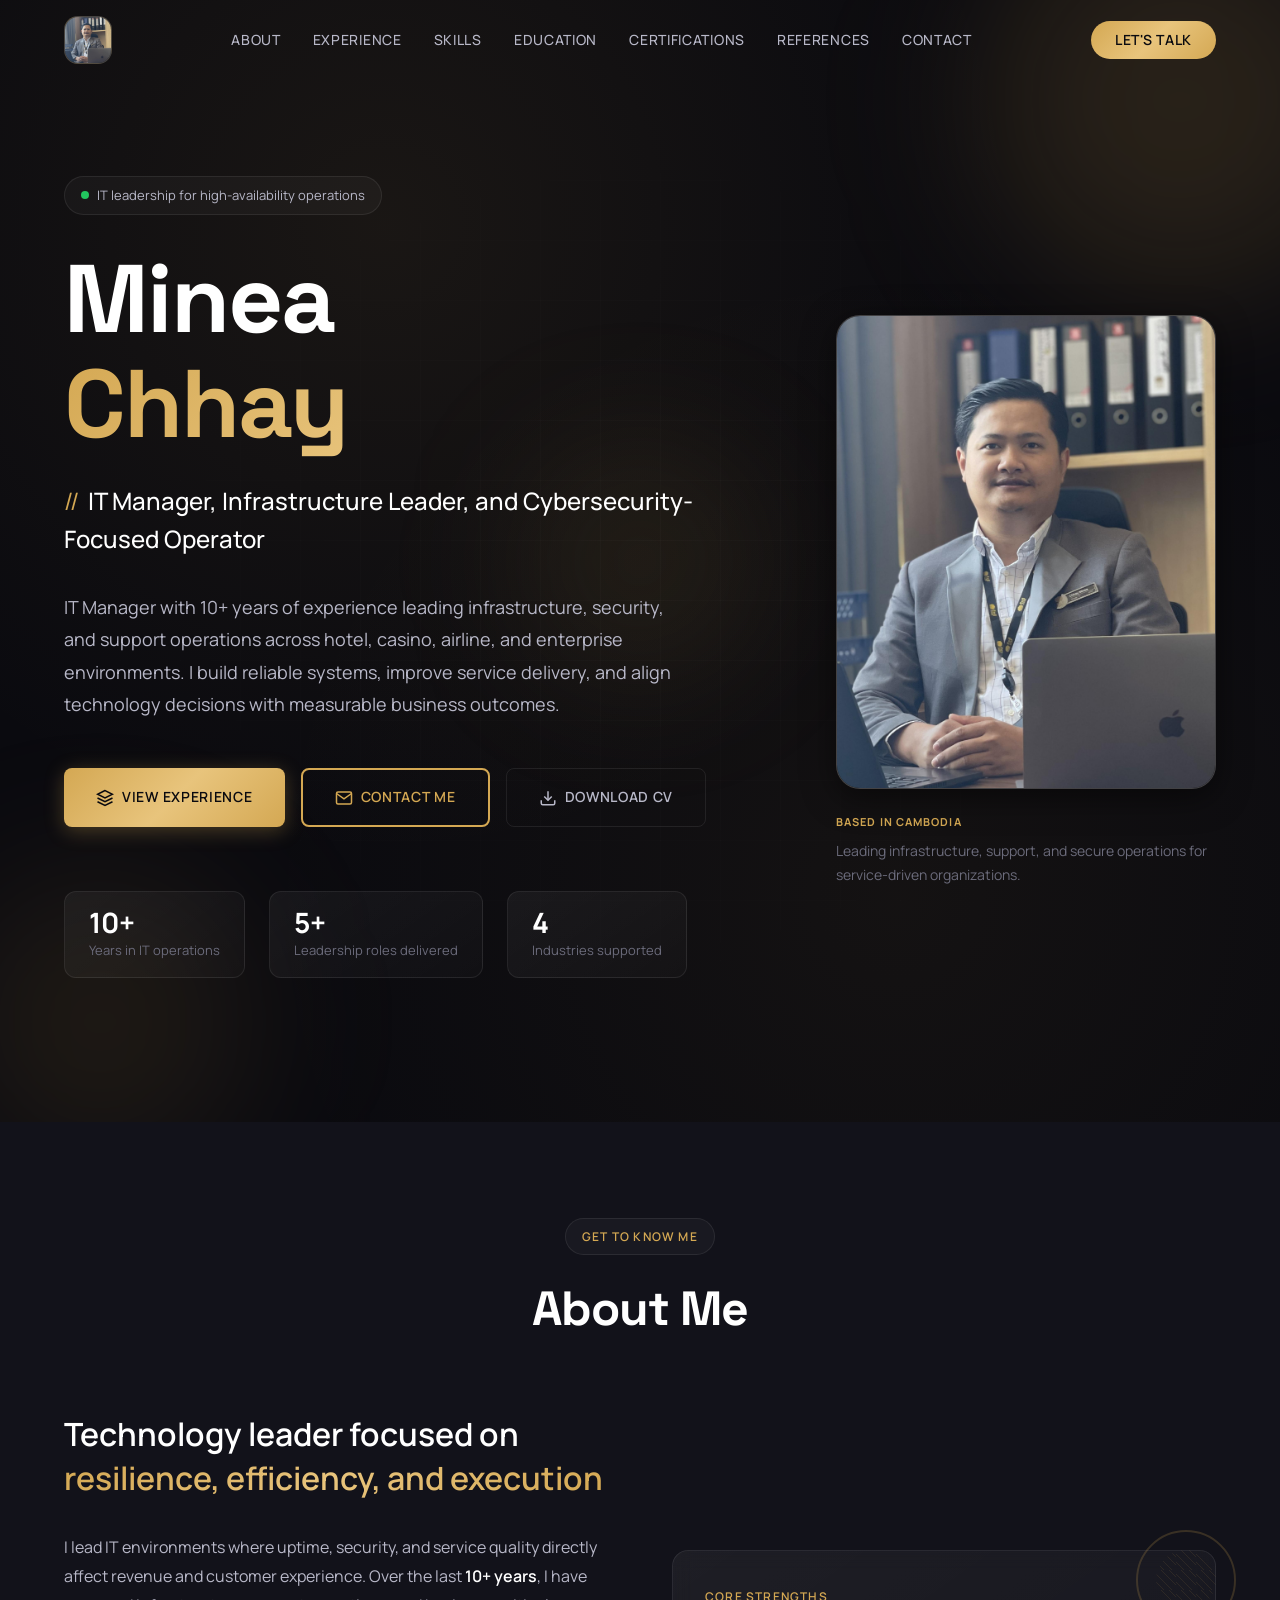
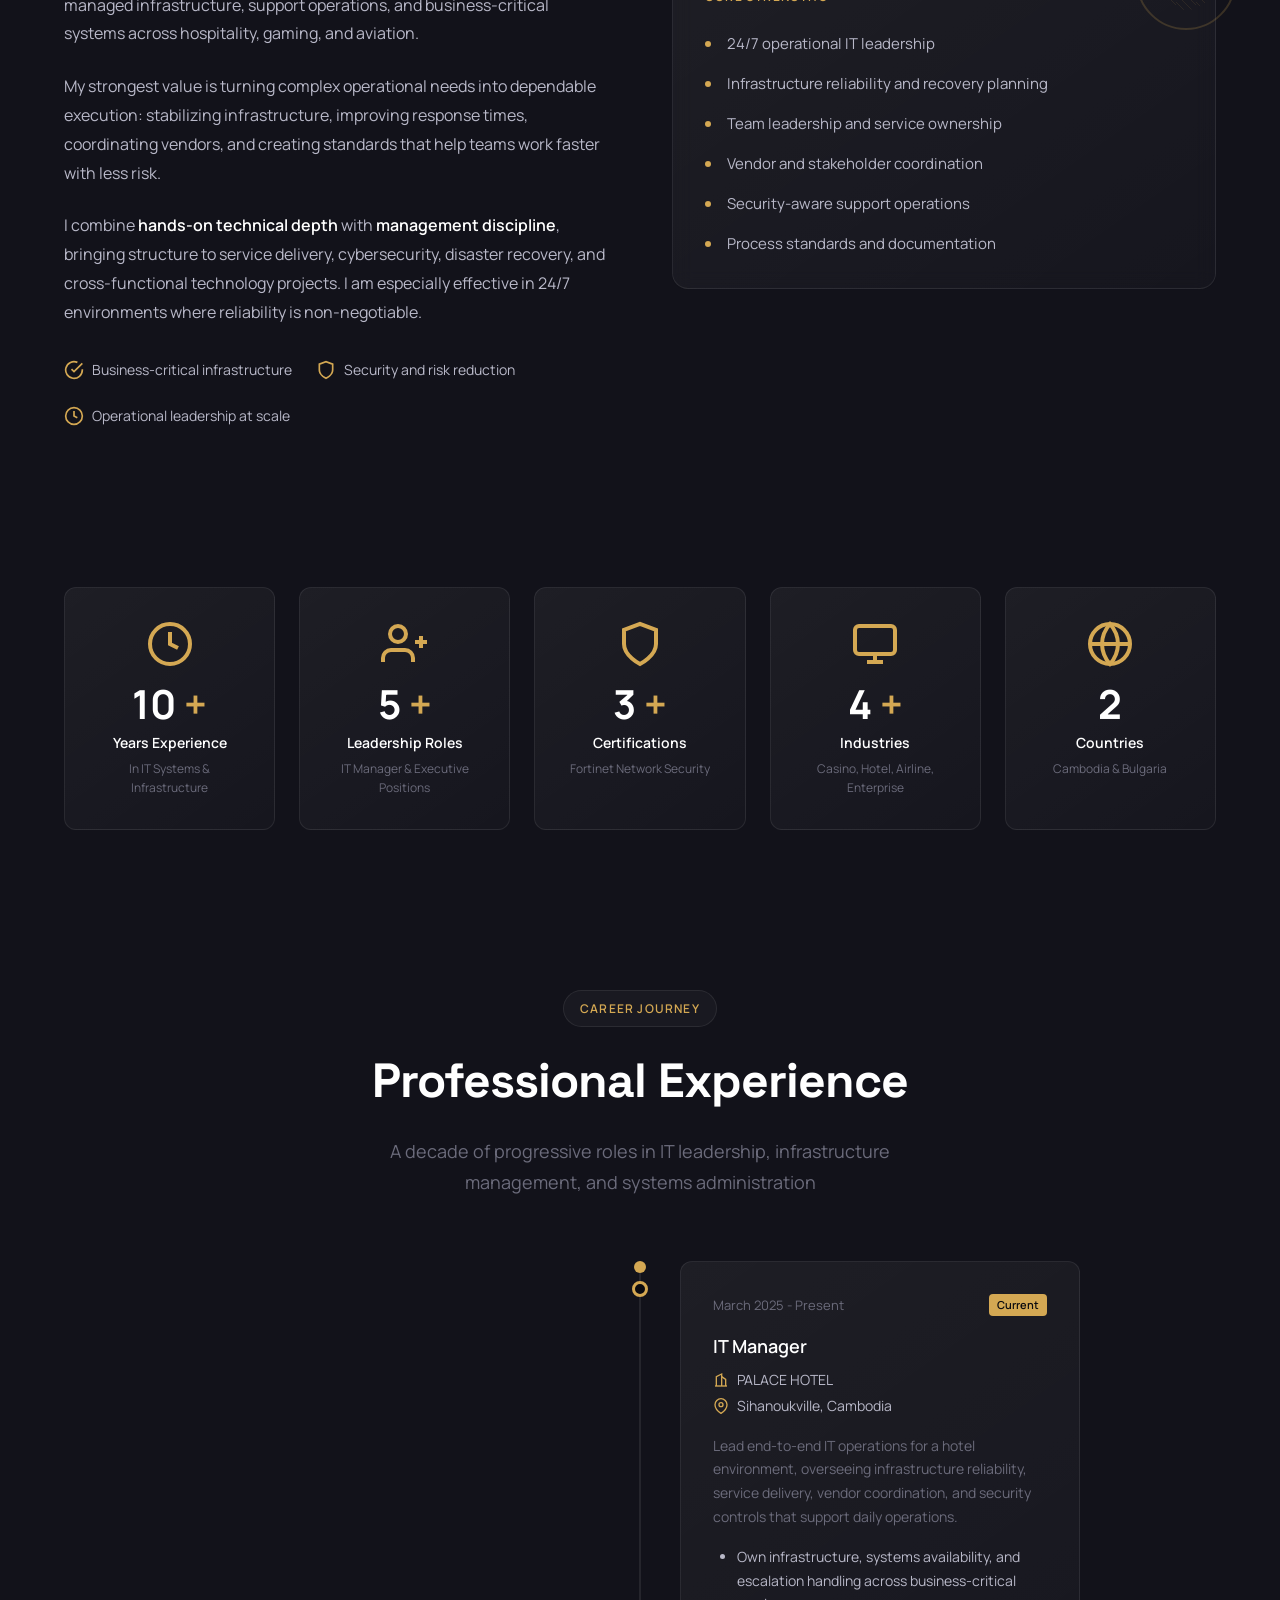
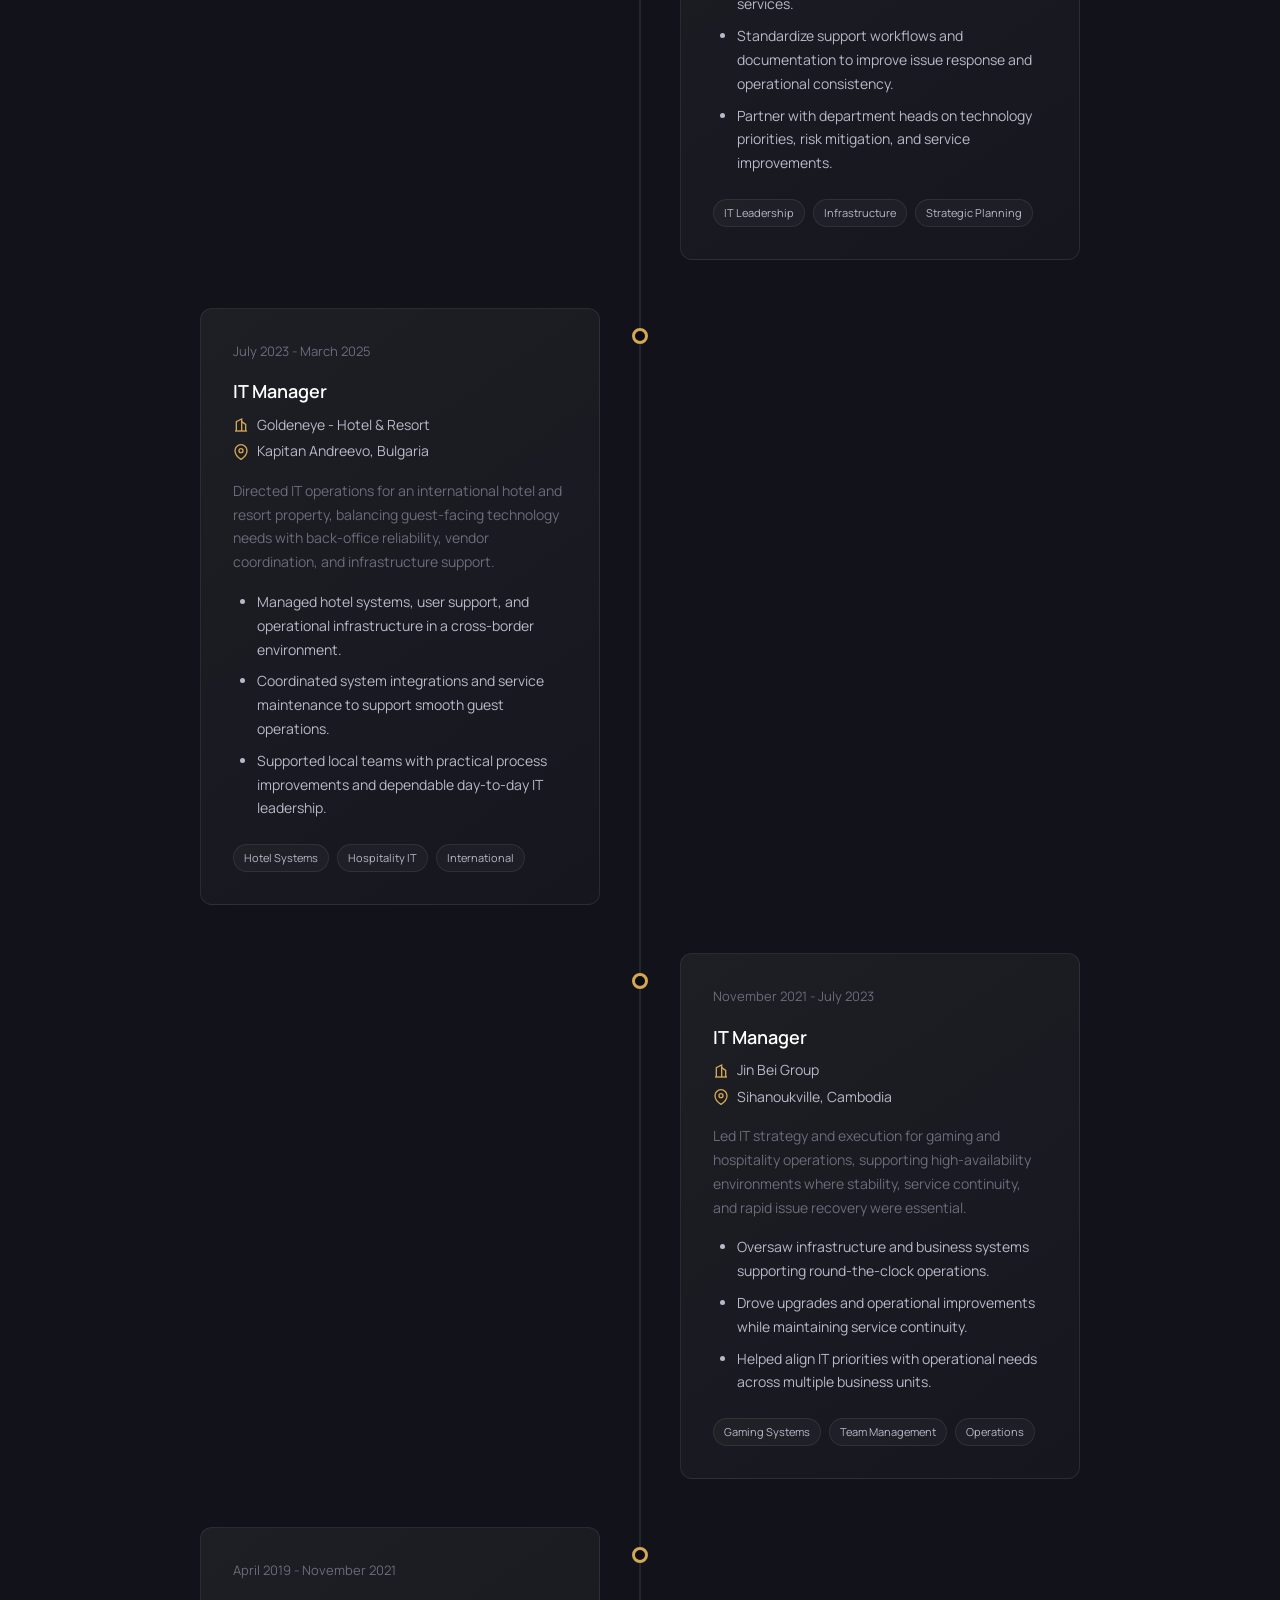
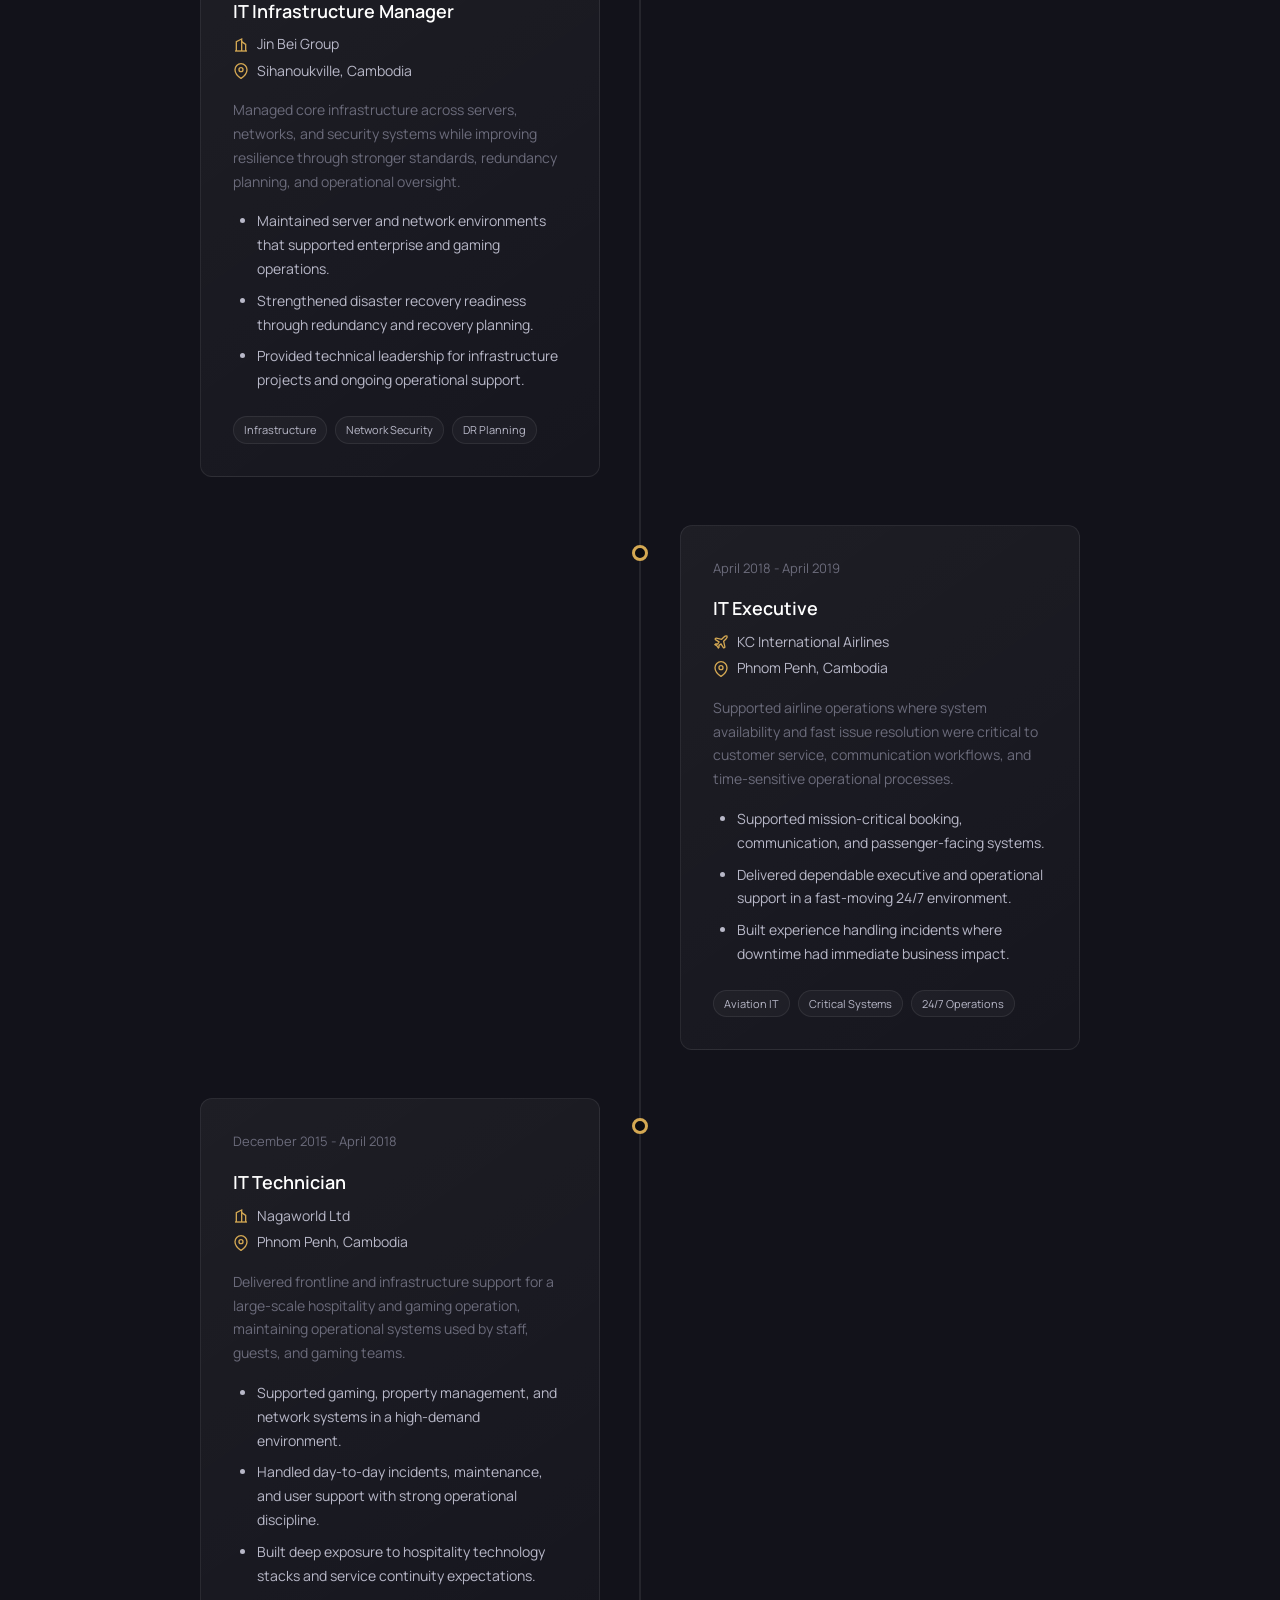
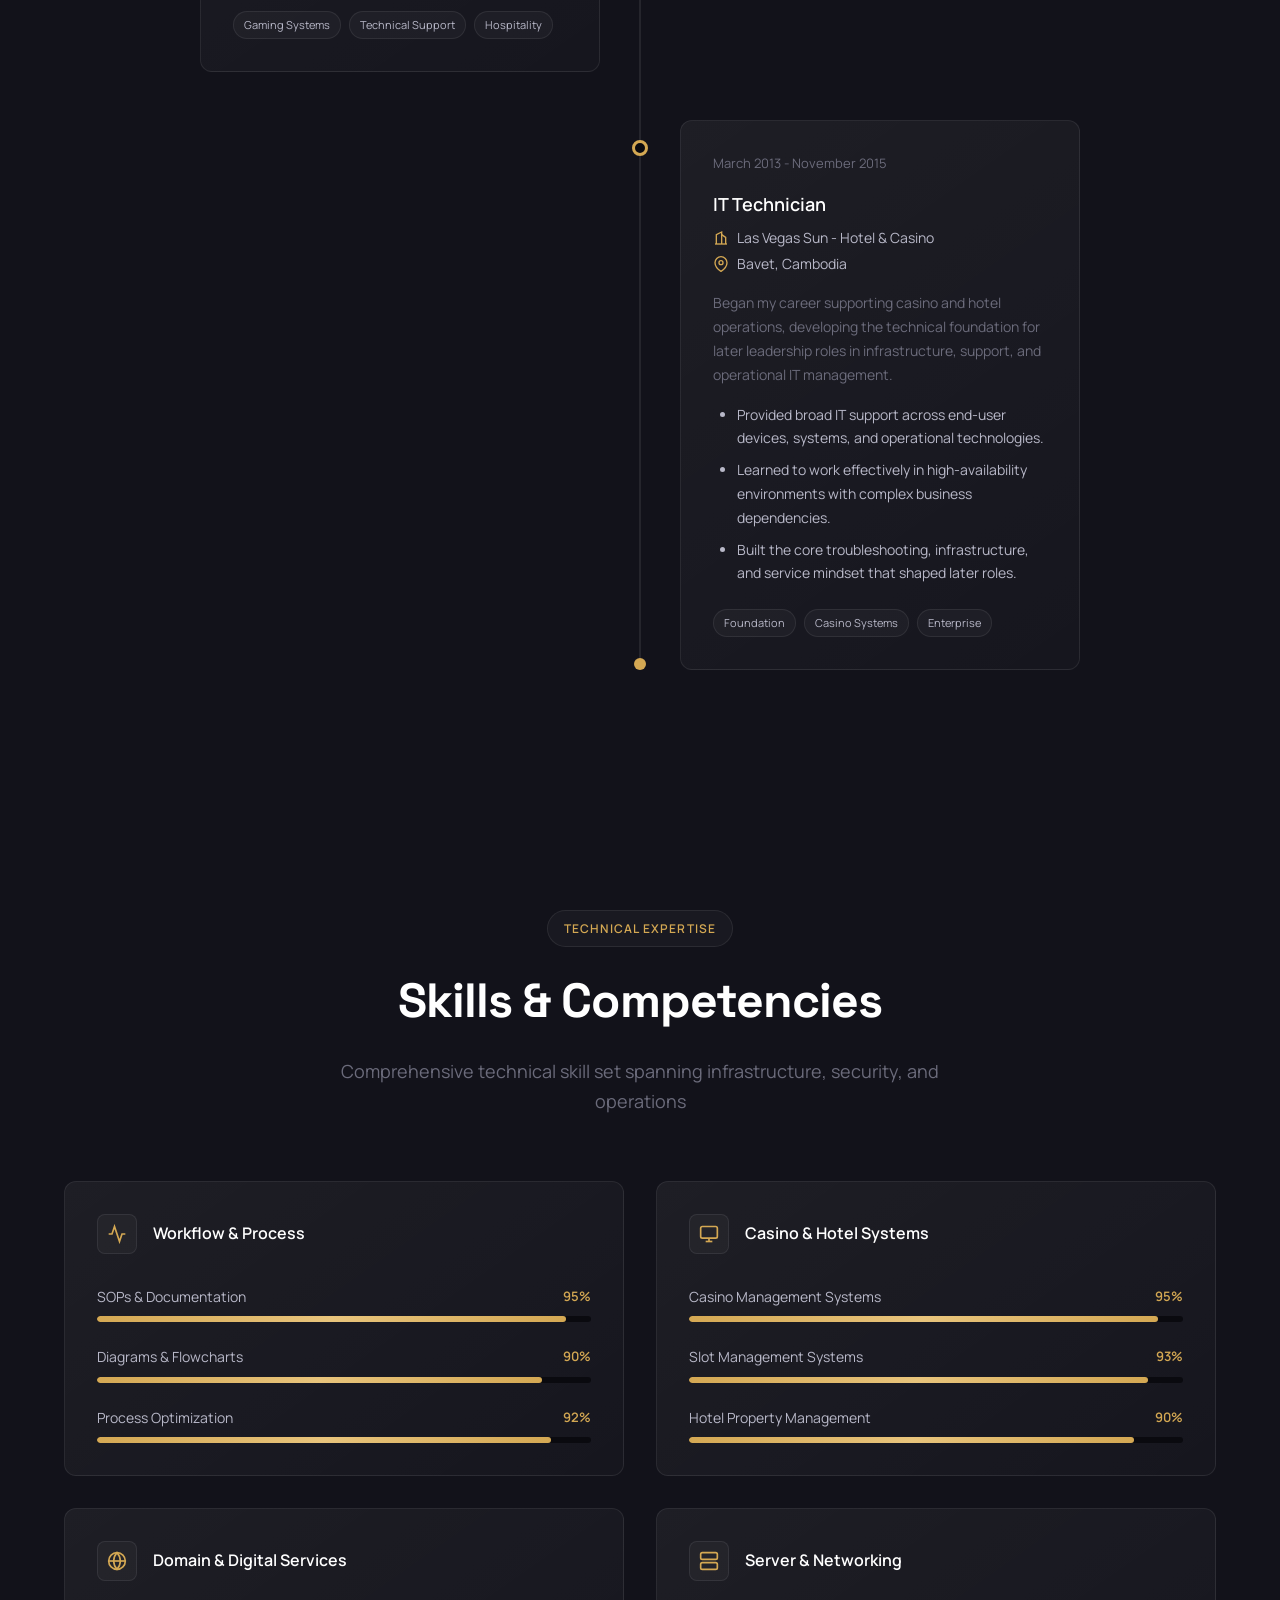
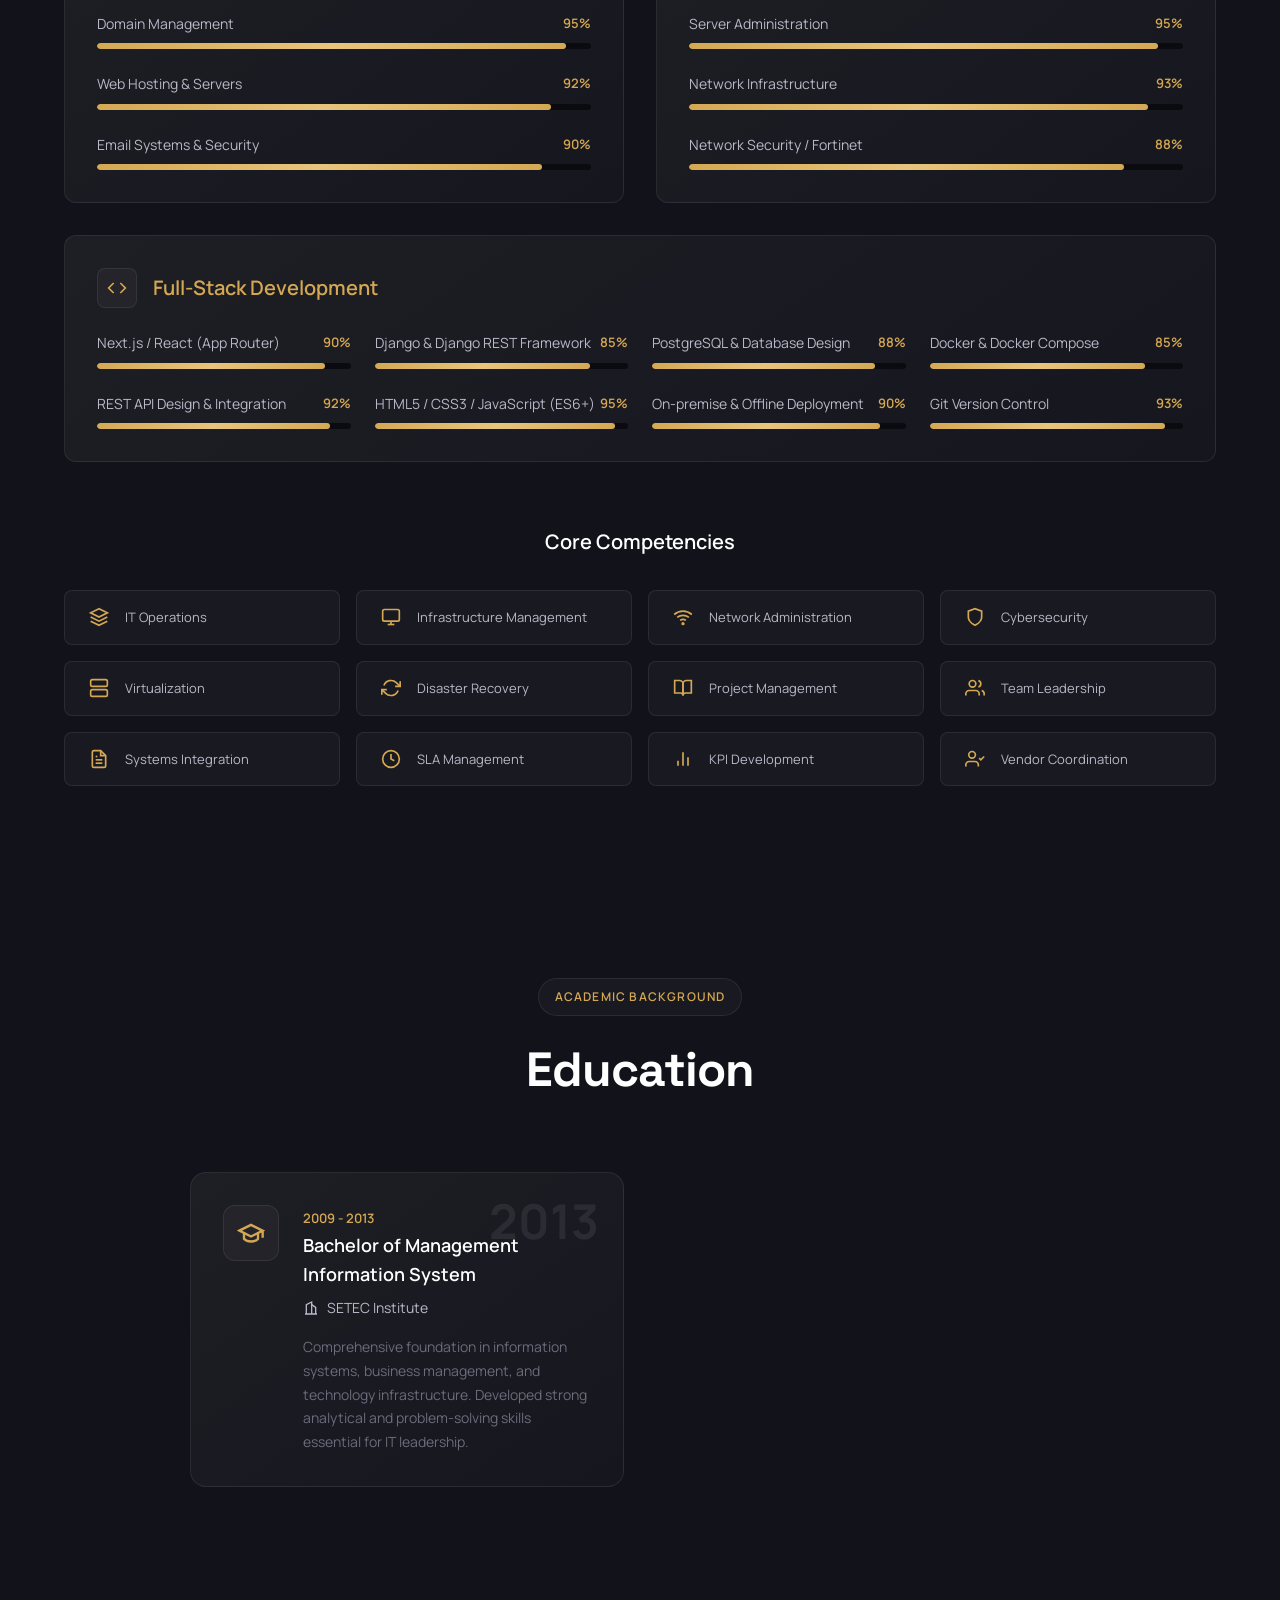
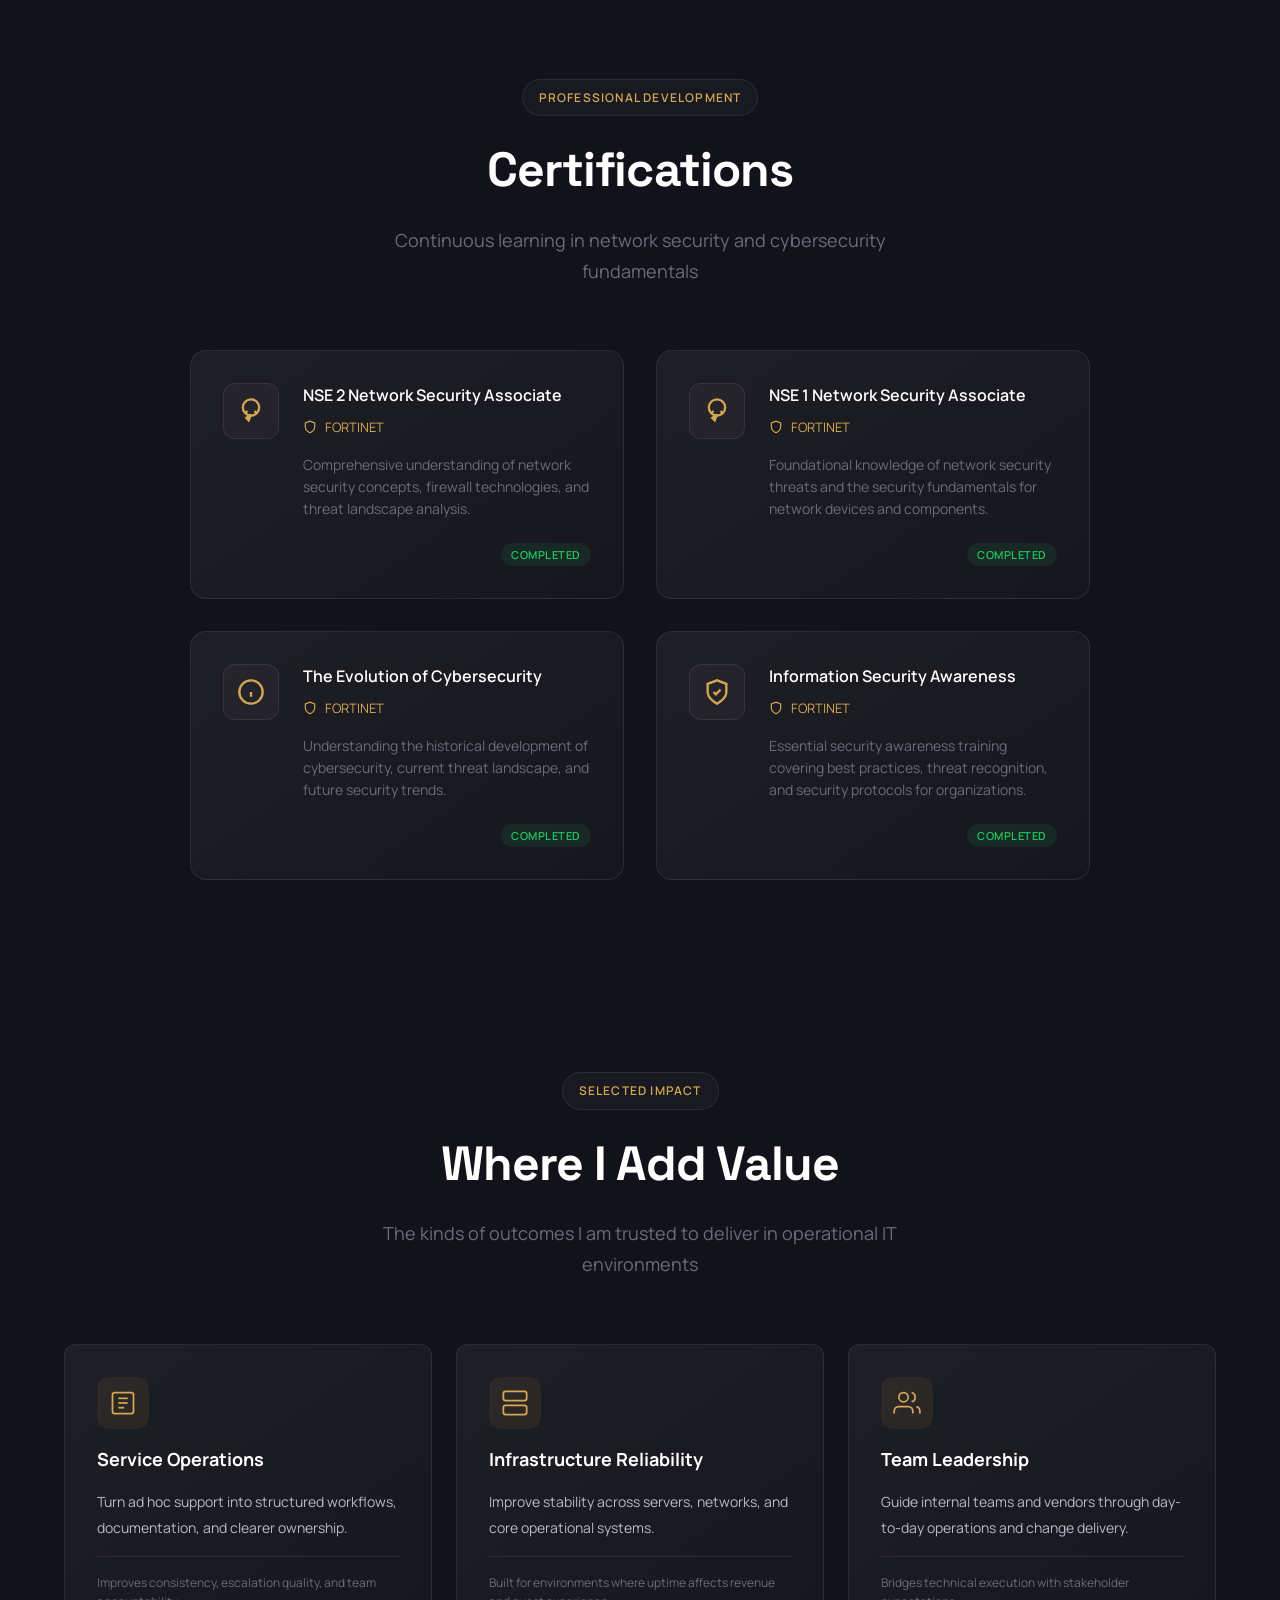
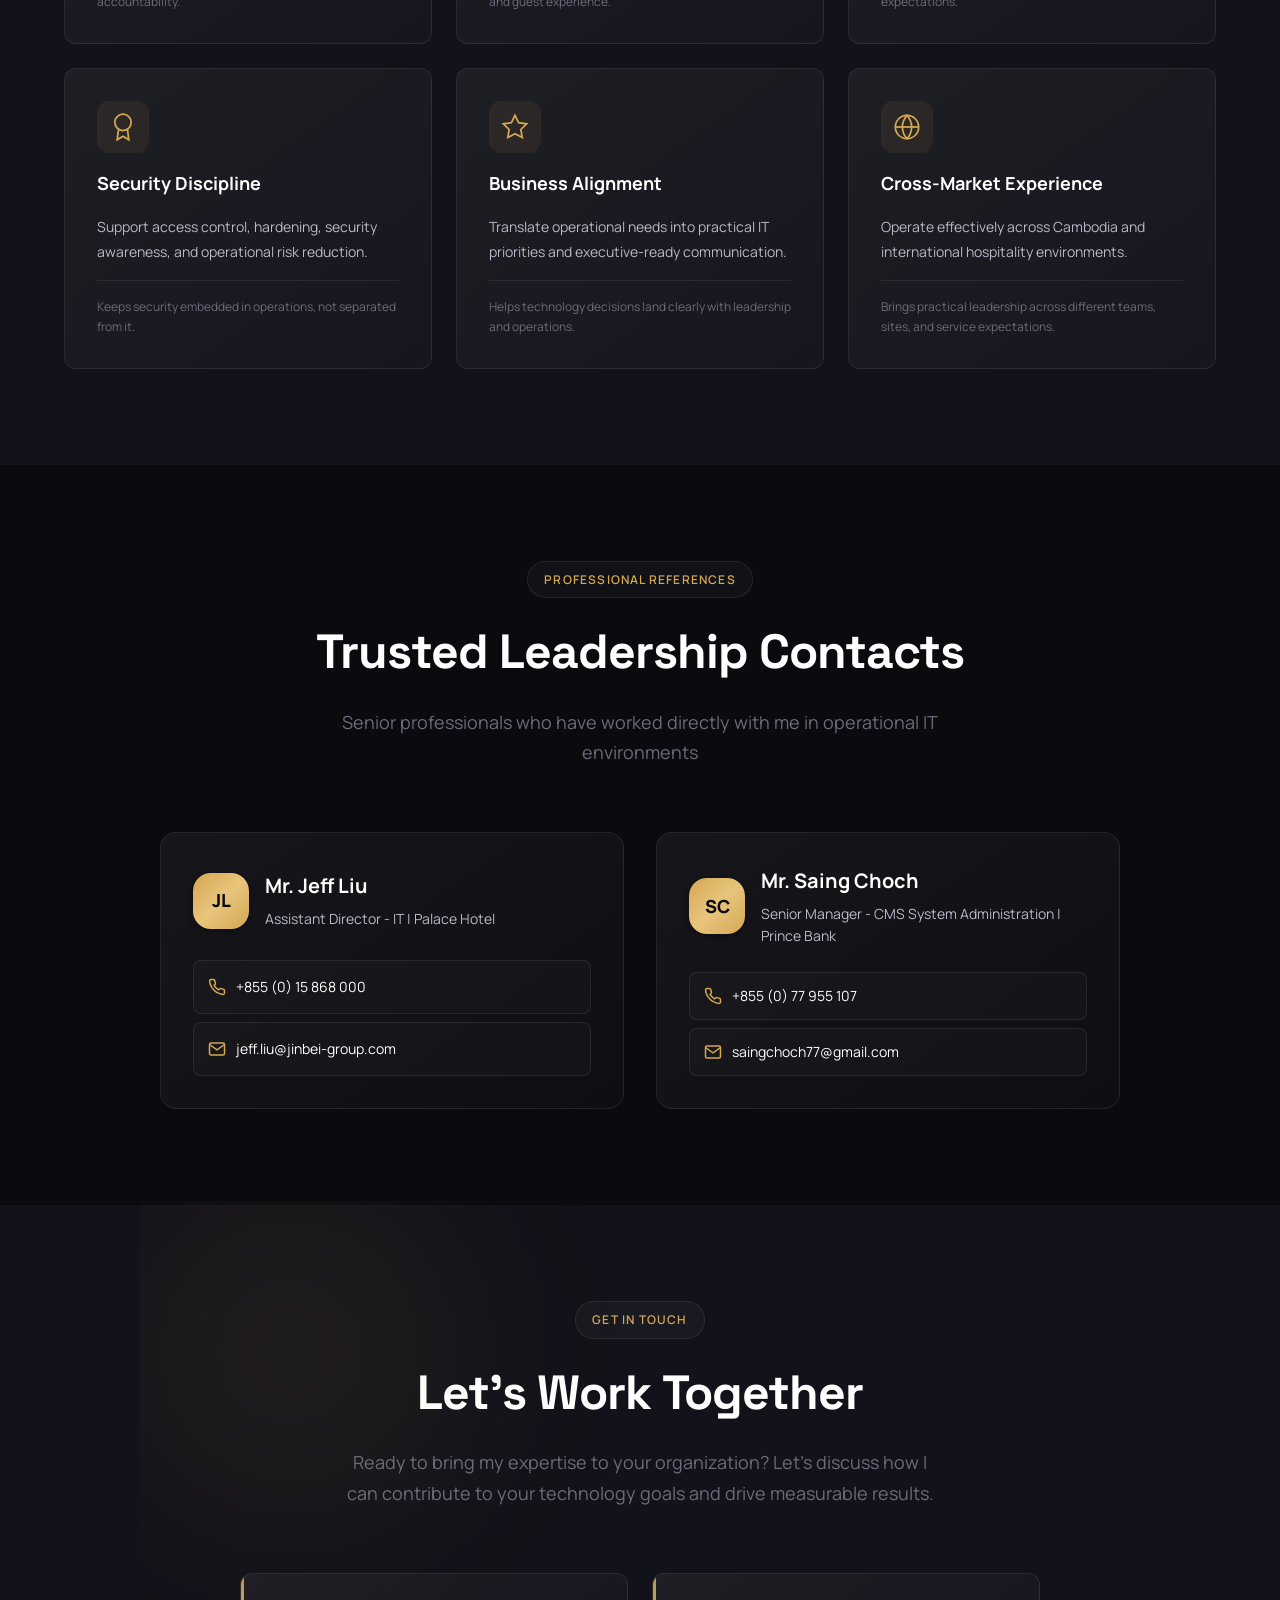
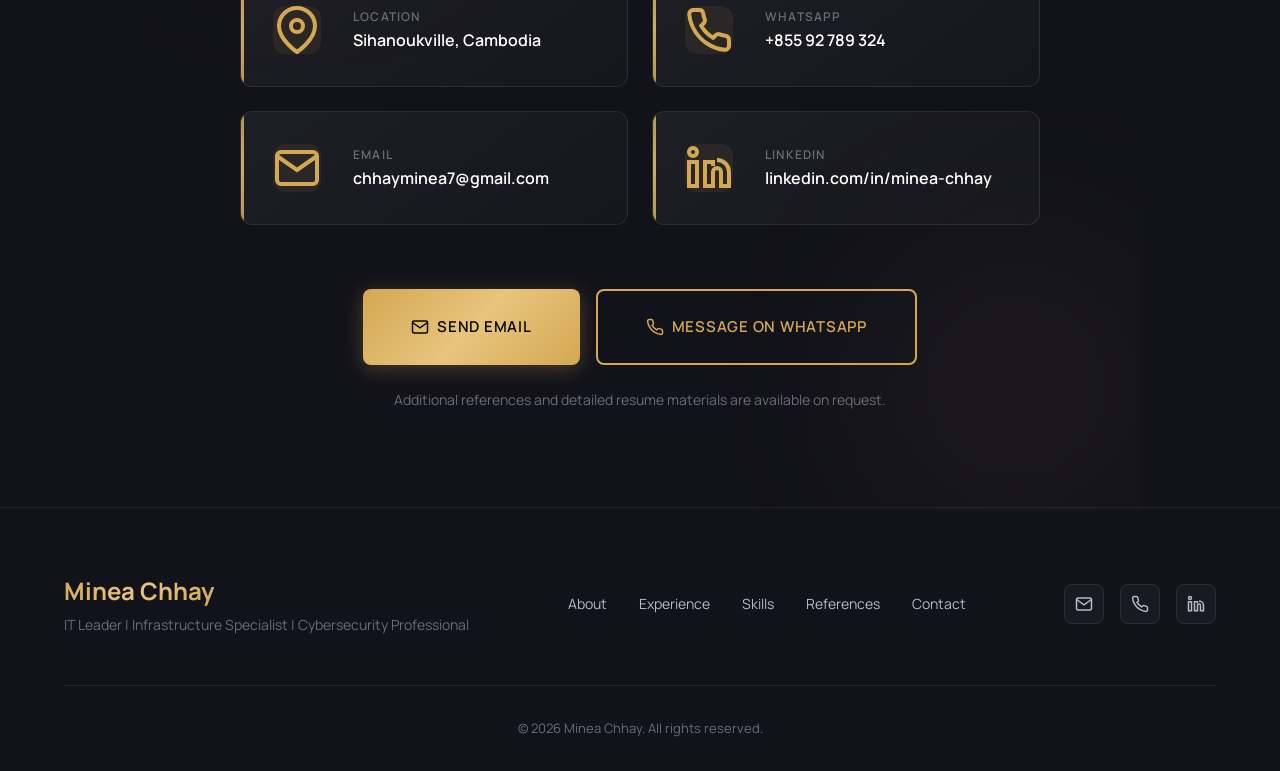
==== index.html @ a535db75 "Initial resume website" ====
<!DOCTYPE html>
<html lang="en">
<head>
    <meta charset="UTF-8">
    <meta name="viewport" content="width=device-width, initial-scale=1.0">
    <meta name="description" content="Minea Chhay is an IT Manager and infrastructure leader with 10+ years of experience improving uptime, strengthening security, and scaling IT operations across hospitality, gaming, and aviation environments.">
    <meta name="theme-color" content="#0a0a0f">
    <link rel="canonical" href="https://mineachhay.github.io/resume-website/">
    <meta property="og:title" content="Minea Chhay | IT Manager & Infrastructure Leader">
    <meta property="og:description" content="IT leader focused on resilient infrastructure, operational efficiency, cybersecurity, and measurable business impact.">
    <meta property="og:type" content="website">
    <meta property="og:url" content="https://mineachhay.github.io/resume-website/">
    <meta property="og:image" content="https://mineachhay.github.io/resume-website/profile.jpg">
    <meta name="twitter:card" content="summary_large_image">
    <meta name="twitter:title" content="Minea Chhay | IT Manager & Infrastructure Leader">
    <meta name="twitter:description" content="IT leader focused on resilient infrastructure, operational efficiency, cybersecurity, and measurable business impact.">
    <meta name="twitter:image" content="https://mineachhay.github.io/resume-website/profile.jpg">
    <title>Minea Chhay | IT Manager & Infrastructure Leader</title>
    <link rel="icon" href="./profile.jpg" type="image/jpeg">
    <link rel="apple-touch-icon" href="./profile.jpg">
    <link rel="stylesheet" href="style.css">
    <!-- Preload critical resources -->
    <link rel="preconnect" href="https://fonts.googleapis.com">
    <link rel="preconnect" href="https://fonts.gstatic.com" crossorigin>
    <link href="https://fonts.googleapis.com/css2?family=Manrope:wght@400;500;600;700;800&family=Space+Grotesk:wght@500;700&display=swap" rel="stylesheet">
</head>
<body>
    <!-- Navigation -->
    <nav class="navbar" id="navbar">
        <div class="nav-container">
            <a href="#hero" class="nav-logo">
                <img src="./profile.jpg" alt="Minea Chhay" class="nav-logo-img">
            </a>
            <button class="nav-toggle" id="navToggle" aria-label="Toggle navigation">
                <span class="hamburger"></span>
            </button>
            <ul class="nav-menu" id="navMenu">
                <li><a href="#about" class="nav-link">About</a></li>
                <li><a href="#experience" class="nav-link">Experience</a></li>
                <li><a href="#skills" class="nav-link">Skills</a></li>
                <li><a href="#education" class="nav-link">Education</a></li>
                <li><a href="#certifications" class="nav-link">Certifications</a></li>
                <li><a href="#references" class="nav-link">References</a></li>
                <li><a href="#contact" class="nav-link">Contact</a></li>
            </ul>
            <a href="#contact" class="nav-cta">Let's Talk</a>
        </div>
    </nav>

    <main>
    <!-- Hero Section -->
    <section class="hero" id="hero">
        <div class="hero-bg">
            <div class="hero-gradient"></div>
            <div class="hero-grid"></div>
            <div class="hero-orb hero-orb-1"></div>
            <div class="hero-orb hero-orb-2"></div>
            <div class="hero-orb hero-orb-3"></div>
        </div>
        <div class="container hero-shell">
            <div class="hero-copy">
                <div class="hero-badge reveal">
                    <span class="badge-dot"></span>
                    <span>IT leadership for high-availability operations</span>
                </div>
                <h1 class="hero-title reveal">
                    <span class="title-line">Minea</span>
                    <span class="title-line accent">Chhay</span>
                </h1>
                <div class="hero-subtitle-container reveal">
                    <span class="hero-subtitle-prefix">// </span>
                    <span class="hero-subtitle">IT Manager, Infrastructure Leader, and Cybersecurity-Focused Operator</span>
                </div>
                <p class="hero-description reveal">
                    IT Manager with 10+ years of experience leading infrastructure, security, and support operations
                    across hotel, casino, airline, and enterprise environments. I build reliable systems, improve service
                    delivery, and align technology decisions with measurable business outcomes.
                </p>
                <div class="hero-cta reveal">
                    <a href="#experience" class="btn btn-primary">
                        <svg class="btn-icon" viewBox="0 0 24 24" fill="none" stroke="currentColor" stroke-width="2">
                            <path d="M12 2L2 7l10 5 10-5-10-5zM2 17l10 5 10-5M2 12l10 5 10-5"/>
                        </svg>
                        View Experience
                    </a>
                    <a href="#contact" class="btn btn-secondary">
                        <svg class="btn-icon" viewBox="0 0 24 24" fill="none" stroke="currentColor" stroke-width="2">
                            <path d="M4 4h16c1.1 0 2 .9 2 2v12c0 1.1-.9 2-2 2H4c-1.1 0-2-.9-2-2V6c0-1.1.9-2 2-2z"/>
                            <polyline points="22,6 12,13 2,6"/>
                        </svg>
                        Contact Me
                    </a>
                    <a href="./cv-minea-chhay.pdf" class="btn btn-outline" download>
                        <svg class="btn-icon" viewBox="0 0 24 24" fill="none" stroke="currentColor" stroke-width="2">
                            <path d="M21 15v4a2 2 0 0 1-2 2H5a2 2 0 0 1-2-2v-4"/>
                            <polyline points="7 10 12 15 17 10"/>
                            <line x1="12" y1="15" x2="12" y2="3"/>
                        </svg>
                        Download CV
                    </a>
                </div>
                <div class="hero-highlights reveal" aria-label="Key achievements">
                    <div class="highlight-item">
                        <span class="highlight-value">10+</span>
                        <span class="highlight-label">Years in IT operations</span>
                    </div>
                    <div class="highlight-item">
                        <span class="highlight-value">5+</span>
                        <span class="highlight-label">Leadership roles delivered</span>
                    </div>
                    <div class="highlight-item">
                        <span class="highlight-value">4</span>
                        <span class="highlight-label">Industries supported</span>
                    </div>
                </div>
            </div>
            <div class="hero-profile reveal">
                <div class="hero-profile-card">
                    <img src="./profile.jpg" alt="Portrait of Minea Chhay" class="profile-img">
                    <div class="profile-ring"></div>
                </div>
                <div class="hero-profile-meta">
                    <span class="profile-tag">Based in Cambodia</span>
                    <span class="profile-note">Leading infrastructure, support, and secure operations for service-driven organizations.</span>
                </div>
            </div>
        </div>
    </section>

    <!-- About Section -->
    <section class="section about" id="about">
        <div class="container">
            <div class="section-header reveal">
                <span class="section-tag">Get to know me</span>
                <h2 class="section-title">About Me</h2>
            </div>
            <div class="about-grid">
                <div class="about-content reveal">
                    <h3 class="about-heading">
                        Technology leader focused on
                        <span class="text-gradient">resilience, efficiency, and execution</span>
                    </h3>
                    <p class="about-text">
                        I lead IT environments where uptime, security, and service quality directly affect revenue and
                        customer experience. Over the last <strong>10+ years</strong>, I have managed infrastructure,
                        support operations, and business-critical systems across hospitality, gaming, and aviation.
                    </p>
                    <p class="about-text">
                        My strongest value is turning complex operational needs into dependable execution:
                        stabilizing infrastructure, improving response times, coordinating vendors, and creating
                        standards that help teams work faster with less risk.
                    </p>
                    <p class="about-text">
                        I combine <strong>hands-on technical depth</strong> with <strong>management discipline</strong>,
                        bringing structure to service delivery, cybersecurity, disaster recovery, and cross-functional
                        technology projects. I am especially effective in 24/7 environments where reliability is non-negotiable.
                    </p>
                    <div class="about-highlights">
                        <div class="highlight-item reveal">
                            <svg class="highlight-icon" viewBox="0 0 24 24" fill="none" stroke="currentColor" stroke-width="2">
                                <path d="M22 11.08V12a10 10 0 1 1-5.93-9.14"/>
                                <polyline points="22 4 12 14.01 9 11.01"/>
                            </svg>
                            <span>Business-critical infrastructure</span>
                        </div>
                        <div class="highlight-item reveal">
                            <svg class="highlight-icon" viewBox="0 0 24 24" fill="none" stroke="currentColor" stroke-width="2">
                                <path d="M12 22s8-4 8-10V5l-8-3-8 3v7c0 6 8 10 8 10z"/>
                            </svg>
                            <span>Security and risk reduction</span>
                        </div>
                        <div class="highlight-item reveal">
                            <svg class="highlight-icon" viewBox="0 0 24 24" fill="none" stroke="currentColor" stroke-width="2">
                                <circle cx="12" cy="12" r="10"/>
                                <path d="M12 6v6l4 2"/>
                            </svg>
                            <span>Operational leadership at scale</span>
                        </div>
                    </div>
                </div>
                <div class="about-visual reveal">
                    <div class="about-card">
                        <div class="about-card-header">
                            <span class="card-label">Core Strengths</span>
                        </div>
                        <ul class="about-list">
                            <li>
                                <span class="list-dot"></span>
                                24/7 operational IT leadership
                            </li>
                            <li>
                                <span class="list-dot"></span>
                                Infrastructure reliability and recovery planning
                            </li>
                            <li>
                                <span class="list-dot"></span>
                                Team leadership and service ownership
                            </li>
                            <li>
                                <span class="list-dot"></span>
                                Vendor and stakeholder coordination
                            </li>
                            <li>
                                <span class="list-dot"></span>
                                Security-aware support operations
                            </li>
                            <li>
                                <span class="list-dot"></span>
                                Process standards and documentation
                            </li>
                        </ul>
                    </div>
                    <div class="about-decoration">
                        <div class="decoration-ring"></div>
                        <div class="decoration-dots"></div>
                    </div>
                </div>
            </div>
        </div>
    </section>

    <!-- Stats Section -->
    <section class="section stats" id="stats">
        <div class="container">
            <div class="stats-grid">
                <div class="stat-card reveal">
                    <div class="stat-icon">
                        <svg viewBox="0 0 24 24" fill="none" stroke="currentColor" stroke-width="2">
                            <circle cx="12" cy="12" r="10"/>
                            <polyline points="12 6 12 12 16 14"/>
                        </svg>
                    </div>
                    <div class="stat-number">
                        <span class="counter" data-target="10">0</span>
                        <span class="stat-suffix">+</span>
                    </div>
                    <div class="stat-label">Years Experience</div>
                    <div class="stat-description">In IT Systems & Infrastructure</div>
                </div>
                <div class="stat-card reveal">
                    <div class="stat-icon">
                        <svg viewBox="0 0 24 24" fill="none" stroke="currentColor" stroke-width="2">
                            <path d="M16 21v-2a4 4 0 0 0-4-4H5a4 4 0 0 0-4 4v2"/>
                            <circle cx="8.5" cy="7" r="4"/>
                            <line x1="20" y1="8" x2="20" y2="14"/>
                            <line x1="23" y1="11" x2="17" y2="11"/>
                        </svg>
                    </div>
                    <div class="stat-number">
                        <span class="counter" data-target="5">0</span>
                        <span class="stat-suffix">+</span>
                    </div>
                    <div class="stat-label">Leadership Roles</div>
                    <div class="stat-description">IT Manager & Executive Positions</div>
                </div>
                <div class="stat-card reveal">
                    <div class="stat-icon">
                        <svg viewBox="0 0 24 24" fill="none" stroke="currentColor" stroke-width="2">
                            <path d="M12 22s8-4 8-10V5l-8-3-8 3v7c0 6 8 10 8 10z"/>
                        </svg>
                    </div>
                    <div class="stat-number">
                        <span class="counter" data-target="3">0</span>
                        <span class="stat-suffix">+</span>
                    </div>
                    <div class="stat-label">Certifications</div>
                    <div class="stat-description">Fortinet Network Security</div>
                </div>
                <div class="stat-card reveal">
                    <div class="stat-icon">
                        <svg viewBox="0 0 24 24" fill="none" stroke="currentColor" stroke-width="2">
                            <rect x="2" y="3" width="20" height="14" rx="2" ry="2"/>
                            <line x1="8" y1="21" x2="16" y2="21"/>
                            <line x1="12" y1="17" x2="12" y2="21"/>
                        </svg>
                    </div>
                    <div class="stat-number">
                        <span class="counter" data-target="4">0</span>
                        <span class="stat-suffix">+</span>
                    </div>
                    <div class="stat-label">Industries</div>
                    <div class="stat-description">Casino, Hotel, Airline, Enterprise</div>
                </div>
                <div class="stat-card reveal">
                    <div class="stat-icon">
                        <svg viewBox="0 0 24 24" fill="none" stroke="currentColor" stroke-width="2">
                            <circle cx="12" cy="12" r="10"/>
                            <line x1="2" y1="12" x2="22" y2="12"/>
                            <path d="M12 2a15.3 15.3 0 0 1 4 10 15.3 15.3 0 0 1-4 10 15.3 15.3 0 0 1-4-10 15.3 15.3 0 0 1 4-10z"/>
                        </svg>
                    </div>
                    <div class="stat-number">
                        <span class="counter" data-target="2">0</span>
                        <span class="stat-suffix"></span>
                    </div>
                    <div class="stat-label">Countries</div>
                    <div class="stat-description">Cambodia & Bulgaria</div>
                </div>
            </div>
        </div>
    </section>

    <!-- Experience Section -->
    <section class="section experience" id="experience">
        <div class="container">
            <div class="section-header reveal">
                <span class="section-tag">Career journey</span>
                <h2 class="section-title">Professional Experience</h2>
                <p class="section-subtitle">
                    A decade of progressive roles in IT leadership, infrastructure management, and systems administration
                </p>
            </div>
            <div class="timeline">
                <div class="timeline-line"></div>

                <!-- Experience Item 1 -->
                <div class="timeline-item reveal">
                    <div class="timeline-marker">
                        <div class="marker-dot"></div>
                    </div>
                    <div class="timeline-card">
                        <div class="timeline-card-header">
                            <span class="timeline-date">March 2025 - Present</span>
                            <span class="timeline-badge">Current</span>
                        </div>
                        <h3 class="timeline-title">IT Manager</h3>
                        <div class="timeline-company">
                            <svg viewBox="0 0 24 24" fill="none" stroke="currentColor" stroke-width="2">
                                <path d="M3 21h18"/>
                                <path d="M5 21V7l8-4v18"/>
                                <path d="M19 21V11l-6-4"/>
                                <path d="M9 9h.01"/>
                                <path d="M9 12h.01"/>
                                <path d="M9 15h.01"/>
                                <path d="M9 18h.01"/>
                            </svg>
                            <span>PALACE HOTEL</span>
                        </div>
                        <div class="timeline-location">
                            <svg viewBox="0 0 24 24" fill="none" stroke="currentColor" stroke-width="2">
                                <path d="M21 10c0 7-9 13-9 13s-9-6-9-13a9 9 0 0 1 18 0z"/>
                                <circle cx="12" cy="10" r="3"/>
                            </svg>
                            <span>Sihanoukville, Cambodia</span>
                        </div>
                        <p class="timeline-description">
                            Lead end-to-end IT operations for a hotel environment, overseeing infrastructure reliability,
                            service delivery, vendor coordination, and security controls that support daily operations.
                        </p>
                        <ul class="timeline-achievements">
                            <li>Own infrastructure, systems availability, and escalation handling across business-critical services.</li>
                            <li>Standardize support workflows and documentation to improve issue response and operational consistency.</li>
                            <li>Partner with department heads on technology priorities, risk mitigation, and service improvements.</li>
                        </ul>
                        <div class="timeline-tags">
                            <span>IT Leadership</span>
                            <span>Infrastructure</span>
                            <span>Strategic Planning</span>
                        </div>
                    </div>
                </div>

                <!-- Experience Item 2 -->
                <div class="timeline-item reveal">
                    <div class="timeline-marker">
                        <div class="marker-dot"></div>
                    </div>
                    <div class="timeline-card">
                        <div class="timeline-card-header">
                            <span class="timeline-date">July 2023 - March 2025</span>
                        </div>
                        <h3 class="timeline-title">IT Manager</h3>
                        <div class="timeline-company">
                            <svg viewBox="0 0 24 24" fill="none" stroke="currentColor" stroke-width="2">
                                <path d="M3 21h18"/>
                                <path d="M5 21V7l8-4v18"/>
                                <path d="M19 21V11l-6-4"/>
                            </svg>
                            <span>Goldeneye - Hotel & Resort</span>
                        </div>
                        <div class="timeline-location">
                            <svg viewBox="0 0 24 24" fill="none" stroke="currentColor" stroke-width="2">
                                <path d="M21 10c0 7-9 13-9 13s-9-6-9-13a9 9 0 0 1 18 0z"/>
                                <circle cx="12" cy="10" r="3"/>
                            </svg>
                            <span>Kapitan Andreevo, Bulgaria</span>
                        </div>
                        <p class="timeline-description">
                            Directed IT operations for an international hotel and resort property, balancing guest-facing
                            technology needs with back-office reliability, vendor coordination, and infrastructure support.
                        </p>
                        <ul class="timeline-achievements">
                            <li>Managed hotel systems, user support, and operational infrastructure in a cross-border environment.</li>
                            <li>Coordinated system integrations and service maintenance to support smooth guest operations.</li>
                            <li>Supported local teams with practical process improvements and dependable day-to-day IT leadership.</li>
                        </ul>
                        <div class="timeline-tags">
                            <span>Hotel Systems</span>
                            <span>Hospitality IT</span>
                            <span>International</span>
                        </div>
                    </div>
                </div>

                <!-- Experience Item 3 -->
                <div class="timeline-item reveal">
                    <div class="timeline-marker">
                        <div class="marker-dot"></div>
                    </div>
                    <div class="timeline-card">
                        <div class="timeline-card-header">
                            <span class="timeline-date">November 2021 - July 2023</span>
                        </div>
                        <h3 class="timeline-title">IT Manager</h3>
                        <div class="timeline-company">
                            <svg viewBox="0 0 24 24" fill="none" stroke="currentColor" stroke-width="2">
                                <path d="M3 21h18"/>
                                <path d="M5 21V7l8-4v18"/>
                                <path d="M19 21V11l-6-4"/>
                            </svg>
                            <span>Jin Bei Group</span>
                        </div>
                        <div class="timeline-location">
                            <svg viewBox="0 0 24 24" fill="none" stroke="currentColor" stroke-width="2">
                                <path d="M21 10c0 7-9 13-9 13s-9-6-9-13a9 9 0 0 1 18 0z"/>
                                <circle cx="12" cy="10" r="3"/>
                            </svg>
                            <span>Sihanoukville, Cambodia</span>
                        </div>
                        <p class="timeline-description">
                            Led IT strategy and execution for gaming and hospitality operations, supporting high-availability
                            environments where stability, service continuity, and rapid issue recovery were essential.
                        </p>
                        <ul class="timeline-achievements">
                            <li>Oversaw infrastructure and business systems supporting round-the-clock operations.</li>
                            <li>Drove upgrades and operational improvements while maintaining service continuity.</li>
                            <li>Helped align IT priorities with operational needs across multiple business units.</li>
                        </ul>
                        <div class="timeline-tags">
                            <span>Gaming Systems</span>
                            <span>Team Management</span>
                            <span>Operations</span>
                        </div>
                    </div>
                </div>

                <!-- Experience Item 4 -->
                <div class="timeline-item reveal">
                    <div class="timeline-marker">
                        <div class="marker-dot"></div>
                    </div>
                    <div class="timeline-card">
                        <div class="timeline-card-header">
                            <span class="timeline-date">April 2019 - November 2021</span>
                        </div>
                        <h3 class="timeline-title">IT Infrastructure Manager</h3>
                        <div class="timeline-company">
                            <svg viewBox="0 0 24 24" fill="none" stroke="currentColor" stroke-width="2">
                                <path d="M3 21h18"/>
                                <path d="M5 21V7l8-4v18"/>
                                <path d="M19 21V11l-6-4"/>
                            </svg>
                            <span>Jin Bei Group</span>
                        </div>
                        <div class="timeline-location">
                            <svg viewBox="0 0 24 24" fill="none" stroke="currentColor" stroke-width="2">
                                <path d="M21 10c0 7-9 13-9 13s-9-6-9-13a9 9 0 0 1 18 0z"/>
                                <circle cx="12" cy="10" r="3"/>
                            </svg>
                            <span>Sihanoukville, Cambodia</span>
                        </div>
                        <p class="timeline-description">
                            Managed core infrastructure across servers, networks, and security systems while improving
                            resilience through stronger standards, redundancy planning, and operational oversight.
                        </p>
                        <ul class="timeline-achievements">
                            <li>Maintained server and network environments that supported enterprise and gaming operations.</li>
                            <li>Strengthened disaster recovery readiness through redundancy and recovery planning.</li>
                            <li>Provided technical leadership for infrastructure projects and ongoing operational support.</li>
                        </ul>
                        <div class="timeline-tags">
                            <span>Infrastructure</span>
                            <span>Network Security</span>
                            <span>DR Planning</span>
                        </div>
                    </div>
                </div>

                <!-- Experience Item 5 -->
                <div class="timeline-item reveal">
                    <div class="timeline-marker">
                        <div class="marker-dot"></div>
                    </div>
                    <div class="timeline-card">
                        <div class="timeline-card-header">
                            <span class="timeline-date">April 2018 - April 2019</span>
                        </div>
                        <h3 class="timeline-title">IT Executive</h3>
                        <div class="timeline-company">
                            <svg viewBox="0 0 24 24" fill="none" stroke="currentColor" stroke-width="2">
                                <path d="M17.8 19.2L16 11l3.5-3.5C21 6 21.5 4 21 3c-1-.5-3 0-4.5 1.5L13 8 4.8 6.2c-.5-.1-.9.1-1.1.5l-.3.5c-.2.5-.1 1 .3 1.3L9 12l-2 3H4l-1 1 3 2 2 3 1-1v-3l3-2 3.5 5.3c.3.4.8.5 1.3.3l.5-.2c.4-.3.6-.7.5-1.2z"/>
                            </svg>
                            <span>KC International Airlines</span>
                        </div>
                        <div class="timeline-location">
                            <svg viewBox="0 0 24 24" fill="none" stroke="currentColor" stroke-width="2">
                                <path d="M21 10c0 7-9 13-9 13s-9-6-9-13a9 9 0 0 1 18 0z"/>
                                <circle cx="12" cy="10" r="3"/>
                            </svg>
                            <span>Phnom Penh, Cambodia</span>
                        </div>
                        <p class="timeline-description">
                            Supported airline operations where system availability and fast issue resolution were critical to
                            customer service, communication workflows, and time-sensitive operational processes.
                        </p>
                        <ul class="timeline-achievements">
                            <li>Supported mission-critical booking, communication, and passenger-facing systems.</li>
                            <li>Delivered dependable executive and operational support in a fast-moving 24/7 environment.</li>
                            <li>Built experience handling incidents where downtime had immediate business impact.</li>
                        </ul>
                        <div class="timeline-tags">
                            <span>Aviation IT</span>
                            <span>Critical Systems</span>
                            <span>24/7 Operations</span>
                        </div>
                    </div>
                </div>

                <!-- Experience Item 6 -->
                <div class="timeline-item reveal">
                    <div class="timeline-marker">
                        <div class="marker-dot"></div>
                    </div>
                    <div class="timeline-card">
                        <div class="timeline-card-header">
                            <span class="timeline-date">December 2015 - April 2018</span>
                        </div>
                        <h3 class="timeline-title">IT Technician</h3>
                        <div class="timeline-company">
                            <svg viewBox="0 0 24 24" fill="none" stroke="currentColor" stroke-width="2">
                                <path d="M3 21h18"/>
                                <path d="M5 21V7l8-4v18"/>
                                <path d="M19 21V11l-6-4"/>
                            </svg>
                            <span>Nagaworld Ltd</span>
                        </div>
                        <div class="timeline-location">
                            <svg viewBox="0 0 24 24" fill="none" stroke="currentColor" stroke-width="2">
                                <path d="M21 10c0 7-9 13-9 13s-9-6-9-13a9 9 0 0 1 18 0z"/>
                                <circle cx="12" cy="10" r="3"/>
                            </svg>
                            <span>Phnom Penh, Cambodia</span>
                        </div>
                        <p class="timeline-description">
                            Delivered frontline and infrastructure support for a large-scale hospitality and gaming operation,
                            maintaining operational systems used by staff, guests, and gaming teams.
                        </p>
                        <ul class="timeline-achievements">
                            <li>Supported gaming, property management, and network systems in a high-demand environment.</li>
                            <li>Handled day-to-day incidents, maintenance, and user support with strong operational discipline.</li>
                            <li>Built deep exposure to hospitality technology stacks and service continuity expectations.</li>
                        </ul>
                        <div class="timeline-tags">
                            <span>Gaming Systems</span>
                            <span>Technical Support</span>
                            <span>Hospitality</span>
                        </div>
                    </div>
                </div>

                <!-- Experience Item 7 -->
                <div class="timeline-item reveal">
                    <div class="timeline-marker">
                        <div class="marker-dot"></div>
                    </div>
                    <div class="timeline-card">
                        <div class="timeline-card-header">
                            <span class="timeline-date">March 2013 - November 2015</span>
                        </div>
                        <h3 class="timeline-title">IT Technician</h3>
                        <div class="timeline-company">
                            <svg viewBox="0 0 24 24" fill="none" stroke="currentColor" stroke-width="2">
                                <path d="M3 21h18"/>
                                <path d="M5 21V7l8-4v18"/>
                                <path d="M19 21V11l-6-4"/>
                            </svg>
                            <span>Las Vegas Sun - Hotel & Casino</span>
                        </div>
                        <div class="timeline-location">
                            <svg viewBox="0 0 24 24" fill="none" stroke="currentColor" stroke-width="2">
                                <path d="M21 10c0 7-9 13-9 13s-9-6-9-13a9 9 0 0 1 18 0z"/>
                                <circle cx="12" cy="10" r="3"/>
                            </svg>
                            <span>Bavet, Cambodia</span>
                        </div>
                        <p class="timeline-description">
                            Began my career supporting casino and hotel operations, developing the technical foundation for
                            later leadership roles in infrastructure, support, and operational IT management.
                        </p>
                        <ul class="timeline-achievements">
                            <li>Provided broad IT support across end-user devices, systems, and operational technologies.</li>
                            <li>Learned to work effectively in high-availability environments with complex business dependencies.</li>
                            <li>Built the core troubleshooting, infrastructure, and service mindset that shaped later roles.</li>
                        </ul>
                        <div class="timeline-tags">
                            <span>Foundation</span>
                            <span>Casino Systems</span>
                            <span>Enterprise</span>
                        </div>
                    </div>
                </div>
            </div>
        </div>
    </section>

    <!-- Skills Section -->
    <section class="section skills" id="skills">
        <div class="container">
            <div class="section-header reveal">
                <span class="section-tag">Technical expertise</span>
                <h2 class="section-title">Skills & Competencies</h2>
                <p class="section-subtitle">
                    Comprehensive technical skill set spanning infrastructure, security, and operations
                </p>
            </div>

            <!-- Skill Categories -->
            <div class="skills-grid">
                <!-- Workflow -->
                <div class="skill-category reveal">
                    <div class="skill-category-header">
                        <div class="skill-category-icon">
                            <svg viewBox="0 0 24 24" fill="none" stroke="currentColor" stroke-width="2">
                                <polyline points="22 12 18 12 15 21 9 3 6 12 2 12"/>
                            </svg>
                        </div>
                        <h3 class="skill-category-title">Workflow & Process</h3>
                    </div>
                    <div class="skill-list">
                        <div class="skill-item">
                            <div class="skill-info">
                                <span class="skill-name">SOPs & Documentation</span>
                                <span class="skill-value">95%</span>
                            </div>
                            <div class="skill-bar">
                                <div class="skill-fill" data-width="95"></div>
                            </div>
                        </div>
                        <div class="skill-item">
                            <div class="skill-info">
                                <span class="skill-name">Diagrams & Flowcharts</span>
                                <span class="skill-value">90%</span>
                            </div>
                            <div class="skill-bar">
                                <div class="skill-fill" data-width="90"></div>
                            </div>
                        </div>
                        <div class="skill-item">
                            <div class="skill-info">
                                <span class="skill-name">Process Optimization</span>
                                <span class="skill-value">92%</span>
                            </div>
                            <div class="skill-bar">
                                <div class="skill-fill" data-width="92"></div>
                            </div>
                        </div>
                    </div>
                </div>

                <!-- Casino & Hotel Systems -->
                <div class="skill-category reveal">
                    <div class="skill-category-header">
                        <div class="skill-category-icon">
                            <svg viewBox="0 0 24 24" fill="none" stroke="currentColor" stroke-width="2">
                                <rect x="2" y="3" width="20" height="14" rx="2" ry="2"/>
                                <line x1="8" y1="21" x2="16" y2="21"/>
                                <line x1="12" y1="17" x2="12" y2="21"/>
                            </svg>
                        </div>
                        <h3 class="skill-category-title">Casino & Hotel Systems</h3>
                    </div>
                    <div class="skill-list">
                        <div class="skill-item">
                            <div class="skill-info">
                                <span class="skill-name">Casino Management Systems</span>
                                <span class="skill-value">95%</span>
                            </div>
                            <div class="skill-bar">
                                <div class="skill-fill" data-width="95"></div>
                            </div>
                        </div>
                        <div class="skill-item">
                            <div class="skill-info">
                                <span class="skill-name">Slot Management Systems</span>
                                <span class="skill-value">93%</span>
                            </div>
                            <div class="skill-bar">
                                <div class="skill-fill" data-width="93"></div>
                            </div>
                        </div>
                        <div class="skill-item">
                            <div class="skill-info">
                                <span class="skill-name">Hotel Property Management</span>
                                <span class="skill-value">90%</span>
                            </div>
                            <div class="skill-bar">
                                <div class="skill-fill" data-width="90"></div>
                            </div>
                        </div>
                    </div>
                </div>

                <!-- Domain & Hosting -->
                <div class="skill-category reveal">
                    <div class="skill-category-header">
                        <div class="skill-category-icon">
                            <svg viewBox="0 0 24 24" fill="none" stroke="currentColor" stroke-width="2">
                                <circle cx="12" cy="12" r="10"/>
                                <line x1="2" y1="12" x2="22" y2="12"/>
                                <path d="M12 2a15.3 15.3 0 0 1 4 10 15.3 15.3 0 0 1-4 10 15.3 15.3 0 0 1-4-10 15.3 15.3 0 0 1 4-10z"/>
                            </svg>
                        </div>
                        <h3 class="skill-category-title">Domain & Digital Services</h3>
                    </div>
                    <div class="skill-list">
                        <div class="skill-item">
                            <div class="skill-info">
                                <span class="skill-name">Domain Management</span>
                                <span class="skill-value">95%</span>
                            </div>
                            <div class="skill-bar">
                                <div class="skill-fill" data-width="95"></div>
                            </div>
                        </div>
                        <div class="skill-item">
                            <div class="skill-info">
                                <span class="skill-name">Web Hosting & Servers</span>
                                <span class="skill-value">92%</span>
                            </div>
                            <div class="skill-bar">
                                <div class="skill-fill" data-width="92"></div>
                            </div>
                        </div>
                        <div class="skill-item">
                            <div class="skill-info">
                                <span class="skill-name">Email Systems & Security</span>
                                <span class="skill-value">90%</span>
                            </div>
                            <div class="skill-bar">
                                <div class="skill-fill" data-width="90"></div>
                            </div>
                        </div>
                    </div>
                </div>

                <!-- Core Infrastructure -->
                <div class="skill-category reveal">
                    <div class="skill-category-header">
                        <div class="skill-category-icon">
                            <svg viewBox="0 0 24 24" fill="none" stroke="currentColor" stroke-width="2">
                                <rect x="2" y="2" width="20" height="8" rx="2" ry="2"/>
                                <rect x="2" y="14" width="20" height="8" rx="2" ry="2"/>
                                <line x1="6" y1="6" x2="6.01" y2="6"/>
                                <line x1="6" y1="18" x2="6.01" y2="18"/>
                            </svg>
                        </div>
                        <h3 class="skill-category-title">Server & Networking</h3>
                    </div>
                    <div class="skill-list">
                        <div class="skill-item">
                            <div class="skill-info">
                                <span class="skill-name">Server Administration</span>
                                <span class="skill-value">95%</span>
                            </div>
                            <div class="skill-bar">
                                <div class="skill-fill" data-width="95"></div>
                            </div>
                        </div>
                        <div class="skill-item">
                            <div class="skill-info">
                                <span class="skill-name">Network Infrastructure</span>
                                <span class="skill-value">93%</span>
                            </div>
                            <div class="skill-bar">
                                <div class="skill-fill" data-width="93"></div>
                            </div>
                        </div>
                        <div class="skill-item">
                            <div class="skill-info">
                                <span class="skill-name">Network Security / Fortinet</span>
                                <span class="skill-value">88%</span>
                            </div>
                            <div class="skill-bar">
                                <div class="skill-fill" data-width="88"></div>
                            </div>
                        </div>
                    </div>
                </div>

                <!-- Full-Stack Development -->
                <div class="skill-category skill-category-featured reveal">
                    <div class="skill-category-header">
                        <div class="skill-category-icon">
                            <svg viewBox="0 0 24 24" fill="none" stroke="currentColor" stroke-width="2">
                                <polyline points="16 18 22 12 16 6"/>
                                <polyline points="8 6 2 12 8 18"/>
                            </svg>
                        </div>
                        <h3 class="skill-category-title">Full-Stack Development</h3>
                    </div>
                    <div class="skill-list">
                        <div class="skill-item">
                            <div class="skill-info">
                                <span class="skill-name">Next.js / React (App Router)</span>
                                <span class="skill-value">90%</span>
                            </div>
                            <div class="skill-bar">
                                <div class="skill-fill" data-width="90"></div>
                            </div>
                        </div>
                        <div class="skill-item">
                            <div class="skill-info">
                                <span class="skill-name">Django & Django REST Framework</span>
                                <span class="skill-value">85%</span>
                            </div>
                            <div class="skill-bar">
                                <div class="skill-fill" data-width="85"></div>
                            </div>
                        </div>
                        <div class="skill-item">
                            <div class="skill-info">
                                <span class="skill-name">PostgreSQL & Database Design</span>
                                <span class="skill-value">88%</span>
                            </div>
                            <div class="skill-bar">
                                <div class="skill-fill" data-width="88"></div>
                            </div>
                        </div>
                        <div class="skill-item">
                            <div class="skill-info">
                                <span class="skill-name">Docker & Docker Compose</span>
                                <span class="skill-value">85%</span>
                            </div>
                            <div class="skill-bar">
                                <div class="skill-fill" data-width="85"></div>
                            </div>
                        </div>
                        <div class="skill-item">
                            <div class="skill-info">
                                <span class="skill-name">REST API Design & Integration</span>
                                <span class="skill-value">92%</span>
                            </div>
                            <div class="skill-bar">
                                <div class="skill-fill" data-width="92"></div>
                            </div>
                        </div>
                        <div class="skill-item">
                            <div class="skill-info">
                                <span class="skill-name">HTML5 / CSS3 / JavaScript (ES6+)</span>
                                <span class="skill-value">95%</span>
                            </div>
                            <div class="skill-bar">
                                <div class="skill-fill" data-width="95"></div>
                            </div>
                        </div>
                        <div class="skill-item">
                            <div class="skill-info">
                                <span class="skill-name">On-premise & Offline Deployment</span>
                                <span class="skill-value">90%</span>
                            </div>
                            <div class="skill-bar">
                                <div class="skill-fill" data-width="90"></div>
                            </div>
                        </div>
                        <div class="skill-item">
                            <div class="skill-info">
                                <span class="skill-name">Git Version Control</span>
                                <span class="skill-value">93%</span>
                            </div>
                            <div class="skill-bar">
                                <div class="skill-fill" data-width="93"></div>
                            </div>
                        </div>
                    </div>
                </div>
            </div>

            <!-- Core Competencies -->
            <div class="competencies reveal">
                <h3 class="competencies-title">Core Competencies</h3>
                <div class="competencies-grid">
                    <div class="competency-item">
                        <svg viewBox="0 0 24 24" fill="none" stroke="currentColor" stroke-width="2">
                            <path d="M12 2L2 7l10 5 10-5-10-5z"/>
                            <path d="M2 17l10 5 10-5"/>
                            <path d="M2 12l10 5 10-5"/>
                        </svg>
                        <span>IT Operations</span>
                    </div>
                    <div class="competency-item">
                        <svg viewBox="0 0 24 24" fill="none" stroke="currentColor" stroke-width="2">
                            <rect x="2" y="3" width="20" height="14" rx="2" ry="2"/>
                            <line x1="8" y1="21" x2="16" y2="21"/>
                            <line x1="12" y1="17" x2="12" y2="21"/>
                        </svg>
                        <span>Infrastructure Management</span>
                    </div>
                    <div class="competency-item">
                        <svg viewBox="0 0 24 24" fill="none" stroke="currentColor" stroke-width="2">
                            <path d="M5 12.55a11 11 0 0 1 14.08 0"/>
                            <path d="M1.42 9a16 16 0 0 1 21.16 0"/>
                            <path d="M8.53 16.11a6 6 0 0 1 6.95 0"/>
                            <circle cx="12" cy="20" r="1"/>
                        </svg>
                        <span>Network Administration</span>
                    </div>
                    <div class="competency-item">
                        <svg viewBox="0 0 24 24" fill="none" stroke="currentColor" stroke-width="2">
                            <path d="M12 22s8-4 8-10V5l-8-3-8 3v7c0 6 8 10 8 10z"/>
                        </svg>
                        <span>Cybersecurity</span>
                    </div>
                    <div class="competency-item">
                        <svg viewBox="0 0 24 24" fill="none" stroke="currentColor" stroke-width="2">
                            <rect x="2" y="2" width="20" height="8" rx="2" ry="2"/>
                            <rect x="2" y="14" width="20" height="8" rx="2" ry="2"/>
                            <line x1="6" y1="6" x2="6.01" y2="6"/>
                            <line x1="6" y1="18" x2="6.01" y2="18"/>
                        </svg>
                        <span>Virtualization</span>
                    </div>
                    <div class="competency-item">
                        <svg viewBox="0 0 24 24" fill="none" stroke="currentColor" stroke-width="2">
                            <polyline points="23 4 23 10 17 10"/>
                            <polyline points="1 20 1 14 7 14"/>
                            <path d="M3.51 9a9 9 0 0 1 14.85-3.36L23 10M1 14l4.64 4.36A9 9 0 0 0 20.49 15"/>
                        </svg>
                        <span>Disaster Recovery</span>
                    </div>
                    <div class="competency-item">
                        <svg viewBox="0 0 24 24" fill="none" stroke="currentColor" stroke-width="2">
                            <path d="M2 3h6a4 4 0 0 1 4 4v14a3 3 0 0 0-3-3H2z"/>
                            <path d="M22 3h-6a4 4 0 0 0-4 4v14a3 3 0 0 1 3-3h7z"/>
                        </svg>
                        <span>Project Management</span>
                    </div>
                    <div class="competency-item">
                        <svg viewBox="0 0 24 24" fill="none" stroke="currentColor" stroke-width="2">
                            <path d="M17 21v-2a4 4 0 0 0-4-4H5a4 4 0 0 0-4 4v2"/>
                            <circle cx="9" cy="7" r="4"/>
                            <path d="M23 21v-2a4 4 0 0 0-3-3.87"/>
                            <path d="M16 3.13a4 4 0 0 1 0 7.75"/>
                        </svg>
                        <span>Team Leadership</span>
                    </div>
                    <div class="competency-item">
                        <svg viewBox="0 0 24 24" fill="none" stroke="currentColor" stroke-width="2">
                            <path d="M14 2H6a2 2 0 0 0-2 2v16a2 2 0 0 0 2 2h12a2 2 0 0 0 2-2V8z"/>
                            <polyline points="14 2 14 8 20 8"/>
                            <line x1="16" y1="13" x2="8" y2="13"/>
                            <line x1="16" y1="17" x2="8" y2="17"/>
                            <polyline points="10 9 9 9 8 9"/>
                        </svg>
                        <span>Systems Integration</span>
                    </div>
                    <div class="competency-item">
                        <svg viewBox="0 0 24 24" fill="none" stroke="currentColor" stroke-width="2">
                            <circle cx="12" cy="12" r="10"/>
                            <polyline points="12 6 12 12 16 14"/>
                        </svg>
                        <span>SLA Management</span>
                    </div>
                    <div class="competency-item">
                        <svg viewBox="0 0 24 24" fill="none" stroke="currentColor" stroke-width="2">
                            <line x1="18" y1="20" x2="18" y2="10"/>
                            <line x1="12" y1="20" x2="12" y2="4"/>
                            <line x1="6" y1="20" x2="6" y2="14"/>
                        </svg>
                        <span>KPI Development</span>
                    </div>
                    <div class="competency-item">
                        <svg viewBox="0 0 24 24" fill="none" stroke="currentColor" stroke-width="2">
                            <path d="M16 21v-2a4 4 0 0 0-4-4H5a4 4 0 0 0-4 4v2"/>
                            <circle cx="8.5" cy="7" r="4"/>
                            <polyline points="17 11 19 13 23 9"/>
                        </svg>
                        <span>Vendor Coordination</span>
                    </div>
                </div>
            </div>
        </div>
    </section>

    <!-- Education Section -->
    <section class="section education" id="education">
        <div class="container">
            <div class="section-header reveal">
                <span class="section-tag">Academic background</span>
                <h2 class="section-title">Education</h2>
            </div>
            <div class="education-grid">
                <div class="education-card reveal">
                    <div class="education-card-icon">
                        <svg viewBox="0 0 24 24" fill="none" stroke="currentColor" stroke-width="2">
                            <path d="M22 10v6M2 10l10-5 10 5-10 5z"/>
                            <path d="M6 12v5c3 3 9 3 12 0v-5"/>
                        </svg>
                    </div>
                    <div class="education-card-content">
                        <span class="education-date">2009 - 2013</span>
                        <h3 class="education-title">Bachelor of Management Information System</h3>
                        <div class="education-school">
                            <svg viewBox="0 0 24 24" fill="none" stroke="currentColor" stroke-width="2">
                                <path d="M3 21h18"/>
                                <path d="M5 21V7l8-4v18"/>
                                <path d="M19 21V11l-6-4"/>
                            </svg>
                            <span>SETEC Institute</span>
                        </div>
                        <p class="education-description">
                            Comprehensive foundation in information systems, business management,
                            and technology infrastructure. Developed strong analytical and
                            problem-solving skills essential for IT leadership.
                        </p>
                    </div>
                    <div class="education-card-decoration">
                        <span class="decoration-year">2013</span>
                    </div>
                </div>
            </div>
        </div>
    </section>

    <!-- Certifications Section -->
    <section class="section certifications" id="certifications">
        <div class="container">
            <div class="section-header reveal">
                <span class="section-tag">Professional development</span>
                <h2 class="section-title">Certifications</h2>
                <p class="section-subtitle">
                    Continuous learning in network security and cybersecurity fundamentals
                </p>
            </div>
            <div class="certifications-grid">
                <div class="certification-card reveal">
                    <div class="certification-badge">
                        <svg viewBox="0 0 24 24" fill="none" stroke="currentColor" stroke-width="2">
                            <path d="M12 15l-2 5-2-2 4-3"/>
                            <circle cx="12" cy="9" r="7"/>
                            <path d="M9 12l-2 2"/>
                            <path d="M15 12l2 2"/>
                        </svg>
                    </div>
                    <div class="certification-content">
                        <h3 class="certification-title">NSE 2 Network Security Associate</h3>
                        <div class="certification-issuer">
                            <svg viewBox="0 0 24 24" fill="none" stroke="currentColor" stroke-width="2">
                                <path d="M12 22s8-4 8-10V5l-8-3-8 3v7c0 6 8 10 8 10z"/>
                            </svg>
                            <span>FORTINET</span>
                        </div>
                        <p class="certification-description">
                            Comprehensive understanding of network security concepts,
                            firewall technologies, and threat landscape analysis.
                        </p>
                    </div>
                    <div class="certification-footer">
                        <span class="certification-status">Completed</span>
                    </div>
                </div>
                <div class="certification-card reveal">
                    <div class="certification-badge">
                        <svg viewBox="0 0 24 24" fill="none" stroke="currentColor" stroke-width="2">
                            <path d="M12 15l-2 5-2-2 4-3"/>
                            <circle cx="12" cy="9" r="7"/>
                            <path d="M9 12l-2 2"/>
                            <path d="M15 12l2 2"/>
                        </svg>
                    </div>
                    <div class="certification-content">
                        <h3 class="certification-title">NSE 1 Network Security Associate</h3>
                        <div class="certification-issuer">
                            <svg viewBox="0 0 24 24" fill="none" stroke="currentColor" stroke-width="2">
                                <path d="M12 22s8-4 8-10V5l-8-3-8 3v7c0 6 8 10 8 10z"/>
                            </svg>
                            <span>FORTINET</span>
                        </div>
                        <p class="certification-description">
                            Foundational knowledge of network security threats and
                            the security fundamentals for network devices and components.
                        </p>
                    </div>
                    <div class="certification-footer">
                        <span class="certification-status">Completed</span>
                    </div>
                </div>
                <div class="certification-card reveal">
                    <div class="certification-badge">
                        <svg viewBox="0 0 24 24" fill="none" stroke="currentColor" stroke-width="2">
                            <circle cx="12" cy="12" r="10"/>
                            <path d="M12 16v-4"/>
                            <path d="M12 8h.01"/>
                        </svg>
                    </div>
                    <div class="certification-content">
                        <h3 class="certification-title">The Evolution of Cybersecurity</h3>
                        <div class="certification-issuer">
                            <svg viewBox="0 0 24 24" fill="none" stroke="currentColor" stroke-width="2">
                                <path d="M12 22s8-4 8-10V5l-8-3-8 3v7c0 6 8 10 8 10z"/>
                            </svg>
                            <span>FORTINET</span>
                        </div>
                        <p class="certification-description">
                            Understanding the historical development of cybersecurity,
                            current threat landscape, and future security trends.
                        </p>
                    </div>
                    <div class="certification-footer">
                        <span class="certification-status">Completed</span>
                    </div>
                </div>
                <div class="certification-card reveal">
                    <div class="certification-badge">
                        <svg viewBox="0 0 24 24" fill="none" stroke="currentColor" stroke-width="2">
                            <path d="M12 22s8-4 8-10V5l-8-3-8 3v7c0 6 8 10 8 10z"/>
                            <path d="M9 12l2 2 4-4"/>
                        </svg>
                    </div>
                    <div class="certification-content">
                        <h3 class="certification-title">Information Security Awareness</h3>
                        <div class="certification-issuer">
                            <svg viewBox="0 0 24 24" fill="none" stroke="currentColor" stroke-width="2">
                                <path d="M12 22s8-4 8-10V5l-8-3-8 3v7c0 6 8 10 8 10z"/>
                            </svg>
                            <span>FORTINET</span>
                        </div>
                        <p class="certification-description">
                            Essential security awareness training covering best practices,
                            threat recognition, and security protocols for organizations.
                        </p>
                    </div>
                    <div class="certification-footer">
                        <span class="certification-status">Completed</span>
                    </div>
                </div>
            </div>
        </div>
    </section>

    <!-- Selected Impact Section -->
    <section class="section impact" id="impact">
        <div class="container">
            <div class="section-header reveal">
                <span class="section-tag">Selected impact</span>
                <h2 class="section-title">Where I Add Value</h2>
                <p class="section-subtitle">
                    The kinds of outcomes I am trusted to deliver in operational IT environments
                </p>
            </div>
            <div class="impact-grid">
                <article class="impact-card reveal">
                    <div class="impact-icon">
                        <svg viewBox="0 0 24 24" fill="none" stroke="currentColor" stroke-width="1.5">
                            <rect x="3" y="3" width="18" height="18" rx="2" ry="2"/>
                            <path d="M8 8h8"/>
                            <path d="M8 12h8"/>
                            <path d="M8 16h5"/>
                        </svg>
                    </div>
                    <h3 class="impact-title">Service Operations</h3>
                    <p class="impact-desc">Turn ad hoc support into structured workflows, documentation, and clearer ownership.</p>
                    <span class="impact-proof">Improves consistency, escalation quality, and team accountability.</span>
                </article>
                <article class="impact-card reveal">
                    <div class="impact-icon">
                        <svg viewBox="0 0 24 24" fill="none" stroke="currentColor" stroke-width="1.5">
                            <rect x="2" y="2" width="20" height="8" rx="2" ry="2"/>
                            <rect x="2" y="14" width="20" height="8" rx="2" ry="2"/>
                            <line x1="6" y1="6" x2="6.01" y2="6"/>
                            <line x1="6" y1="18" x2="6.01" y2="18"/>
                        </svg>
                    </div>
                    <h3 class="impact-title">Infrastructure Reliability</h3>
                    <p class="impact-desc">Improve stability across servers, networks, and core operational systems.</p>
                    <span class="impact-proof">Built for environments where uptime affects revenue and guest experience.</span>
                </article>
                <article class="impact-card reveal">
                    <div class="impact-icon">
                        <svg viewBox="0 0 24 24" fill="none" stroke="currentColor" stroke-width="1.5">
                            <path d="M17 21v-2a4 4 0 0 0-4-4H5a4 4 0 0 0-4 4v2"/>
                            <circle cx="9" cy="7" r="4"/>
                            <path d="M23 21v-2a4 4 0 0 0-3-3.87"/>
                            <path d="M16 3.13a4 4 0 0 1 0 7.75"/>
                        </svg>
                    </div>
                    <h3 class="impact-title">Team Leadership</h3>
                    <p class="impact-desc">Guide internal teams and vendors through day-to-day operations and change delivery.</p>
                    <span class="impact-proof">Bridges technical execution with stakeholder expectations.</span>
                </article>
                <article class="impact-card reveal">
                    <div class="impact-icon">
                        <svg viewBox="0 0 24 24" fill="none" stroke="currentColor" stroke-width="1.5">
                            <circle cx="12" cy="8" r="7"/>
                            <polyline points="8.21 13.89 7 23 12 20 17 23 15.79 13.88"/>
                        </svg>
                    </div>
                    <h3 class="impact-title">Security Discipline</h3>
                    <p class="impact-desc">Support access control, hardening, security awareness, and operational risk reduction.</p>
                    <span class="impact-proof">Keeps security embedded in operations, not separated from it.</span>
                </article>
                <article class="impact-card reveal">
                    <div class="impact-icon">
                        <svg viewBox="0 0 24 24" fill="none" stroke="currentColor" stroke-width="1.5">
                            <polygon points="12 2 15.09 8.26 22 9.27 17 14.14 18.18 21.02 12 17.77 5.82 21.02 7 14.14 2 9.27 8.91 8.26 12 2"/>
                        </svg>
                    </div>
                    <h3 class="impact-title">Business Alignment</h3>
                    <p class="impact-desc">Translate operational needs into practical IT priorities and executive-ready communication.</p>
                    <span class="impact-proof">Helps technology decisions land clearly with leadership and operations.</span>
                </article>
                <article class="impact-card reveal">
                    <div class="impact-icon">
                        <svg viewBox="0 0 24 24" fill="none" stroke="currentColor" stroke-width="1.5">
                            <circle cx="12" cy="12" r="10"/>
                            <line x1="2" y1="12" x2="22" y2="12"/>
                            <path d="M12 2a15.3 15.3 0 0 1 4 10 15.3 15.3 0 0 1-4 10 15.3 15.3 0 0 1-4-10 15.3 15.3 0 0 1 4-10z"/>
                        </svg>
                    </div>
                    <h3 class="impact-title">Cross-Market Experience</h3>
                    <p class="impact-desc">Operate effectively across Cambodia and international hospitality environments.</p>
                    <span class="impact-proof">Brings practical leadership across different teams, sites, and service expectations.</span>
                </article>
            </div>
        </div>
    </section>

    <!-- References Section -->
    <section class="section references" id="references">
        <div class="container">
            <div class="section-header reveal">
                <span class="section-tag">Professional references</span>
                <h2 class="section-title">Trusted Leadership Contacts</h2>
                <p class="section-subtitle">
                    Senior professionals who have worked directly with me in operational IT environments
                </p>
            </div>
            <div class="references-grid">
                <article class="reference-card reveal">
                    <div class="reference-card-header">
                        <div class="reference-avatar">JL</div>
                        <div class="reference-meta">
                            <h3 class="reference-name">Mr. Jeff Liu</h3>
                            <p class="reference-role">Assistant Director - IT | Palace Hotel</p>
                        </div>
                    </div>
                    <div class="reference-links">
                        <a href="tel:+85515868000" class="reference-link">
                            <svg viewBox="0 0 24 24" fill="none" stroke="currentColor" stroke-width="2">
                                <path d="M22 16.92v3a2 2 0 0 1-2.18 2 19.79 19.79 0 0 1-8.63-3.07 19.5 19.5 0 0 1-6-6 19.79 19.79 0 0 1-3.07-8.67A2 2 0 0 1 4.11 2h3a2 2 0 0 1 2 1.72 12.84 12.84 0 0 0 .7 2.81 2 2 0 0 1-.45 2.11L8.09 9.91a16 16 0 0 0 6 6l1.27-1.27a2 2 0 0 1 2.11-.45 12.84 12.84 0 0 0 2.81.7A2 2 0 0 1 22 16.92z"/>
                            </svg>
                            <span>+855 (0) 15 868 000</span>
                        </a>
                        <a href="mailto:jeff.liu@jinbei-group.com" class="reference-link">
                            <svg viewBox="0 0 24 24" fill="none" stroke="currentColor" stroke-width="2">
                                <path d="M4 4h16c1.1 0 2 .9 2 2v12c0 1.1-.9 2-2 2H4c-1.1 0-2-.9-2-2V6c0-1.1.9-2 2-2z"/>
                                <polyline points="22,6 12,13 2,6"/>
                            </svg>
                            <span>jeff.liu@jinbei-group.com</span>
                        </a>
                    </div>
                </article>
                <article class="reference-card reveal">
                    <div class="reference-card-header">
                        <div class="reference-avatar">SC</div>
                        <div class="reference-meta">
                            <h3 class="reference-name">Mr. Saing Choch</h3>
                            <p class="reference-role">Senior Manager - CMS System Administration | Prince Bank</p>
                        </div>
                    </div>
                    <div class="reference-links">
                        <a href="tel:+85577955107" class="reference-link">
                            <svg viewBox="0 0 24 24" fill="none" stroke="currentColor" stroke-width="2">
                                <path d="M22 16.92v3a2 2 0 0 1-2.18 2 19.79 19.79 0 0 1-8.63-3.07 19.5 19.5 0 0 1-6-6 19.79 19.79 0 0 1-3.07-8.67A2 2 0 0 1 4.11 2h3a2 2 0 0 1 2 1.72 12.84 12.84 0 0 0 .7 2.81 2 2 0 0 1-.45 2.11L8.09 9.91a16 16 0 0 0 6 6l1.27-1.27a2 2 0 0 1 2.11-.45 12.84 12.84 0 0 0 2.81.7A2 2 0 0 1 22 16.92z"/>
                            </svg>
                            <span>+855 (0) 77 955 107</span>
                        </a>
                        <a href="mailto:saingchoch77@gmail.com" class="reference-link">
                            <svg viewBox="0 0 24 24" fill="none" stroke="currentColor" stroke-width="2">
                                <path d="M4 4h16c1.1 0 2 .9 2 2v12c0 1.1-.9 2-2 2H4c-1.1 0-2-.9-2-2V6c0-1.1.9-2 2-2z"/>
                                <polyline points="22,6 12,13 2,6"/>
                            </svg>
                            <span>saingchoch77@gmail.com</span>
                        </a>
                    </div>
                </article>
            </div>
        </div>
    </section>

    <!-- Contact Section -->
    <section class="section contact" id="contact">
        <div class="container">
            <div class="contact-wrapper reveal">
                <div class="contact-bg">
                    <div class="contact-orb contact-orb-1"></div>
                    <div class="contact-orb contact-orb-2"></div>
                </div>
                <div class="section-header">
                    <span class="section-tag">Get in touch</span>
                    <h2 class="section-title">Let's Work Together</h2>
                    <p class="section-subtitle">
                        Ready to bring my expertise to your organization? Let's discuss how I can
                        contribute to your technology goals and drive measurable results.
                    </p>
                </div>
                <div class="contact-cards">
                    <div class="contact-card">
                        <div class="contact-icon">
                            <svg viewBox="0 0 24 24" fill="none" stroke="currentColor" stroke-width="2">
                                <path d="M21 10c0 7-9 13-9 13s-9-6-9-13a9 9 0 0 1 18 0z"/>
                                <circle cx="12" cy="10" r="3"/>
                            </svg>
                        </div>
                        <div class="contact-content">
                            <div class="contact-label">Location</div>
                            <div class="contact-value">Sihanoukville, Cambodia</div>
                        </div>
                    </div>
                    <div class="contact-card">
                        <div class="contact-icon">
                            <svg viewBox="0 0 24 24" fill="none" stroke="currentColor" stroke-width="2">
                                <path d="M22 16.92v3a2 2 0 0 1-2.18 2 19.79 19.79 0 0 1-8.63-3.07 19.5 19.5 0 0 1-6-6 19.79 19.79 0 0 1-3.07-8.67A2 2 0 0 1 4.11 2h3a2 2 0 0 1 2 1.72 12.84 12.84 0 0 0 .7 2.81 2 2 0 0 1-.45 2.11L8.09 9.91a16 16 0 0 0 6 6l1.27-1.27a2 2 0 0 1 2.11-.45 12.84 12.84 0 0 0 2.81.7A2 2 0 0 1 22 16.92z"/>
                            </svg>
                        </div>
                        <div class="contact-content">
                            <div class="contact-label">WhatsApp</div>
                            <div class="contact-value">
                                <a href="https://wa.me/85592789324" target="_blank" rel="noopener noreferrer">+855 92 789 324</a>
                            </div>
                        </div>
                    </div>
                    <div class="contact-card">
                        <div class="contact-icon">
                            <svg viewBox="0 0 24 24" fill="none" stroke="currentColor" stroke-width="2">
                                <path d="M4 4h16c1.1 0 2 .9 2 2v12c0 1.1-.9 2-2 2H4c-1.1 0-2-.9-2-2V6c0-1.1.9-2 2-2z"/>
                                <polyline points="22,6 12,13 2,6"/>
                            </svg>
                        </div>
                        <div class="contact-content">
                            <div class="contact-label">Email</div>
                            <div class="contact-value">
                                <a href="mailto:chhayminea7@gmail.com">chhayminea7@gmail.com</a>
                            </div>
                        </div>
                    </div>
                    <div class="contact-card">
                        <div class="contact-icon">
                            <svg viewBox="0 0 24 24" fill="none" stroke="currentColor" stroke-width="2">
                                <path d="M16 8a6 6 0 0 1 6 6v7h-4v-7a2 2 0 0 0-4 0v7h-4v-12h4v2"/>
                                <rect x="2" y="9" width="4" height="12"/>
                                <circle cx="4" cy="4" r="2"/>
                            </svg>
                        </div>
                        <div class="contact-content">
                            <div class="contact-label">LinkedIn</div>
                            <div class="contact-value">
                                <a href="https://www.linkedin.com/in/minea-chhay/" target="_blank" rel="noopener noreferrer">linkedin.com/in/minea-chhay</a>
                            </div>
                        </div>
                    </div>
                </div>
                <div class="contact-cta">
                    <a href="mailto:chhayminea7@gmail.com" class="btn btn-primary btn-large">
                        <svg class="btn-icon" viewBox="0 0 24 24" fill="none" stroke="currentColor" stroke-width="2">
                            <path d="M4 4h16c1.1 0 2 .9 2 2v12c0 1.1-.9 2-2 2H4c-1.1 0-2-.9-2-2V6c0-1.1.9-2 2-2z"/>
                            <polyline points="22,6 12,13 2,6"/>
                        </svg>
                        Send Email
                    </a>
                    <a href="https://wa.me/85592789324" class="btn btn-secondary btn-large" target="_blank" rel="noopener noreferrer">
                        <svg class="btn-icon" viewBox="0 0 24 24" fill="none" stroke="currentColor" stroke-width="2">
                            <path d="M22 16.92v3a2 2 0 0 1-2.18 2 19.79 19.79 0 0 1-8.63-3.07 19.5 19.5 0 0 1-6-6 19.79 19.79 0 0 1-3.07-8.67A2 2 0 0 1 4.11 2h3a2 2 0 0 1 2 1.72 12.84 12.84 0 0 0 .7 2.81 2 2 0 0 1-.45 2.11L8.09 9.91a16 16 0 0 0 6 6l1.27-1.27a2 2 0 0 1 2.11-.45 12.84 12.84 0 0 0 2.81.7A2 2 0 0 1 22 16.92z"/>
                        </svg>
                        Message on WhatsApp
                    </a>
                </div>
                <p class="contact-note reveal">Additional references and detailed resume materials are available on request.</p>
            </div>
        </div>
    </section>

    </main>

    <!-- Footer -->
    <footer class="footer">
        <div class="container">
            <div class="footer-content">
                <div class="footer-brand">
                    <span class="footer-logo">Minea Chhay</span>
                    <p class="footer-tagline">IT Leader | Infrastructure Specialist | Cybersecurity Professional</p>
                </div>
                <div class="footer-links">
                    <a href="#about">About</a>
                    <a href="#experience">Experience</a>
                    <a href="#skills">Skills</a>
                    <a href="#references">References</a>
                    <a href="#contact">Contact</a>
                </div>
                <div class="footer-social">
                    <a href="mailto:chhayminea7@gmail.com" aria-label="Email">
                        <svg viewBox="0 0 24 24" fill="none" stroke="currentColor" stroke-width="2">
                            <path d="M4 4h16c1.1 0 2 .9 2 2v12c0 1.1-.9 2-2 2H4c-1.1 0-2-.9-2-2V6c0-1.1.9-2 2-2z"/>
                            <polyline points="22,6 12,13 2,6"/>
                        </svg>
                    </a>
                    <a href="https://wa.me/85592789324" target="_blank" rel="noopener noreferrer" aria-label="WhatsApp">
                        <svg viewBox="0 0 24 24" fill="none" stroke="currentColor" stroke-width="2">
                            <path d="M22 16.92v3a2 2 0 0 1-2.18 2 19.79 19.79 0 0 1-8.63-3.07 19.5 19.5 0 0 1-6-6 19.79 19.79 0 0 1-3.07-8.67A2 2 0 0 1 4.11 2h3a2 2 0 0 1 2 1.72 12.84 12.84 0 0 0 .7 2.81 2 2 0 0 1-.45 2.11L8.09 9.91a16 16 0 0 0 6 6l1.27-1.27a2 2 0 0 1 2.11-.45 12.84 12.84 0 0 0 2.81.7A2 2 0 0 1 22 16.92z"/>
                        </svg>
                    </a>
                    <a href="https://www.linkedin.com/in/minea-chhay/" target="_blank" rel="noopener noreferrer" aria-label="LinkedIn">
                        <svg viewBox="0 0 24 24" fill="none" stroke="currentColor" stroke-width="2">
                            <path d="M16 8a6 6 0 0 1 6 6v7h-4v-7a2 2 0 0 0-4 0v7h-4v-12h4v2"/>
                            <rect x="2" y="9" width="4" height="12"/>
                            <circle cx="4" cy="4" r="2"/>
                        </svg>
                    </a>
                </div>
            </div>
            <div class="footer-bottom">
                <p>&copy; 2026 Minea Chhay. All rights reserved.</p>
            </div>
        </div>
    </footer>

    <!-- Scroll to top button -->
    <button class="scroll-top" id="scrollTop" aria-label="Scroll to top">
        <svg viewBox="0 0 24 24" fill="none" stroke="currentColor" stroke-width="2">
            <polyline points="18 15 12 9 6 15"/>
        </svg>
    </button>

    <script src="script.js"></script>

</body>
</html>
---- style.css ----
/* =====================================
   MINEA CHHAY - PROFESSIONAL RESUME
   Premium Executive Dark Theme
   ===================================== */

/* =====================================
   CSS CUSTOM PROPERTIES (Design Tokens)
   ===================================== */
:root {
    /* Colors - Dark Executive Theme */
    --bg-primary: #0a0a0f;
    --bg-secondary: #12121a;
    --bg-tertiary: #1a1a24;
    --bg-card: rgba(26, 26, 36, 0.8);

    --accent-primary: #d4a853;
    --accent-secondary: #e8c47c;
    --accent-tertiary: #8b6914;
    --accent-glow: rgba(212, 168, 83, 0.3);
    --accent-glow-strong: rgba(212, 168, 83, 0.5);

    --text-primary: #ffffff;
    --text-secondary: #b8b8c8;
    --text-tertiary: #6b6b7b;
    --text-muted: #4a4a5a;

    --glass-bg: rgba(255, 255, 255, 0.03);
    --glass-border: rgba(255, 255, 255, 0.08);
    --glass-border-hover: rgba(255, 255, 255, 0.15);

    /* Gradients */
    --gradient-gold: linear-gradient(135deg, #d4a853 0%, #e8c47c 50%, #d4a853 100%);
    --gradient-dark: linear-gradient(180deg, #0a0a0f 0%, #12121a 100%);
    --gradient-card: linear-gradient(145deg, rgba(255,255,255,0.05) 0%, rgba(255,255,255,0.02) 100%);

    /* Typography */
    --font-family: 'Manrope', system-ui, -apple-system, BlinkMacSystemFont, sans-serif;
    --font-display: 'Space Grotesk', 'Manrope', system-ui, sans-serif;
    --font-mono: 'SF Mono', 'Monaco', 'Consolas', monospace;

    /* Spacing */
    --space-xs: 4px;
    --space-sm: 8px;
    --space-md: 16px;
    --space-lg: 24px;
    --space-xl: 32px;
    --space-2xl: 48px;
    --space-3xl: 64px;
    --space-4xl: 96px;
    --space-5xl: 128px;

    /* Border Radius */
    --radius-sm: 4px;
    --radius-md: 8px;
    --radius-lg: 12px;
    --radius-xl: 16px;
    --radius-2xl: 24px;
    --radius-full: 9999px;

    /* Shadows */
    --shadow-sm: 0 2px 8px rgba(0, 0, 0, 0.3);
    --shadow-md: 0 4px 16px rgba(0, 0, 0, 0.4);
    --shadow-lg: 0 8px 32px rgba(0, 0, 0, 0.5);
    --shadow-glow: 0 0 40px var(--accent-glow);
    --shadow-glow-strong: 0 0 60px var(--accent-glow-strong);

    /* Transitions */
    --transition-fast: 150ms ease-out;
    --transition-base: 300ms ease-out;
    --transition-slow: 500ms ease-out;
    --transition-slower: 800ms ease-out;

    /* Layout */
    --container-max: 1200px;
    --nav-height: 80px;
}

/* =====================================
   CSS RESET & BASE STYLES
   ===================================== */
*,
*::before,
*::after {
    margin: 0;
    padding: 0;
    box-sizing: border-box;
}

html {
    scroll-behavior: smooth;
    scroll-padding-top: var(--nav-height);
}

body {
    font-family: var(--font-family);
    font-size: 16px;
    line-height: 1.6;
    color: var(--text-secondary);
    background-color: var(--bg-primary);
    overflow-x: hidden;
    -webkit-font-smoothing: antialiased;
    -moz-osx-font-smoothing: grayscale;
}

a {
    color: inherit;
    text-decoration: none;
    transition: color var(--transition-base);
}

button {
    font-family: inherit;
    cursor: pointer;
    border: none;
    background: none;
}

ul, ol {
    list-style: none;
}

img {
    max-width: 100%;
    height: auto;
    display: block;
}

strong {
    color: var(--text-primary);
    font-weight: 600;
}

/* =====================================
   CONTAINER & LAYOUT UTILITIES
   ===================================== */
.container {
    width: 100%;
    max-width: var(--container-max);
    margin: 0 auto;
    padding: 0 var(--space-lg);
}

.section {
    padding: var(--space-4xl) 0;
    position: relative;
}

.section:nth-child(even) {
    background: var(--bg-secondary);
}

/* =====================================
   NAVIGATION
   ===================================== */
.navbar {
    position: fixed;
    top: 0;
    left: 0;
    right: 0;
    height: var(--nav-height);
    z-index: 1000;
    transition: all var(--transition-base);
}

.navbar::before {
    content: '';
    position: absolute;
    inset: 0;
    background: transparent;
    backdrop-filter: blur(0);
    -webkit-backdrop-filter: blur(0);
    transition: all var(--transition-base);
    z-index: -1;
}

.navbar.scrolled::before {
    background: rgba(10, 10, 15, 0.85);
    backdrop-filter: blur(20px);
    -webkit-backdrop-filter: blur(20px);
    border-bottom: 1px solid var(--glass-border);
}

.nav-container {
    max-width: var(--container-max);
    margin: 0 auto;
    padding: 0 var(--space-lg);
    height: 100%;
    display: flex;
    align-items: center;
    justify-content: space-between;
    gap: var(--space-xl);
}

.nav-logo {
    display: flex;
    align-items: center;
    justify-content: center;
    width: 48px;
    height: 48px;
    background: linear-gradient(135deg, rgba(212, 168, 83, 0.22), rgba(255, 255, 255, 0.08));
    border: 1px solid rgba(255, 255, 255, 0.14);
    border-radius: 14px;
    overflow: hidden;
    transition: transform var(--transition-base), box-shadow var(--transition-base);
}

.nav-logo:hover {
    transform: scale(1.05);
    box-shadow: var(--shadow-glow);
}

.nav-logo-img {
    width: 100%;
    height: 100%;
    object-fit: cover;
    object-position: center 16%;
}

.nav-menu {
    display: flex;
    align-items: center;
    gap: var(--space-xl);
}

.nav-link {
    position: relative;
    font-size: 14px;
    font-weight: 500;
    color: var(--text-secondary);
    text-transform: uppercase;
    letter-spacing: 0.05em;
    padding: var(--space-sm) 0;
    transition: color var(--transition-base);
}

.nav-link::after {
    content: '';
    position: absolute;
    bottom: 0;
    left: 0;
    width: 0;
    height: 2px;
    background: var(--accent-primary);
    transition: width var(--transition-base);
}

.nav-link:hover,
.nav-link.active {
    color: var(--text-primary);
}

.nav-link:hover::after,
.nav-link.active::after {
    width: 100%;
}

.nav-cta {
    padding: var(--space-sm) var(--space-lg);
    background: var(--gradient-gold);
    color: var(--bg-primary);
    font-size: 14px;
    font-weight: 600;
    border-radius: var(--radius-full);
    text-transform: uppercase;
    letter-spacing: 0.05em;
    transition: transform var(--transition-base), box-shadow var(--transition-base);
}

.nav-cta:hover {
    transform: translateY(-2px);
    box-shadow: var(--shadow-glow);
}

/* Mobile Navigation */
.nav-toggle {
    display: none;
    width: 32px;
    height: 32px;
    position: relative;
    z-index: 1001;
}

.hamburger {
    display: block;
    width: 24px;
    height: 2px;
    background: var(--text-primary);
    position: relative;
    transition: background var(--transition-base);
}

.hamburger::before,
.hamburger::after {
    content: '';
    position: absolute;
    left: 0;
    width: 100%;
    height: 2px;
    background: var(--text-primary);
    transition: transform var(--transition-base);
}

.hamburger::before {
    top: -8px;
}

.hamburger::after {
    bottom: -8px;
}

.nav-toggle.active .hamburger {
    background: transparent;
}

.nav-toggle.active .hamburger::before {
    transform: translateY(8px) rotate(45deg);
}

.nav-toggle.active .hamburger::after {
    transform: translateY(-8px) rotate(-45deg);
}

/* =====================================
   HERO SECTION
   ===================================== */
.hero {
    min-height: 100vh;
    position: relative;
    overflow: hidden;
    padding: var(--space-4xl) 0;
    padding-top: calc(var(--nav-height) + var(--space-4xl));
}

.hero-bg {
    position: absolute;
    inset: 0;
    z-index: -1;
}

.hero-gradient {
    position: absolute;
    inset: 0;
    background: radial-gradient(ellipse at 30% 20%, rgba(212, 168, 83, 0.08) 0%, transparent 50%),
                radial-gradient(ellipse at 70% 80%, rgba(212, 168, 83, 0.05) 0%, transparent 50%),
                var(--bg-primary);
}

.hero-grid {
    position: absolute;
    inset: 0;
    background-image:
        linear-gradient(rgba(255,255,255,0.02) 1px, transparent 1px),
        linear-gradient(90deg, rgba(255,255,255,0.02) 1px, transparent 1px);
    background-size: 60px 60px;
    mask-image: radial-gradient(ellipse at center, black 0%, transparent 70%);
    -webkit-mask-image: radial-gradient(ellipse at center, black 0%, transparent 70%);
}

.hero-orb {
    position: absolute;
    border-radius: 50%;
    filter: blur(80px);
}

.hero-orb-1 {
    width: 400px;
    height: 400px;
    background: rgba(212, 168, 83, 0.15);
    top: -100px;
    right: -100px;
    animation-delay: 0s;
}

.hero-orb-2 {
    width: 300px;
    height: 300px;
    background: rgba(212, 168, 83, 0.1);
    bottom: -50px;
    left: -50px;
    animation-delay: -5s;
}

.hero-orb-3 {
    width: 200px;
    height: 200px;
    background: rgba(212, 168, 83, 0.12);
    top: 50%;
    left: 50%;
    transform: translate(-50%, -50%);
    animation-delay: -10s;
}

.hero-shell {
    position: relative;
    z-index: 1;
    display: grid;
    grid-template-columns: minmax(0, 1.2fr) minmax(280px, 380px);
    gap: var(--space-3xl);
    align-items: center;
}

.hero-copy {
    max-width: 720px;
}

.hero-badge {
    display: inline-flex;
    align-items: center;
    gap: var(--space-sm);
    padding: var(--space-sm) var(--space-md);
    background: var(--glass-bg);
    border: 1px solid var(--glass-border);
    border-radius: var(--radius-full);
    font-size: 13px;
    color: var(--text-secondary);
    margin-bottom: var(--space-xl);
}

.badge-dot {
    width: 8px;
    height: 8px;
    background: #22c55e;
    border-radius: 50%;
}

.hero-title {
    font-size: clamp(48px, 10vw, 96px);
    font-weight: 700;
    line-height: 1.1;
    letter-spacing: -0.02em;
    margin-bottom: var(--space-lg);
    font-family: var(--font-display);
}

.title-line {
    display: block;
    color: var(--text-primary);
}

.title-line.accent {
    background: var(--gradient-gold);
    -webkit-background-clip: text;
    -webkit-text-fill-color: transparent;
    background-clip: text;
}

.hero-subtitle-container {
    font-size: clamp(18px, 3vw, 24px);
    color: var(--text-secondary);
    margin-bottom: var(--space-xl);
    max-width: 680px;
}

.hero-subtitle-prefix {
    color: var(--accent-primary);
    margin-right: var(--space-xs);
}

.hero-subtitle {
    color: var(--text-primary);
    font-weight: 500;
}

.hero-description {
    font-size: 18px;
    line-height: 1.8;
    color: var(--text-secondary);
    max-width: 620px;
    margin: 0 0 var(--space-2xl);
}

.hero-cta {
    display: flex;
    flex-wrap: wrap;
    gap: var(--space-md);
    justify-content: flex-start;
    margin-bottom: var(--space-3xl);
}

.hero-highlights {
    display: flex;
    justify-content: flex-start;
    flex-wrap: wrap;
    gap: var(--space-lg);
    margin: 0 0 var(--space-2xl);
}

.hero-highlights .highlight-item {
    min-width: 180px;
    padding: var(--space-md) var(--space-lg);
    border: 1px solid var(--glass-border);
    border-radius: var(--radius-lg);
    background: var(--gradient-card);
    display: flex;
    flex-direction: column;
    align-items: flex-start;
    gap: var(--space-xs);
    text-align: left;
}

.highlight-value {
    font-size: 28px;
    font-weight: 700;
    color: var(--text-primary);
    line-height: 1;
}

.highlight-label {
    font-size: 13px;
    color: var(--text-tertiary);
}

.hero-profile {
    display: grid;
    gap: var(--space-lg);
    align-self: center;
}

.hero-profile-card {
    position: relative;
    border-radius: var(--radius-2xl);
    overflow: hidden;
    border: 1px solid rgba(255, 255, 255, 0.18);
    background: rgba(255, 255, 255, 0.04);
    box-shadow: var(--shadow-lg);
}

.profile-img {
    width: 100%;
    aspect-ratio: 4 / 5;
    object-fit: cover;
    object-position: center 10%;
}

.profile-ring {
    position: absolute;
    inset: -10px;
    border: 2px solid var(--accent-primary);
    border-radius: calc(var(--radius-2xl) + 8px);
    opacity: 0.4;
    pointer-events: none;
}

.hero-profile-meta {
    display: grid;
    gap: var(--space-sm);
    padding-left: 0;
}

.profile-tag {
    font-size: 11px;
    font-weight: 700;
    letter-spacing: 0.1em;
    text-transform: uppercase;
    color: var(--accent-primary);
}

.profile-note {
    font-size: 14px;
    line-height: 1.7;
    color: var(--text-tertiary);
}

/* =====================================
   BUTTONS
   ===================================== */
.btn {
    display: inline-flex;
    align-items: center;
    justify-content: center;
    gap: var(--space-sm);
    padding: var(--space-md) var(--space-xl);
    font-size: 14px;
    font-weight: 600;
    text-transform: uppercase;
    letter-spacing: 0.05em;
    border-radius: var(--radius-md);
    transition: all var(--transition-base);
    cursor: pointer;
}

.btn-icon {
    width: 18px;
    height: 18px;
    flex-shrink: 0;
}

.btn-primary {
    background: var(--gradient-gold);
    color: var(--bg-primary);
    box-shadow: 0 4px 20px rgba(212, 168, 83, 0.3);
}

.btn-primary:hover {
    transform: translateY(-2px);
    box-shadow: 0 8px 30px rgba(212, 168, 83, 0.4);
}

.btn-secondary {
    background: transparent;
    color: var(--accent-primary);
    border: 2px solid var(--accent-primary);
}

.btn-secondary:hover {
    background: var(--accent-primary);
    color: var(--bg-primary);
    transform: translateY(-2px);
}

.btn-outline {
    background: transparent;
    color: var(--text-secondary);
    border: 1px solid var(--glass-border);
}

.btn-outline:hover {
    border-color: var(--accent-primary);
    color: var(--accent-primary);
    transform: translateY(-2px);
}

.btn-large {
    padding: var(--space-lg) var(--space-2xl);
    font-size: 15px;
}

a:focus-visible,
button:focus-visible {
    outline: 2px solid var(--accent-primary);
    outline-offset: 3px;
}

/* =====================================
   SECTION HEADER
   ===================================== */
.section-header {
    text-align: center;
    margin-bottom: var(--space-3xl);
}

.section-tag {
    display: inline-block;
    padding: var(--space-sm) var(--space-md);
    background: var(--glass-bg);
    border: 1px solid var(--glass-border);
    border-radius: var(--radius-full);
    font-size: 12px;
    font-weight: 600;
    text-transform: uppercase;
    letter-spacing: 0.1em;
    color: var(--accent-primary);
    margin-bottom: var(--space-md);
}

.section-title {
    font-size: clamp(32px, 5vw, 48px);
    font-weight: 700;
    color: var(--text-primary);
    letter-spacing: -0.02em;
    margin-bottom: var(--space-md);
    font-family: var(--font-display);
}

.section-subtitle {
    font-size: 18px;
    color: var(--text-tertiary);
    max-width: 600px;
    margin: 0 auto;
    line-height: 1.7;
}

/* =====================================
   ABOUT SECTION
   ===================================== */
.about-grid {
    display: grid;
    grid-template-columns: 1fr 1fr;
    gap: var(--space-3xl);
    align-items: center;
}

.about-heading {
    font-size: clamp(24px, 3vw, 32px);
    font-weight: 600;
    color: var(--text-primary);
    line-height: 1.4;
    margin-bottom: var(--space-xl);
}

.text-gradient {
    background: var(--gradient-gold);
    -webkit-background-clip: text;
    -webkit-text-fill-color: transparent;
    background-clip: text;
}

.about-text {
    font-size: 16px;
    line-height: 1.8;
    color: var(--text-secondary);
    margin-bottom: var(--space-lg);
}

.about-highlights {
    display: flex;
    flex-wrap: wrap;
    gap: var(--space-lg);
    margin-top: var(--space-xl);
}

.highlight-item {
    display: flex;
    align-items: center;
    gap: var(--space-sm);
    font-size: 14px;
    color: var(--text-secondary);
}

.highlight-icon {
    width: 20px;
    height: 20px;
    color: var(--accent-primary);
}

.about-visual {
    position: relative;
}

.about-card {
    background: var(--gradient-card);
    border: 1px solid var(--glass-border);
    border-radius: var(--radius-xl);
    padding: var(--space-xl);
    backdrop-filter: blur(10px);
    -webkit-backdrop-filter: blur(10px);
}

.about-card-header {
    margin-bottom: var(--space-lg);
}

.card-label {
    font-size: 12px;
    font-weight: 600;
    text-transform: uppercase;
    letter-spacing: 0.1em;
    color: var(--accent-primary);
}

.about-list {
    display: flex;
    flex-direction: column;
    gap: var(--space-md);
}

.about-list li {
    display: flex;
    align-items: center;
    gap: var(--space-md);
    font-size: 15px;
    color: var(--text-secondary);
}

.list-dot {
    width: 6px;
    height: 6px;
    background: var(--accent-primary);
    border-radius: 50%;
    flex-shrink: 0;
}

.about-decoration {
    position: absolute;
    top: -20px;
    right: -20px;
    width: 100px;
    height: 100px;
    pointer-events: none;
}

.decoration-ring {
    width: 100%;
    height: 100%;
    border: 2px solid var(--accent-primary);
    border-radius: 50%;
    opacity: 0.2;
}

.decoration-dots {
    position: absolute;
    inset: 20px;
    background: repeating-linear-gradient(
        45deg,
        transparent,
        transparent 5px,
        var(--accent-primary) 5px,
        var(--accent-primary) 6px
    );
    background-size: 20px 20px;
    opacity: 0.1;
    border-radius: 50%;
}

/* =====================================
   STATS SECTION
   ===================================== */
.stats {
    padding: var(--space-3xl) 0;
    background: var(--bg-secondary);
}

.stats-grid {
    display: grid;
    grid-template-columns: repeat(5, 1fr);
    gap: var(--space-lg);
}

.stat-card {
    background: var(--gradient-card);
    border: 1px solid var(--glass-border);
    border-radius: var(--radius-lg);
    padding: var(--space-xl);
    text-align: center;
    transition: all var(--transition-base);
}

.stat-card:hover {
    transform: translateY(-4px);
    border-color: var(--glass-border-hover);
    box-shadow: var(--shadow-glow);
}

.stat-icon {
    width: 48px;
    height: 48px;
    margin: 0 auto var(--space-md);
    color: var(--accent-primary);
}

.stat-icon svg {
    width: 100%;
    height: 100%;
}

.stat-number {
    font-size: 40px;
    font-weight: 700;
    color: var(--text-primary);
    line-height: 1;
    margin-bottom: var(--space-sm);
}

.stat-suffix {
    color: var(--accent-primary);
}

.stat-label {
    font-size: 14px;
    font-weight: 600;
    color: var(--text-primary);
    margin-bottom: var(--space-xs);
}

.stat-description {
    font-size: 12px;
    color: var(--text-tertiary);
}

/* =====================================
   EXPERIENCE TIMELINE
   ===================================== */
.experience {
    background: var(--bg-primary);
}

.timeline {
    position: relative;
    max-width: 900px;
    margin: 0 auto;
}

.timeline-line {
    position: absolute;
    left: 50%;
    top: 0;
    bottom: 0;
    width: 2px;
    background: var(--glass-border);
    transform: translateX(-50%);
}

.timeline-line::before,
.timeline-line::after {
    content: '';
    position: absolute;
    left: 50%;
    transform: translateX(-50%);
    width: 12px;
    height: 12px;
    background: var(--accent-primary);
    border-radius: 50%;
}

.timeline-line::before {
    top: 0;
}

.timeline-line::after {
    bottom: 0;
}

.timeline-item {
    position: relative;
    display: flex;
    justify-content: flex-end;
    padding-right: calc(50% + 40px);
    margin-bottom: var(--space-2xl);
}

.timeline-item:nth-child(even) {
    justify-content: flex-start;
    padding-right: 0;
    padding-left: calc(50% + 40px);
}

.timeline-marker {
    position: absolute;
    left: 50%;
    top: 20px;
    transform: translateX(-50%);
    z-index: 1;
}

.marker-dot {
    width: 16px;
    height: 16px;
    background: var(--bg-primary);
    border: 3px solid var(--accent-primary);
    border-radius: 50%;
    transition: all var(--transition-base);
}

.timeline-item:hover .marker-dot {
    background: var(--accent-primary);
    box-shadow: var(--shadow-glow);
}

.timeline-card {
    background: var(--gradient-card);
    border: 1px solid var(--glass-border);
    border-radius: var(--radius-lg);
    padding: var(--space-xl);
    max-width: 400px;
    transition: all var(--transition-base);
}

.timeline-card:hover {
    border-color: var(--glass-border-hover);
    box-shadow: var(--shadow-md);
    transform: translateX(-4px);
}

.timeline-item:nth-child(even) .timeline-card:hover {
    transform: translateX(4px);
}

.timeline-card-header {
    display: flex;
    align-items: center;
    justify-content: space-between;
    margin-bottom: var(--space-md);
}

.timeline-date {
    font-size: 13px;
    color: var(--text-tertiary);
}

.timeline-badge {
    padding: 2px 8px;
    background: var(--accent-primary);
    color: var(--bg-primary);
    font-size: 11px;
    font-weight: 600;
    border-radius: var(--radius-sm);
}

.timeline-title {
    font-size: 18px;
    font-weight: 600;
    color: var(--text-primary);
    margin-bottom: var(--space-sm);
}

.timeline-company,
.timeline-location {
    display: flex;
    align-items: center;
    gap: var(--space-sm);
    font-size: 14px;
    color: var(--text-secondary);
    margin-bottom: var(--space-xs);
}

.timeline-company svg,
.timeline-location svg {
    width: 16px;
    height: 16px;
    color: var(--accent-primary);
}

.timeline-description {
    font-size: 14px;
    line-height: 1.7;
    color: var(--text-tertiary);
    margin: var(--space-md) 0;
}

.timeline-achievements {
    display: grid;
    gap: var(--space-sm);
    margin: 0 0 var(--space-lg);
    padding-left: var(--space-lg);
    list-style: disc;
}

.timeline-achievements li {
    color: var(--text-secondary);
    font-size: 14px;
    line-height: 1.7;
}

.timeline-tags {
    display: flex;
    flex-wrap: wrap;
    gap: var(--space-sm);
}

.timeline-tags span {
    padding: 4px 10px;
    background: var(--glass-bg);
    border: 1px solid var(--glass-border);
    border-radius: var(--radius-full);
    font-size: 11px;
    color: var(--text-secondary);
}

/* =====================================
   SKILLS SECTION
   ===================================== */
.skills {
    background: var(--bg-secondary);
}

.skills-grid {
    display: grid;
    grid-template-columns: repeat(2, 1fr);
    gap: var(--space-xl);
    margin-bottom: var(--space-3xl);
}

/* Featured skill category - spans full width */
.skill-category-featured {
    grid-column: 1 / -1;
    background: linear-gradient(145deg, rgba(212, 168, 83, 0.08) 0%, rgba(255, 255, 255, 0.03) 100%);
    border-color: rgba(212, 168, 83, 0.3);
}

.skill-category-featured:hover {
    border-color: var(--accent-primary);
    box-shadow: 0 0 30px rgba(212, 168, 83, 0.15);
}

.skill-category-featured .skill-category-header {
    margin-bottom: var(--space-lg);
}

.skill-category-featured .skill-category-title {
    font-size: 20px;
    color: var(--accent-primary);
}

.skill-category-featured .skill-list {
    display: grid;
    grid-template-columns: repeat(4, 1fr);
    gap: var(--space-lg);
}

.skill-category {
    background: var(--gradient-card);
    border: 1px solid var(--glass-border);
    border-radius: var(--radius-lg);
    padding: var(--space-xl);
    transition: all var(--transition-base);
}

.skill-category:hover {
    border-color: var(--glass-border-hover);
}

.skill-category-header {
    display: flex;
    align-items: center;
    gap: var(--space-md);
    margin-bottom: var(--space-xl);
}

.skill-category-icon {
    width: 40px;
    height: 40px;
    background: var(--glass-bg);
    border: 1px solid var(--glass-border);
    border-radius: var(--radius-md);
    display: flex;
    align-items: center;
    justify-content: center;
    color: var(--accent-primary);
}

.skill-category-icon svg {
    width: 20px;
    height: 20px;
}

.skill-category-title {
    font-size: 16px;
    font-weight: 600;
    color: var(--text-primary);
}

.skill-list {
    display: flex;
    flex-direction: column;
    gap: var(--space-lg);
}

.skill-item {
    position: relative;
}

.skill-info {
    display: flex;
    justify-content: space-between;
    margin-bottom: var(--space-sm);
}

.skill-name {
    font-size: 14px;
    color: var(--text-secondary);
}

.skill-value {
    font-size: 13px;
    font-weight: 600;
    color: var(--accent-primary);
}

.skill-bar {
    height: 6px;
    background: var(--bg-primary);
    border-radius: var(--radius-full);
    overflow: hidden;
}

.skill-fill {
    height: 100%;
    background: var(--gradient-gold);
    border-radius: var(--radius-full);
    width: 0;
    transition: width 1s ease-out;
}

/* Competencies */
.competencies {
    margin-top: var(--space-2xl);
}

.competencies-title {
    font-size: 20px;
    font-weight: 600;
    color: var(--text-primary);
    text-align: center;
    margin-bottom: var(--space-xl);
}

.competencies-grid {
    display: grid;
    grid-template-columns: repeat(4, 1fr);
    gap: var(--space-md);
}

.competency-item {
    display: flex;
    align-items: center;
    gap: var(--space-md);
    padding: var(--space-md) var(--space-lg);
    background: var(--glass-bg);
    border: 1px solid var(--glass-border);
    border-radius: var(--radius-md);
    transition: all var(--transition-base);
}

.competency-item:hover {
    background: var(--glass-border);
    border-color: var(--accent-primary);
    transform: translateY(-2px);
}

.competency-item svg {
    width: 20px;
    height: 20px;
    color: var(--accent-primary);
    flex-shrink: 0;
}

.competency-item span {
    font-size: 13px;
    color: var(--text-secondary);
    white-space: nowrap;
    overflow: hidden;
    text-overflow: ellipsis;
}

/* =====================================
   EDUCATION SECTION
   ===================================== */
.education {
    background: var(--bg-primary);
}

.education-grid {
    display: grid;
    grid-template-columns: repeat(2, 1fr);
    gap: var(--space-xl);
    max-width: 900px;
    margin: 0 auto;
}

.education-card {
    position: relative;
    background: var(--gradient-card);
    border: 1px solid var(--glass-border);
    border-radius: var(--radius-xl);
    padding: var(--space-xl);
    display: flex;
    gap: var(--space-lg);
    overflow: hidden;
    transition: all var(--transition-base);
}

.education-card:hover {
    border-color: var(--glass-border-hover);
    transform: translateY(-4px);
    box-shadow: var(--shadow-md);
}

.education-card-icon {
    width: 56px;
    height: 56px;
    background: var(--glass-bg);
    border: 1px solid var(--glass-border);
    border-radius: var(--radius-lg);
    display: flex;
    align-items: center;
    justify-content: center;
    color: var(--accent-primary);
    flex-shrink: 0;
}

.education-card-icon svg {
    width: 28px;
    height: 28px;
}

.education-card-content {
    flex: 1;
}

.education-date {
    font-size: 13px;
    color: var(--accent-primary);
    font-weight: 600;
    margin-bottom: var(--space-xs);
}

.education-title {
    font-size: 18px;
    font-weight: 600;
    color: var(--text-primary);
    margin-bottom: var(--space-sm);
}

.education-school {
    display: flex;
    align-items: center;
    gap: var(--space-sm);
    font-size: 14px;
    color: var(--text-secondary);
    margin-bottom: var(--space-md);
}

.education-school svg {
    width: 16px;
    height: 16px;
}

.education-description {
    font-size: 14px;
    line-height: 1.7;
    color: var(--text-tertiary);
}

.education-card-decoration {
    position: absolute;
    top: var(--space-lg);
    right: var(--space-lg);
}

.decoration-year {
    font-size: 48px;
    font-weight: 700;
    color: var(--glass-border);
    line-height: 1;
}

/* =====================================
   CERTIFICATIONS SECTION
   ===================================== */
.certifications {
    background: var(--bg-secondary);
}

.certifications-grid {
    display: grid;
    grid-template-columns: repeat(2, 1fr);
    gap: var(--space-xl);
    max-width: 900px;
    margin: 0 auto;
}

.certification-card {
    position: relative;
    background: var(--gradient-card);
    border: 1px solid var(--glass-border);
    border-radius: var(--radius-xl);
    padding: var(--space-xl);
    display: grid;
    grid-template-columns: 56px minmax(0, 1fr);
    grid-template-areas:
        "badge content"
        ". footer";
    column-gap: var(--space-lg);
    row-gap: var(--space-md);
    align-items: start;
    transition: all var(--transition-base);
    overflow: hidden;
}

.certification-card::before {
    content: '';
    position: absolute;
    top: 0;
    left: 0;
    right: 0;
    height: 3px;
    background: var(--gradient-gold);
    opacity: 0;
    transition: opacity var(--transition-base);
}

.certification-card:hover {
    border-color: var(--glass-border-hover);
    transform: translateY(-4px);
    box-shadow: var(--shadow-md);
}

.certification-card:hover::before {
    opacity: 1;
}

.certification-badge {
    grid-area: badge;
    width: 56px;
    height: 56px;
    background: var(--glass-bg);
    border: 1px solid var(--glass-border);
    border-radius: var(--radius-lg);
    display: flex;
    align-items: center;
    justify-content: center;
    color: var(--accent-primary);
    flex-shrink: 0;
}

.certification-badge svg {
    width: 28px;
    height: 28px;
}

.certification-content {
    grid-area: content;
    min-width: 0;
}

.certification-title {
    font-size: 16px;
    font-weight: 600;
    color: var(--text-primary);
    margin-bottom: var(--space-sm);
}

.certification-issuer {
    display: flex;
    align-items: center;
    gap: var(--space-sm);
    font-size: 13px;
    color: var(--accent-primary);
    margin-bottom: var(--space-md);
}

.certification-issuer svg {
    width: 14px;
    height: 14px;
}

.certification-description {
    font-size: 14px;
    line-height: 1.6;
    color: var(--text-tertiary);
}

.certification-footer {
    grid-area: footer;
    position: static;
    justify-self: end;
    margin-top: var(--space-xs);
}

.certification-status {
    font-size: 11px;
    font-weight: 600;
    text-transform: uppercase;
    letter-spacing: 0.05em;
    color: #22c55e;
    padding: 4px 10px;
    background: rgba(34, 197, 94, 0.1);
    border-radius: var(--radius-full);
}

/* =====================================
   IMPACT SECTION
   ===================================== */
.impact {
    background: var(--bg-secondary);
}

.impact-grid {
    display: grid;
    grid-template-columns: repeat(3, 1fr);
    gap: var(--space-lg);
}

.impact-card {
    min-height: 250px;
    background: var(--gradient-card);
    border: 1px solid var(--glass-border);
    border-radius: var(--radius-lg);
    padding: var(--space-xl);
    display: flex;
    flex-direction: column;
    gap: var(--space-md);
    transition: transform var(--transition-base), border-color var(--transition-base), box-shadow var(--transition-base);
}

.impact-card:hover {
    transform: translateY(-4px);
    border-color: var(--glass-border-hover);
    box-shadow: var(--shadow-md);
}

.impact-icon {
    width: 52px;
    height: 52px;
    display: flex;
    align-items: center;
    justify-content: center;
    color: var(--accent-primary);
    border-radius: var(--radius-lg);
    background: rgba(212, 168, 83, 0.08);
}

.impact-icon svg {
    width: 28px;
    height: 28px;
}

.impact-title {
    font-size: 18px;
    font-weight: 700;
    color: var(--text-primary);
}

.impact-desc {
    font-size: 14px;
    line-height: 1.8;
    color: var(--text-secondary);
    flex: 1;
}

.impact-proof {
    font-size: 12px;
    color: var(--text-tertiary);
    padding-top: var(--space-md);
    border-top: 1px solid var(--glass-border);
}

/* =====================================
   REFERENCES SECTION
   ===================================== */
.references {
    background: var(--bg-primary);
}

.references-grid {
    display: grid;
    grid-template-columns: repeat(2, minmax(0, 1fr));
    gap: var(--space-xl);
    max-width: 960px;
    margin: 0 auto;
}

.reference-card {
    background: var(--gradient-card);
    border: 1px solid var(--glass-border);
    border-radius: var(--radius-xl);
    padding: var(--space-xl);
    display: grid;
    gap: var(--space-lg);
    transition: transform var(--transition-base), border-color var(--transition-base), box-shadow var(--transition-base);
}

.reference-card:hover {
    transform: translateY(-4px);
    border-color: var(--glass-border-hover);
    box-shadow: var(--shadow-md);
}

.reference-card-header {
    display: flex;
    align-items: center;
    gap: var(--space-md);
}

.reference-avatar {
    width: 56px;
    height: 56px;
    border-radius: 18px;
    display: flex;
    align-items: center;
    justify-content: center;
    flex-shrink: 0;
    font-size: 18px;
    font-weight: 800;
    color: var(--bg-primary);
    background: var(--gradient-gold);
    box-shadow: var(--shadow-sm);
}

.reference-meta {
    min-width: 0;
}

.reference-name {
    font-size: 20px;
    font-weight: 700;
    color: var(--text-primary);
    margin-bottom: 6px;
}

.reference-role {
    font-size: 14px;
    line-height: 1.6;
    color: var(--text-secondary);
}

.reference-links {
    display: grid;
    gap: var(--space-sm);
}

.reference-link {
    display: grid;
    grid-template-columns: 20px minmax(0, 1fr);
    align-items: center;
    gap: var(--space-sm);
    padding: 12px 14px;
    border-radius: var(--radius-md);
    text-decoration: none;
    color: var(--text-primary);
    background: rgba(255, 255, 255, 0.02);
    border: 1px solid var(--glass-border);
    transition: background var(--transition-fast), border-color var(--transition-fast), transform var(--transition-fast);
}

.reference-link:hover {
    background: rgba(212, 168, 83, 0.08);
    border-color: var(--glass-border-hover);
    transform: translateX(2px);
}

.reference-link svg {
    width: 18px;
    height: 18px;
    color: var(--accent-primary);
}

.reference-link span {
    min-width: 0;
    font-size: 14px;
    line-height: 1.6;
    overflow-wrap: anywhere;
}

/* =====================================
   CONTACT SECTION
   ===================================== */
.contact {
    background: var(--bg-primary);
    padding: var(--space-4xl) 0;
}

.contact-wrapper {
    position: relative;
    text-align: center;
    max-width: 800px;
    margin: 0 auto;
}

.contact-bg {
    position: absolute;
    inset: -100px;
    pointer-events: none;
    overflow: hidden;
}

.contact-orb {
    position: absolute;
    border-radius: 50%;
    filter: blur(100px);
}

.contact-orb-1 {
    width: 300px;
    height: 300px;
    background: rgba(212, 168, 83, 0.1);
    top: 0;
    left: 0;
}

.contact-orb-2 {
    width: 250px;
    height: 250px;
    background: rgba(212, 168, 83, 0.08);
    bottom: 0;
    right: 0;
}

.contact-cards {
    display: grid;
    grid-template-columns: repeat(2, minmax(0, 1fr));
    gap: var(--space-lg);
    margin: var(--space-3xl) 0;
}

.contact-card {
    background: var(--gradient-card);
    border: 1px solid var(--glass-border);
    border-radius: var(--radius-lg);
    padding: var(--space-xl);
    transition: all var(--transition-base);
    display: grid;
    grid-template-columns: 56px minmax(0, 1fr);
    gap: var(--space-lg);
    align-items: center;
    text-align: left;
    position: relative;
    overflow: hidden;
}

.contact-card::before {
    content: '';
    position: absolute;
    inset: 0 auto 0 0;
    width: 3px;
    background: var(--gradient-gold);
    opacity: 0.85;
}

.contact-card:hover {
    border-color: var(--glass-border-hover);
    transform: translateY(-4px);
    box-shadow: var(--shadow-md);
}

.contact-content {
    min-width: 0;
    display: grid;
    gap: 4px;
    align-content: center;
}

.contact-icon {
    width: 48px;
    height: 48px;
    margin: 0;
    color: var(--accent-primary);
    display: flex;
    align-items: center;
    justify-content: center;
    border-radius: var(--radius-lg);
    background: rgba(212, 168, 83, 0.08);
}

.contact-icon svg {
    width: 100%;
    height: 100%;
}

.contact-label {
    font-size: 12px;
    font-weight: 600;
    text-transform: uppercase;
    letter-spacing: 0.1em;
    color: var(--text-tertiary);
}

.contact-value {
    font-size: 16px;
    font-weight: 600;
    color: var(--text-primary);
    line-height: 1.35;
    min-width: 0;
    white-space: nowrap;
    overflow: hidden;
    text-overflow: ellipsis;
    word-break: normal;
    overflow-wrap: normal;
}

.contact-value a {
    color: var(--text-primary);
    text-decoration: none;
    display: block;
    overflow: hidden;
    text-overflow: ellipsis;
    white-space: nowrap;
}

.contact-value a:hover {
    color: var(--accent-secondary);
}

.contact-cta {
    display: flex;
    justify-content: center;
    gap: var(--space-md);
    flex-wrap: wrap;
}

.contact-note {
    margin-top: var(--space-lg);
    font-size: 14px;
    color: var(--text-tertiary);
}

/* =====================================
   FOOTER
   ===================================== */
.footer {
    background: var(--bg-secondary);
    border-top: 1px solid var(--glass-border);
    padding: var(--space-3xl) 0 var(--space-xl);
}

.footer-content {
    display: flex;
    align-items: center;
    justify-content: space-between;
    flex-wrap: wrap;
    gap: var(--space-xl);
    margin-bottom: var(--space-2xl);
}

.footer-logo {
    font-size: 24px;
    font-weight: 700;
    background: var(--gradient-gold);
    -webkit-background-clip: text;
    -webkit-text-fill-color: transparent;
    background-clip: text;
}

.footer-tagline {
    font-size: 14px;
    color: var(--text-tertiary);
    margin-top: var(--space-xs);
}

.footer-links {
    display: flex;
    gap: var(--space-xl);
}

.footer-links a {
    font-size: 14px;
    color: var(--text-secondary);
    transition: color var(--transition-base);
}

.footer-links a:hover {
    color: var(--accent-primary);
}

.footer-social {
    display: flex;
    gap: var(--space-md);
}

.footer-social a {
    width: 40px;
    height: 40px;
    background: var(--glass-bg);
    border: 1px solid var(--glass-border);
    border-radius: var(--radius-md);
    display: flex;
    align-items: center;
    justify-content: center;
    color: var(--text-secondary);
    transition: all var(--transition-base);
}

.footer-social a:hover {
    background: var(--accent-primary);
    border-color: var(--accent-primary);
    color: var(--bg-primary);
}

.footer-social svg {
    width: 18px;
    height: 18px;
}

.footer-bottom {
    text-align: center;
    padding-top: var(--space-xl);
    border-top: 1px solid var(--glass-border);
}

.footer-bottom p {
    font-size: 13px;
    color: var(--text-tertiary);
}

/* =====================================
   SCROLL TO TOP BUTTON
   ===================================== */
.scroll-top {
    position: fixed;
    bottom: var(--space-xl);
    right: var(--space-xl);
    width: 48px;
    height: 48px;
    background: var(--gradient-gold);
    border-radius: var(--radius-md);
    display: flex;
    align-items: center;
    justify-content: center;
    color: var(--bg-primary);
    opacity: 0;
    visibility: hidden;
    transform: translateY(20px);
    transition: all var(--transition-base);
    z-index: 999;
    box-shadow: var(--shadow-md);
}

.scroll-top.visible {
    opacity: 1;
    visibility: visible;
    transform: translateY(0);
}

.scroll-top:hover {
    transform: translateY(-4px);
    box-shadow: var(--shadow-glow);
}

.scroll-top svg {
    width: 24px;
    height: 24px;
}

/* =====================================
   REVEAL ANIMATIONS
   ===================================== */
.reveal {
    opacity: 0;
    transform: translateY(40px);
    transition: opacity 0.6s ease-out, transform 0.6s ease-out;
}

.reveal.visible {
    opacity: 1;
    transform: translateY(0);
}

/* Staggered delays for reveal elements */
.reveal:nth-child(1) { transition-delay: 0ms; }
.reveal:nth-child(2) { transition-delay: 100ms; }
.reveal:nth-child(3) { transition-delay: 200ms; }
.reveal:nth-child(4) { transition-delay: 300ms; }
.reveal:nth-child(5) { transition-delay: 400ms; }
.reveal:nth-child(6) { transition-delay: 500ms; }
.reveal:nth-child(7) { transition-delay: 600ms; }
.reveal:nth-child(8) { transition-delay: 700ms; }

/* =====================================
   RESPONSIVE DESIGN
   ===================================== */

/* Tablet - 1024px and below */
@media (max-width: 1024px) {
    :root {
        --space-4xl: 80px;
        --space-3xl: 64px;
    }

    .stats-grid {
        grid-template-columns: repeat(3, 1fr);
    }

    .stats-grid .stat-card:nth-child(4),
    .stats-grid .stat-card:nth-child(5) {
        grid-column: span 1;
    }

    .skills-grid {
        grid-template-columns: 1fr;
    }

    .hero-shell {
        grid-template-columns: minmax(0, 1fr) 300px;
        gap: var(--space-2xl);
    }

    /* Featured skill card on tablet */
    .skill-category-featured .skill-list {
        grid-template-columns: repeat(2, 1fr);
    }

    .competencies-grid {
        grid-template-columns: repeat(3, 1fr);
    }

    .impact-grid {
        grid-template-columns: repeat(2, 1fr);
    }
}

/* Tablet - 768px and below */
@media (max-width: 768px) {
    :root {
        --nav-height: 70px;
        --space-4xl: 64px;
        --space-3xl: 48px;
    }

    /* Navigation */
    .nav-menu {
        position: fixed;
        top: 0;
        left: 0;
        right: 0;
        bottom: 0;
        background: rgba(10, 10, 15, 0.98);
        backdrop-filter: blur(20px);
        -webkit-backdrop-filter: blur(20px);
        flex-direction: column;
        justify-content: center;
        gap: var(--space-xl);
        opacity: 0;
        visibility: hidden;
        transition: all var(--transition-base);
    }

    .nav-menu.active {
        opacity: 1;
        visibility: visible;
    }

    .nav-link {
        font-size: 24px;
    }

    .nav-cta {
        display: none;
    }

    .nav-toggle {
        display: flex;
        align-items: center;
        justify-content: center;
    }

    /* Hero */
    .hero {
        padding-top: calc(var(--nav-height) + var(--space-2xl));
    }

    .hero-shell {
        grid-template-columns: 1fr;
    }

    .hero-copy {
        max-width: none;
        text-align: center;
    }

    .hero-profile {
        max-width: 320px;
        margin: 0 auto;
    }

    .hero-cta {
        flex-direction: column;
        align-items: center;
    }

    .hero-highlights {
        flex-direction: column;
        align-items: stretch;
    }

    .hero-badge,
    .hero-cta,
    .hero-highlights {
        justify-content: center;
    }

    .hero-description {
        margin-left: auto;
        margin-right: auto;
    }

    .btn {
        width: 100%;
        max-width: 280px;
    }

    /* About */
    .about-grid {
        grid-template-columns: 1fr;
        gap: var(--space-2xl);
    }

    .about-visual {
        order: -1;
    }

    /* Stats */
    .stats-grid {
        grid-template-columns: repeat(2, 1fr);
    }

    /* Timeline */
    .timeline-line {
        left: 20px;
    }

    .timeline-item,
    .timeline-item:nth-child(even) {
        padding-left: 60px;
        padding-right: 0;
        justify-content: flex-start;
    }

    .timeline-marker {
        left: 20px;
    }

    .timeline-card {
        max-width: 100%;
    }

    /* Education & Certifications */
    .education-grid,
    .certifications-grid,
    .references-grid {
        grid-template-columns: 1fr;
    }

    /* Contact */
    .contact-cards {
        grid-template-columns: 1fr;
    }

    .contact-card {
        grid-template-columns: 48px minmax(0, 1fr);
        gap: var(--space-md);
        padding: var(--space-lg);
    }

    .contact-value,
    .contact-value a {
        white-space: normal;
        overflow: visible;
        text-overflow: clip;
    }

    /* Footer */
    .footer-content {
        flex-direction: column;
        text-align: center;
    }

    .footer-links {
        flex-wrap: wrap;
        justify-content: center;
    }
}

/* Mobile - 480px and below */
@media (max-width: 480px) {
    :root {
        --space-4xl: 48px;
        --space-3xl: 40px;
        --space-2xl: 32px;
    }

    .container {
        padding: 0 var(--space-md);
    }

    .hero-title {
        font-size: 40px;
    }

    .hero-description {
        font-size: 16px;
    }

    .hero-highlights .highlight-item {
        min-width: 0;
        width: 100%;
    }

    .section-title {
        font-size: 28px;
    }

    .stats-grid {
        grid-template-columns: 1fr;
    }

    .stat-card {
        display: flex;
        flex-direction: column;
        align-items: center;
    }

    .competencies-grid {
        grid-template-columns: repeat(2, 1fr);
    }

    .competency-item {
        padding: var(--space-sm) var(--space-md);
    }

    .competency-item span {
        font-size: 11px;
    }

    .impact-grid {
        grid-template-columns: 1fr;
    }

    .reference-card-header {
        align-items: flex-start;
    }

    .education-card,
    .certification-card {
        text-align: center;
    }

    .certification-card {
        grid-template-columns: 1fr;
        grid-template-areas:
            "badge"
            "content"
            "footer";
        justify-items: center;
    }

    .certification-content {
        text-align: center;
    }

    .certification-footer {
        justify-self: center;
    }

    .education-card-icon,
    .certification-badge {
        margin: 0 auto;
    }

    .education-school,
    .certification-issuer {
        justify-content: center;
    }

    .contact-cta {
        flex-direction: column;
        align-items: center;
    }

    .impact-card {
        min-height: auto;
    }

    .scroll-top {
        bottom: var(--space-md);
        right: var(--space-md);
        width: 44px;
        height: 44px;
    }
}

/* High-resolution displays */
@media (-webkit-min-device-pixel-ratio: 2), (min-resolution: 192dpi) {
    .hero-grid {
        background-image:
            linear-gradient(rgba(255,255,255,0.015) 1px, transparent 1px),
            linear-gradient(90deg, rgba(255,255,255,0.015) 1px, transparent 1px);
        background-size: 40px 40px;
    }
}

/* Prefers reduced motion */
@media (prefers-reduced-motion: reduce) {
    *,
    *::before,
    *::after {
        animation-duration: 0.01ms !important;
        animation-iteration-count: 1 !important;
        transition-duration: 0.01ms !important;
    }

    html {
        scroll-behavior: auto;
    }
}

/* Print styles */
@media print {
    .navbar,
    .scroll-top,
    .hero-bg,
    .hero-profile {
        display: none !important;
    }

    .hero {
        min-height: auto;
        padding: var(--space-xl);
    }

    .section {
        padding: var(--space-xl) 0;
    }

    body {
        background: white;
        color: black;
    }

    .reveal {
        opacity: 1;
        transform: none;
    }
}
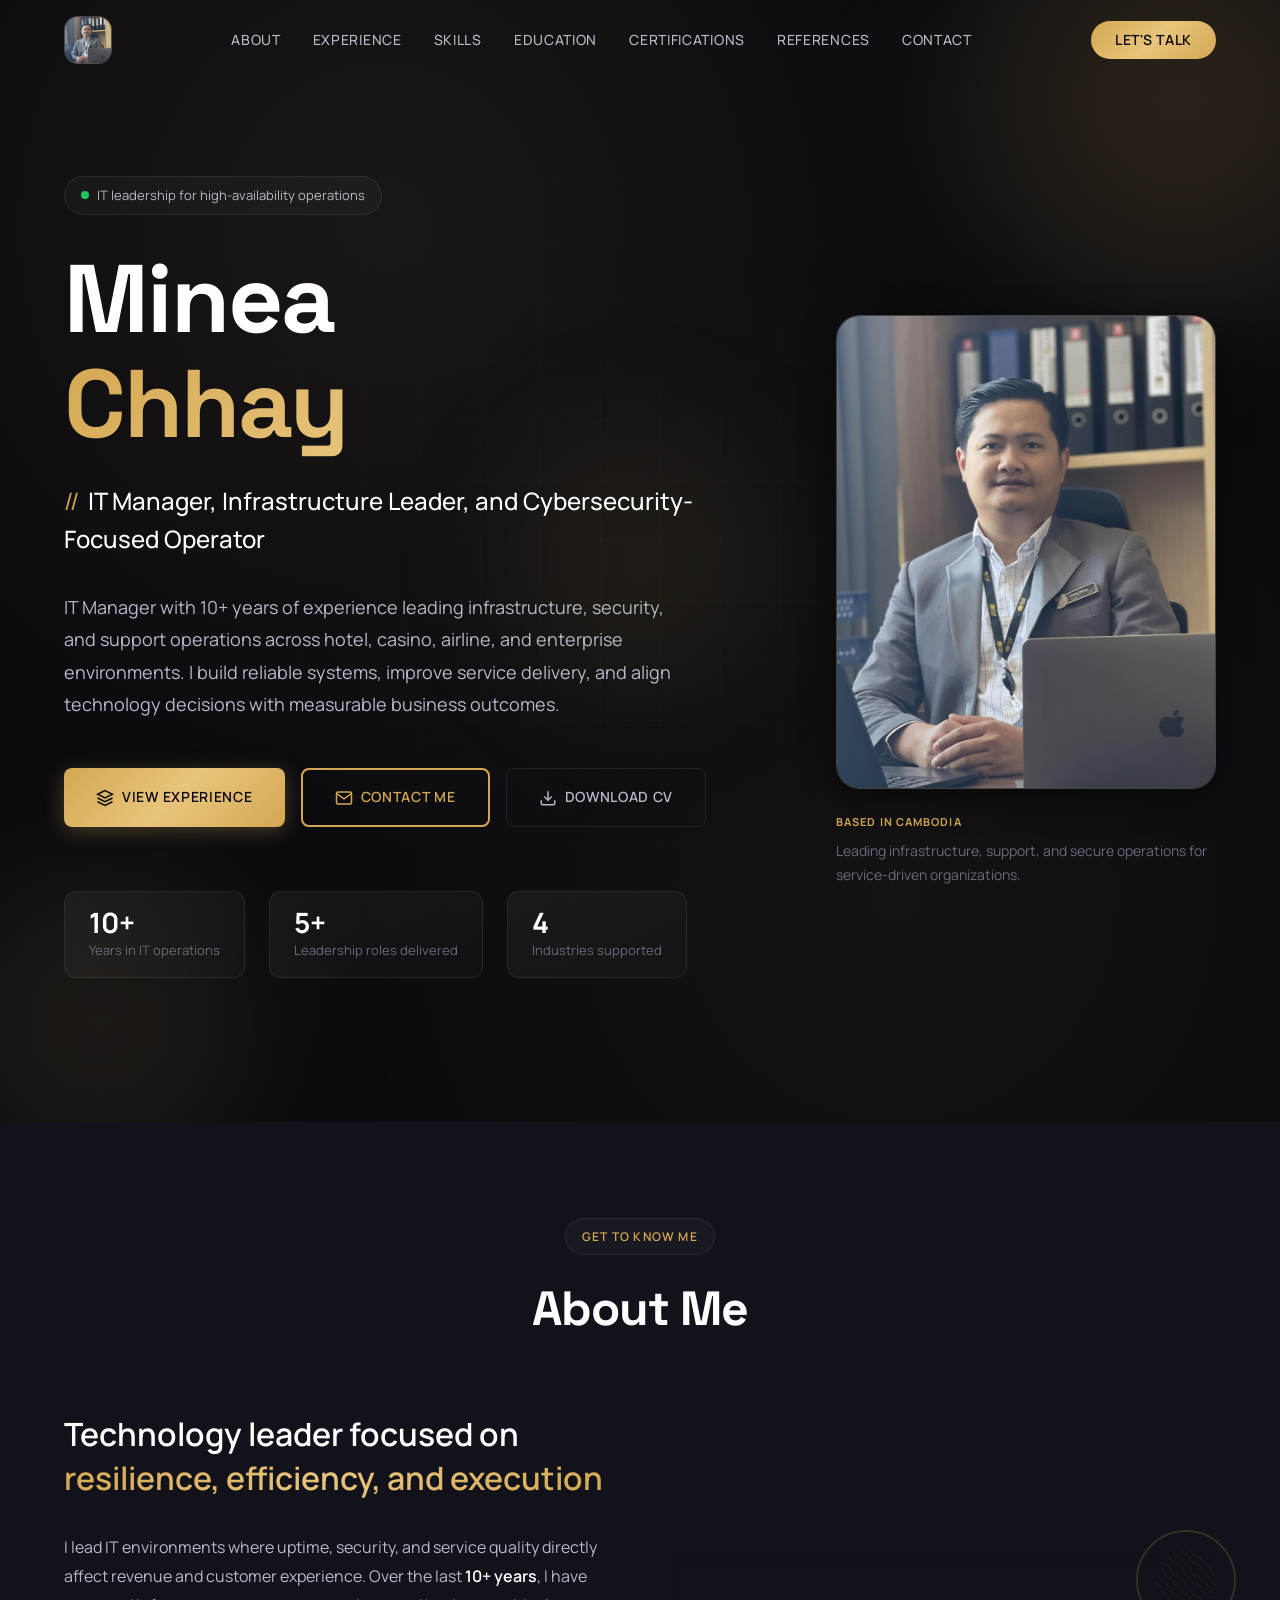
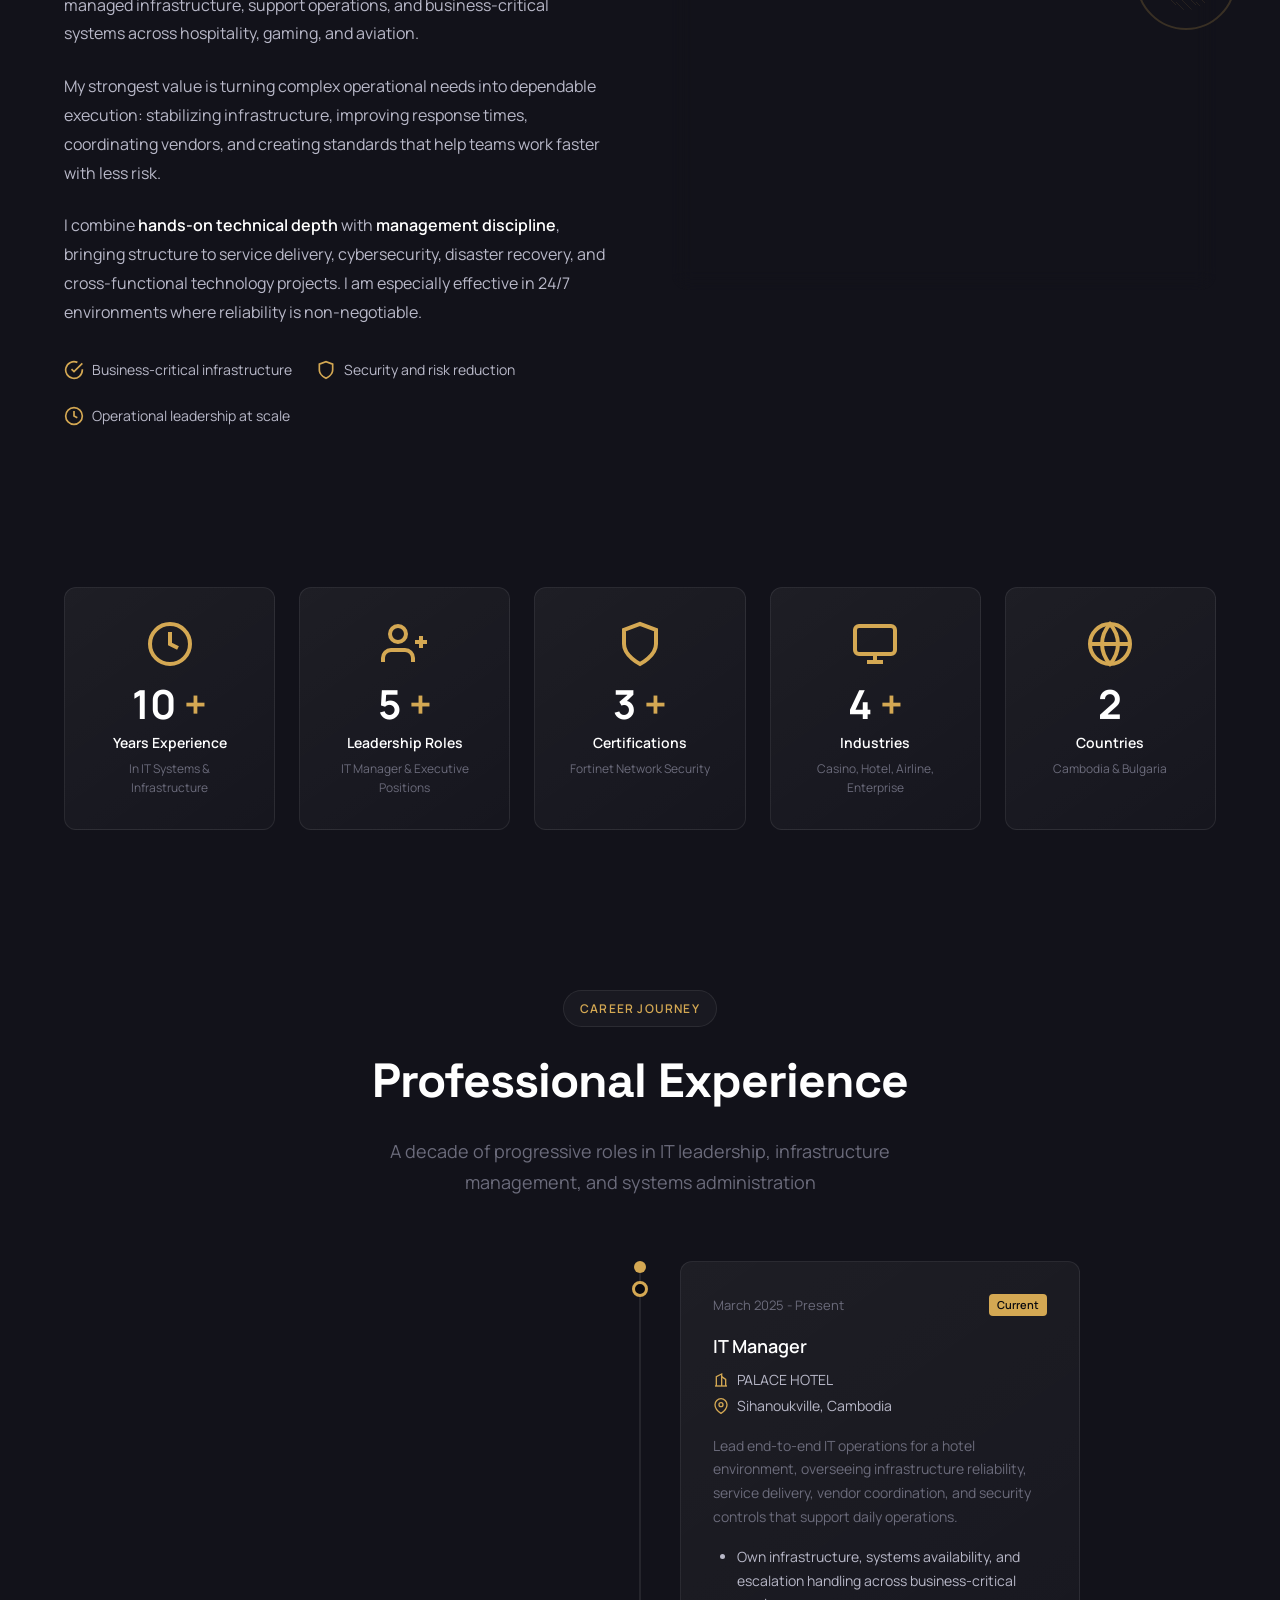
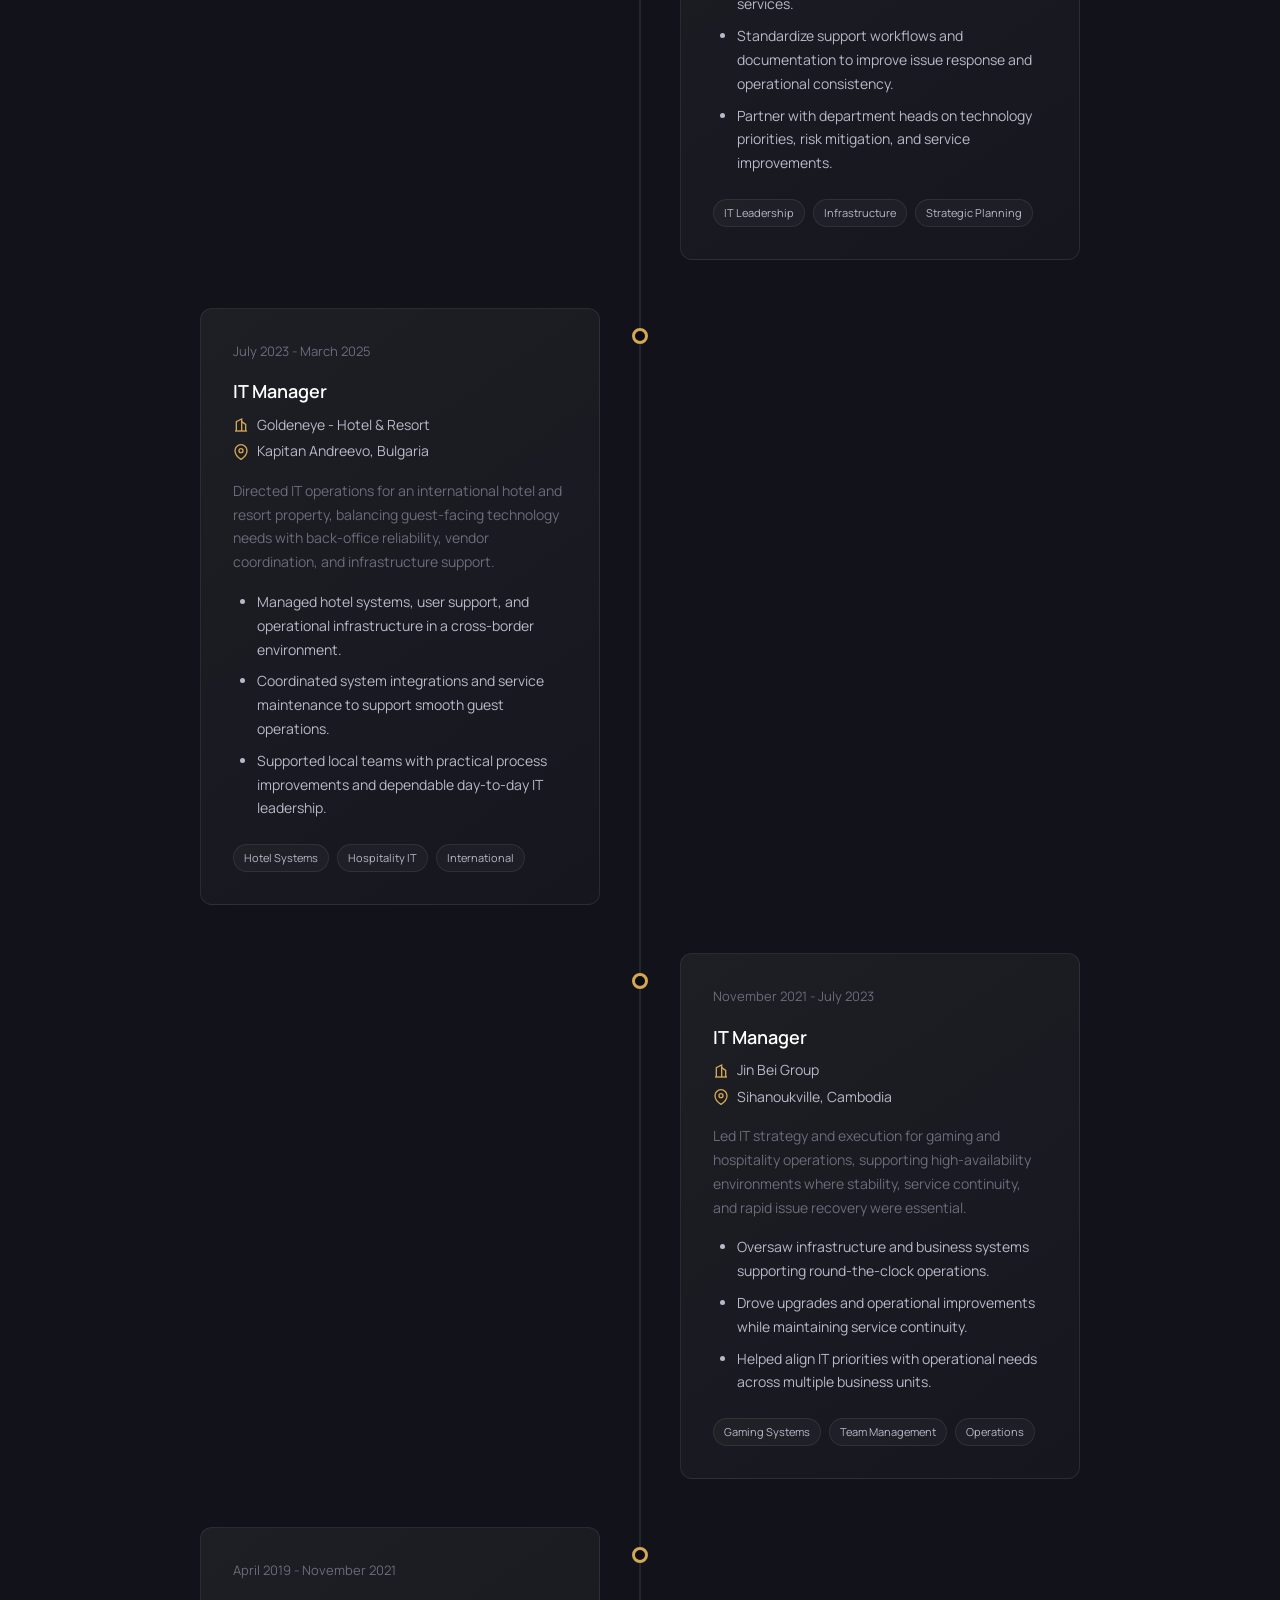
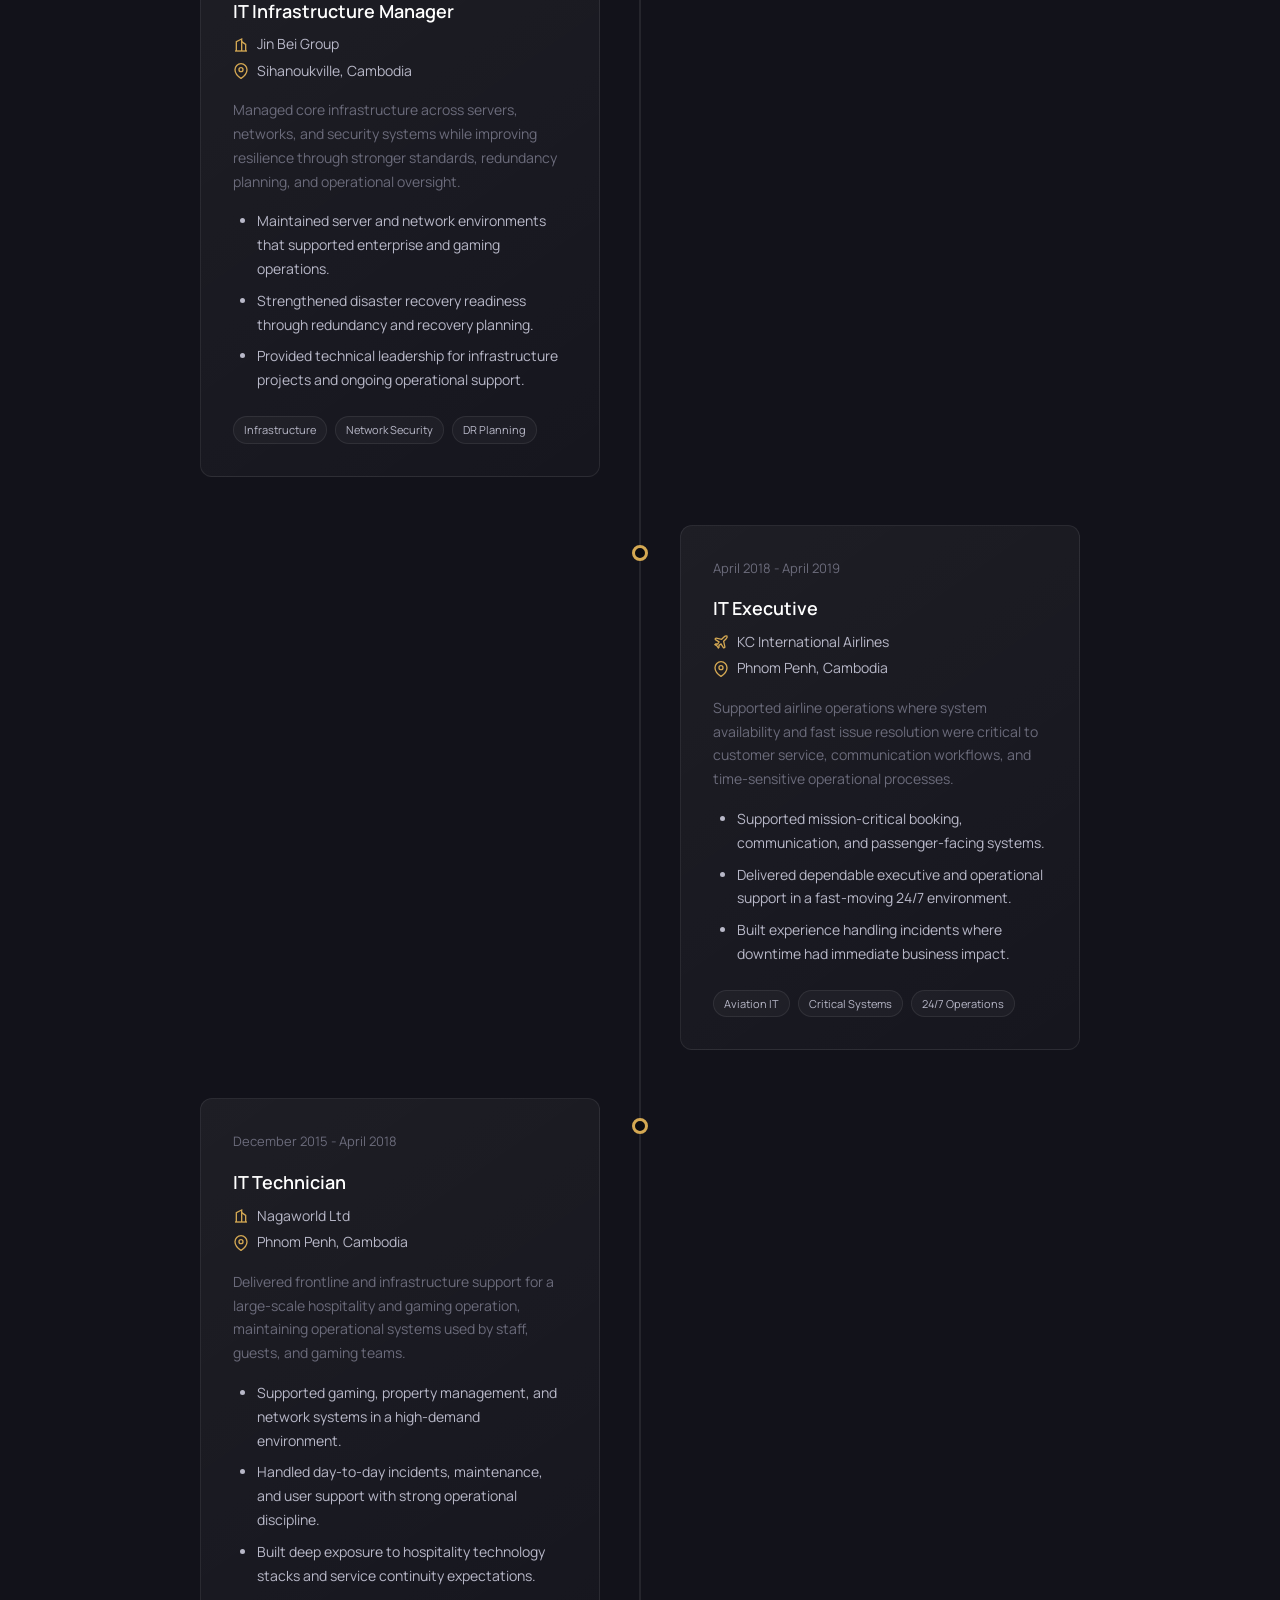
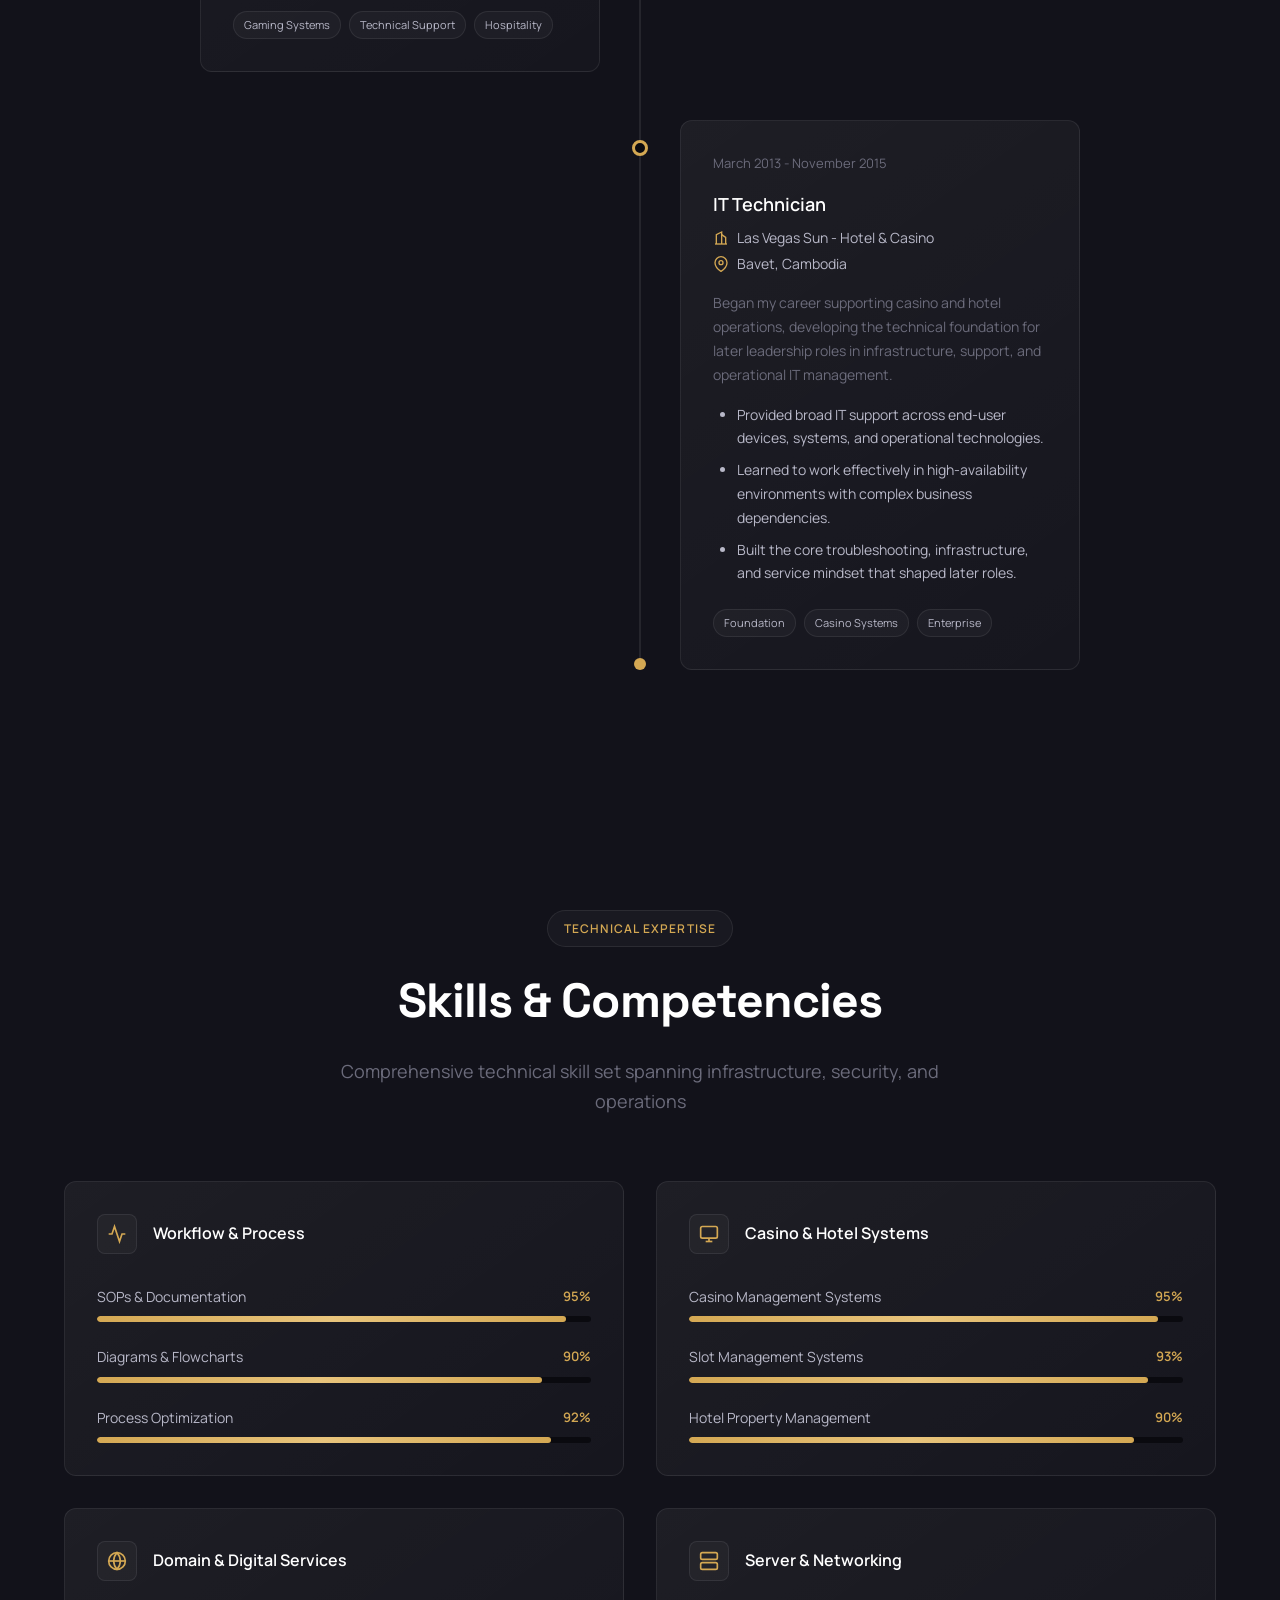
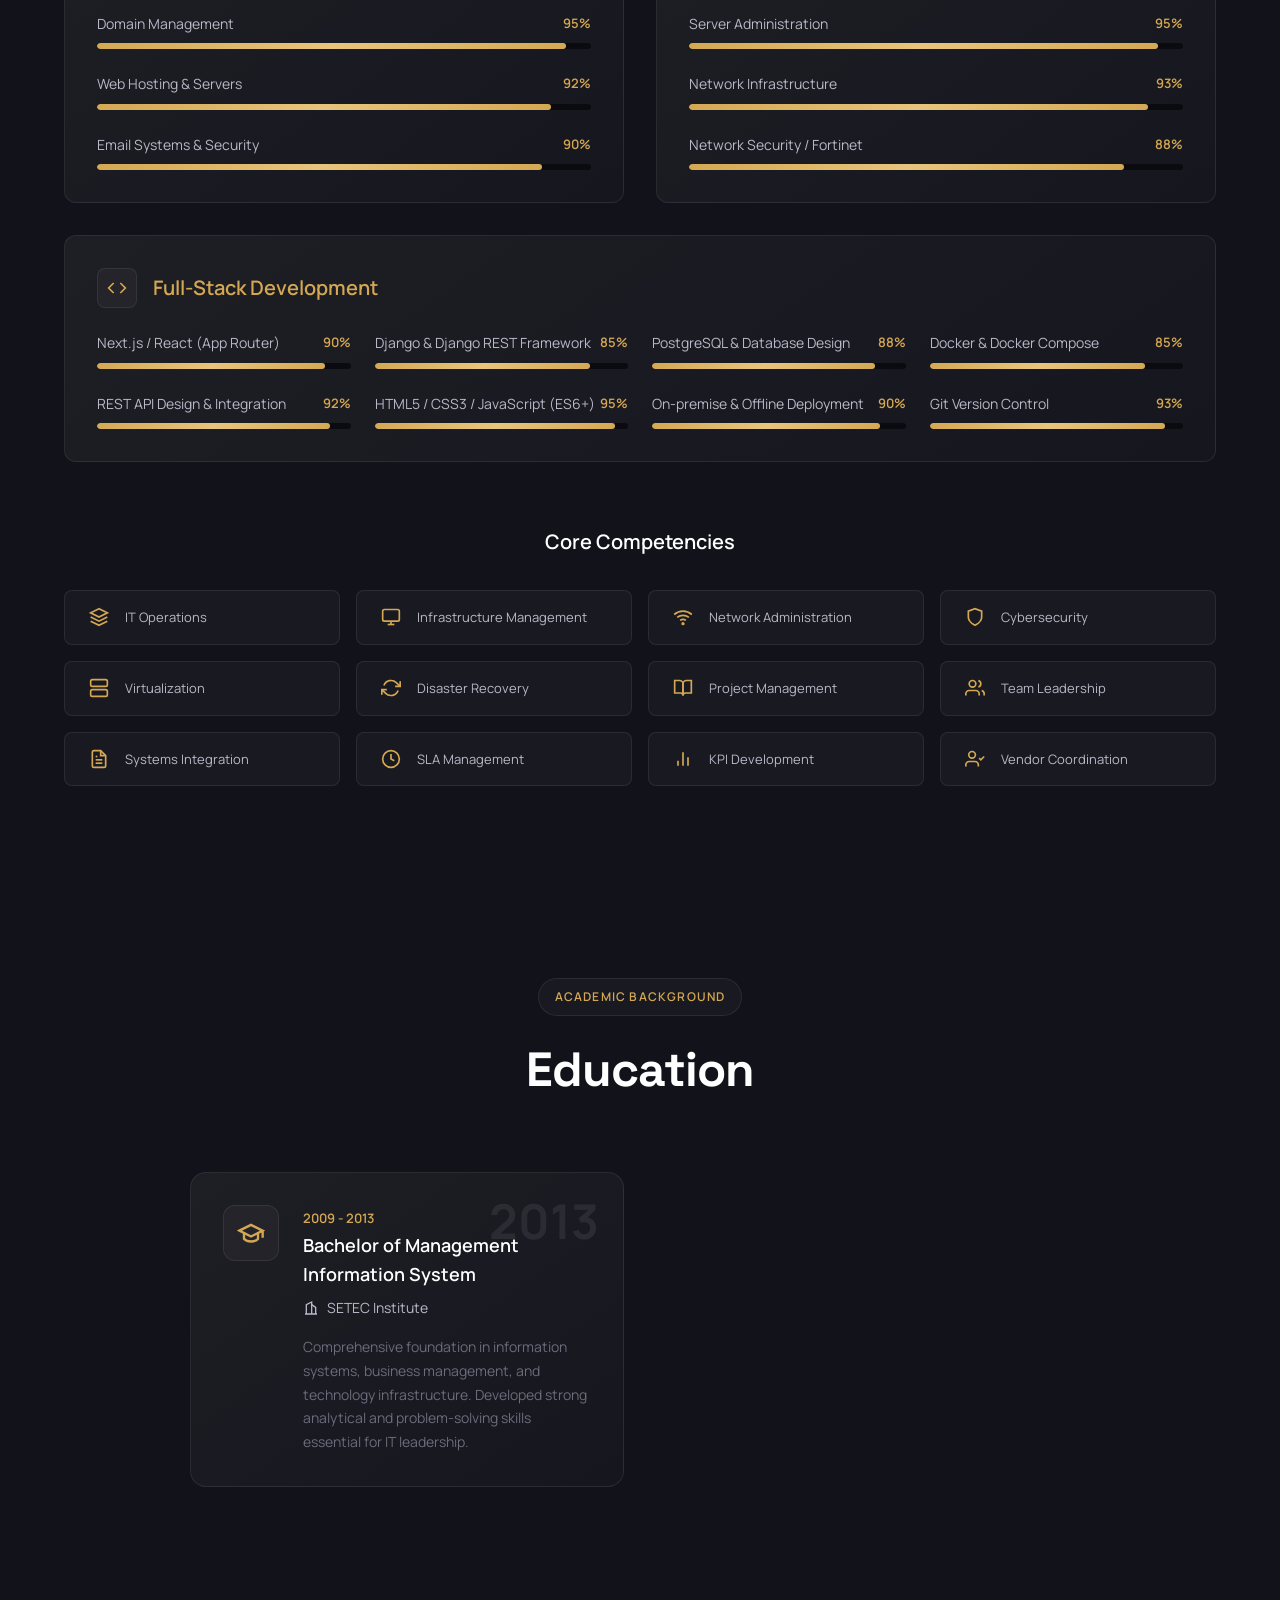
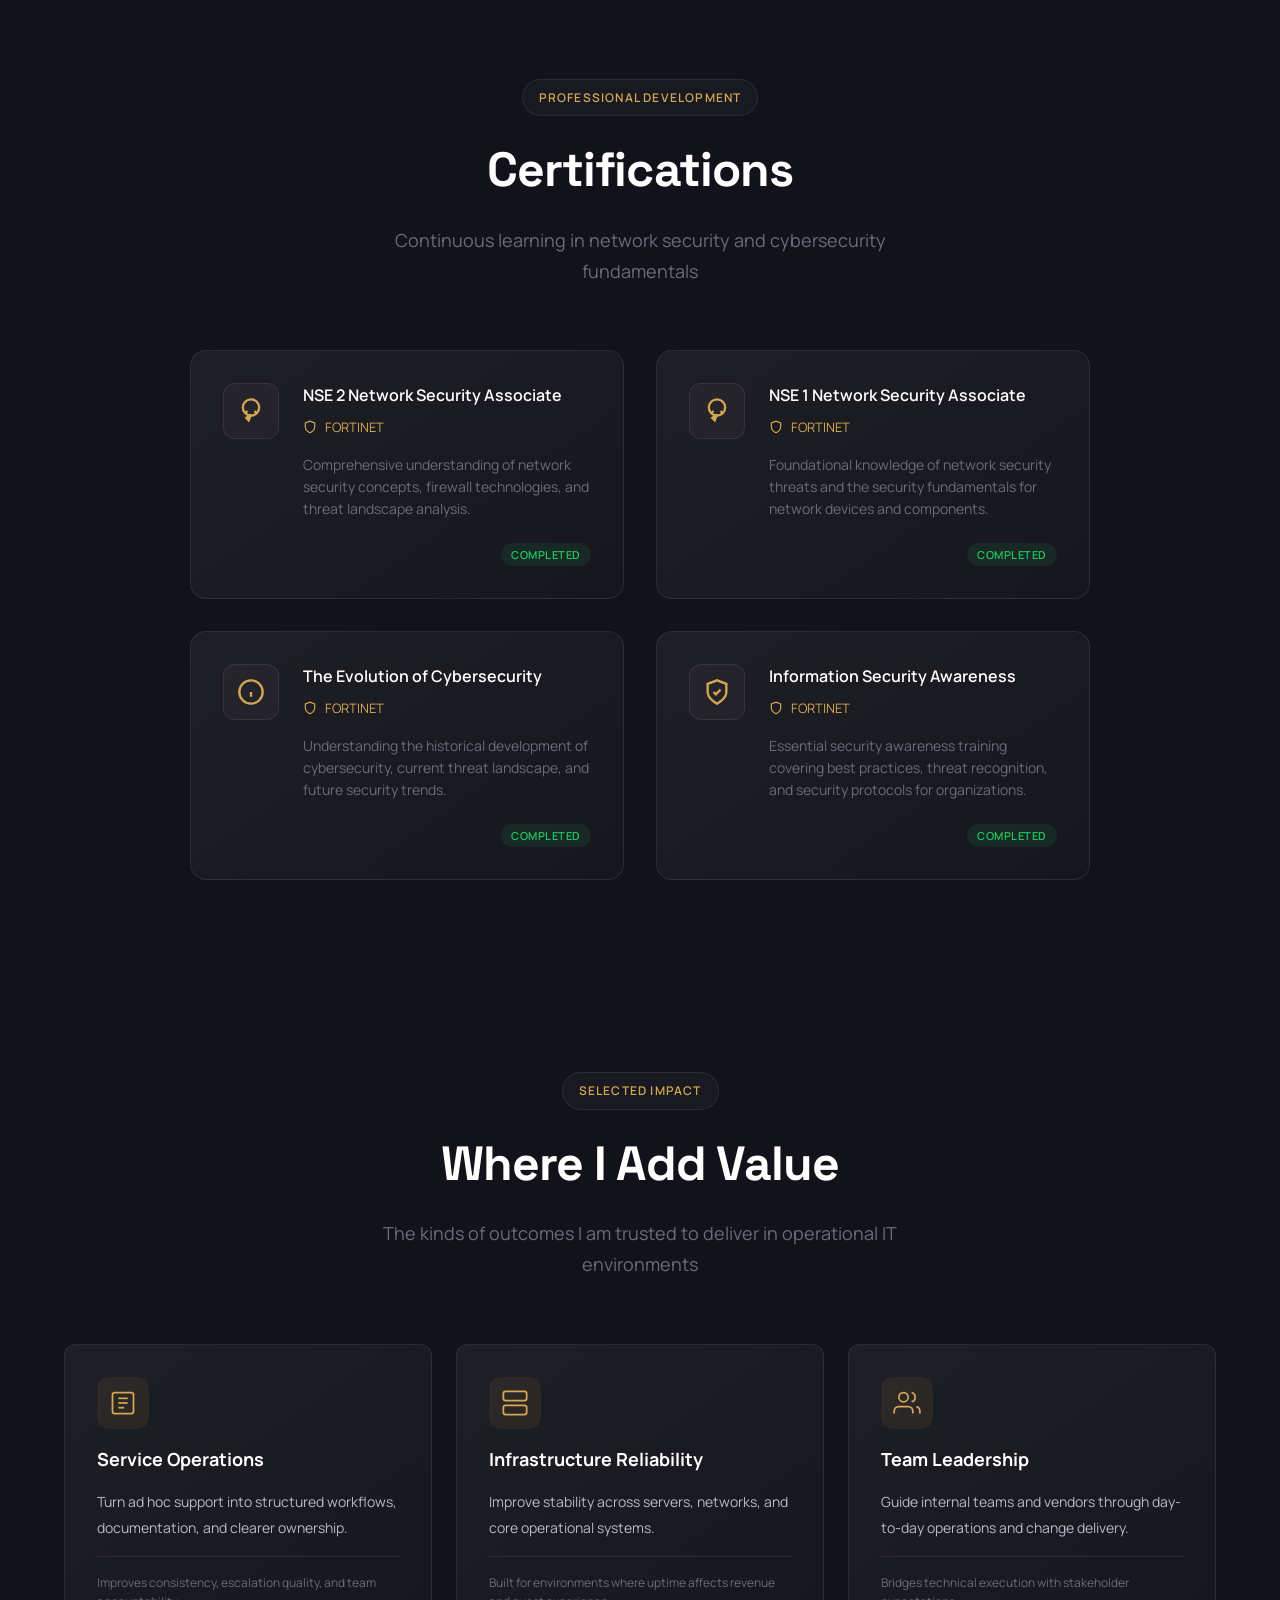
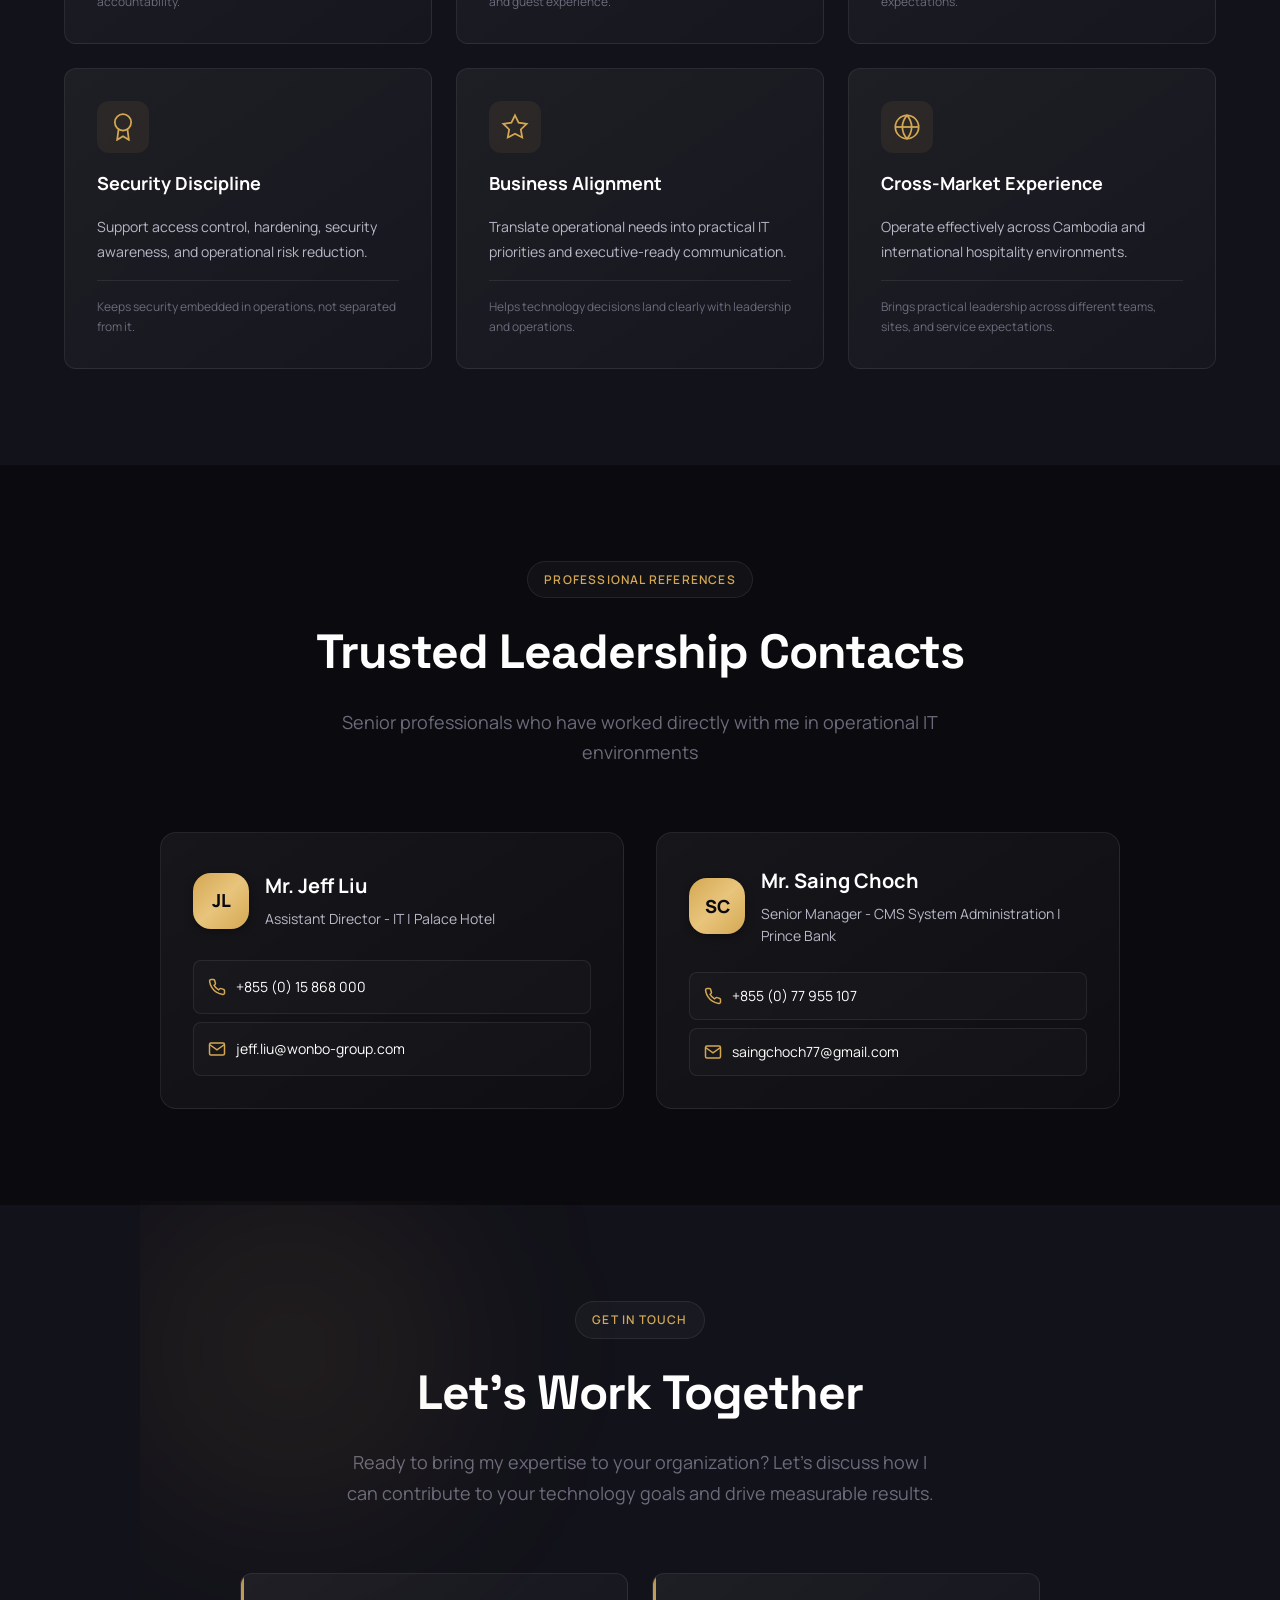
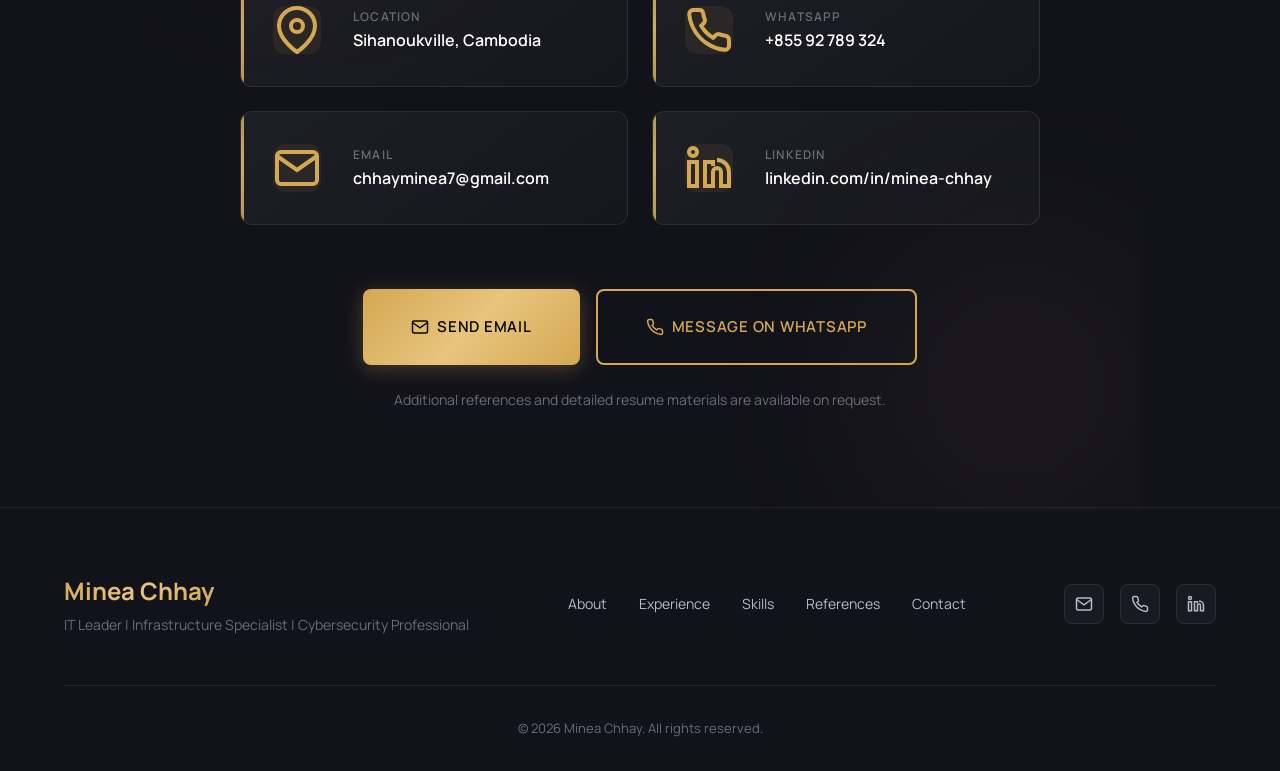
==== commit 7176029c: "Update resume site content and assets" ====
--- a/index.html
+++ b/index.html
@@ -1260,12 +1260,12 @@
                             </svg>
                             <span>+855 (0) 15 868 000</span>
                         </a>
-                        <a href="mailto:jeff.liu@jinbei-group.com" class="reference-link">
+                        <a href="mailto:jeff.liu@wonbo-group.com" class="reference-link">
                             <svg viewBox="0 0 24 24" fill="none" stroke="currentColor" stroke-width="2">
                                 <path d="M4 4h16c1.1 0 2 .9 2 2v12c0 1.1-.9 2-2 2H4c-1.1 0-2-.9-2-2V6c0-1.1.9-2 2-2z"/>
                                 <polyline points="22,6 12,13 2,6"/>
                             </svg>
-                            <span>jeff.liu@jinbei-group.com</span>
+                            <span>jeff.liu@wonbo-group.com</span>
                         </a>
                     </div>
                 </article>
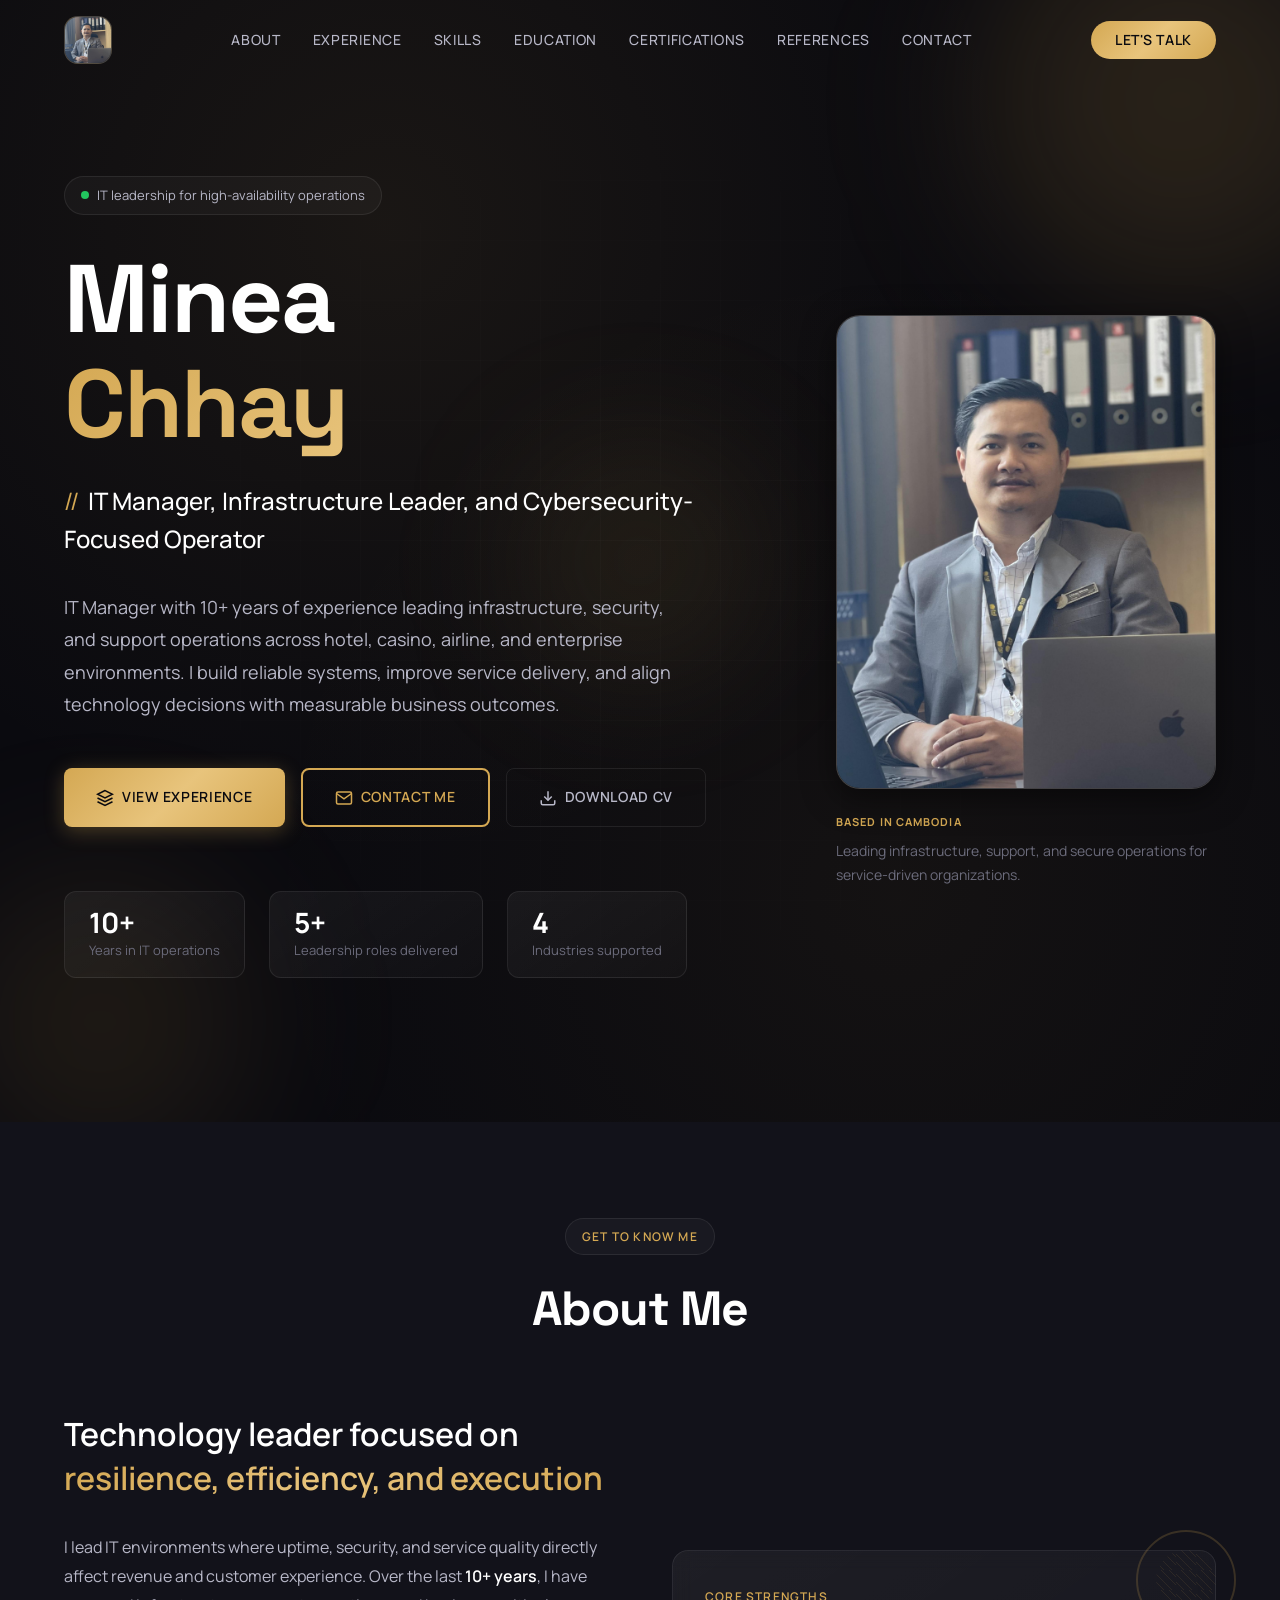
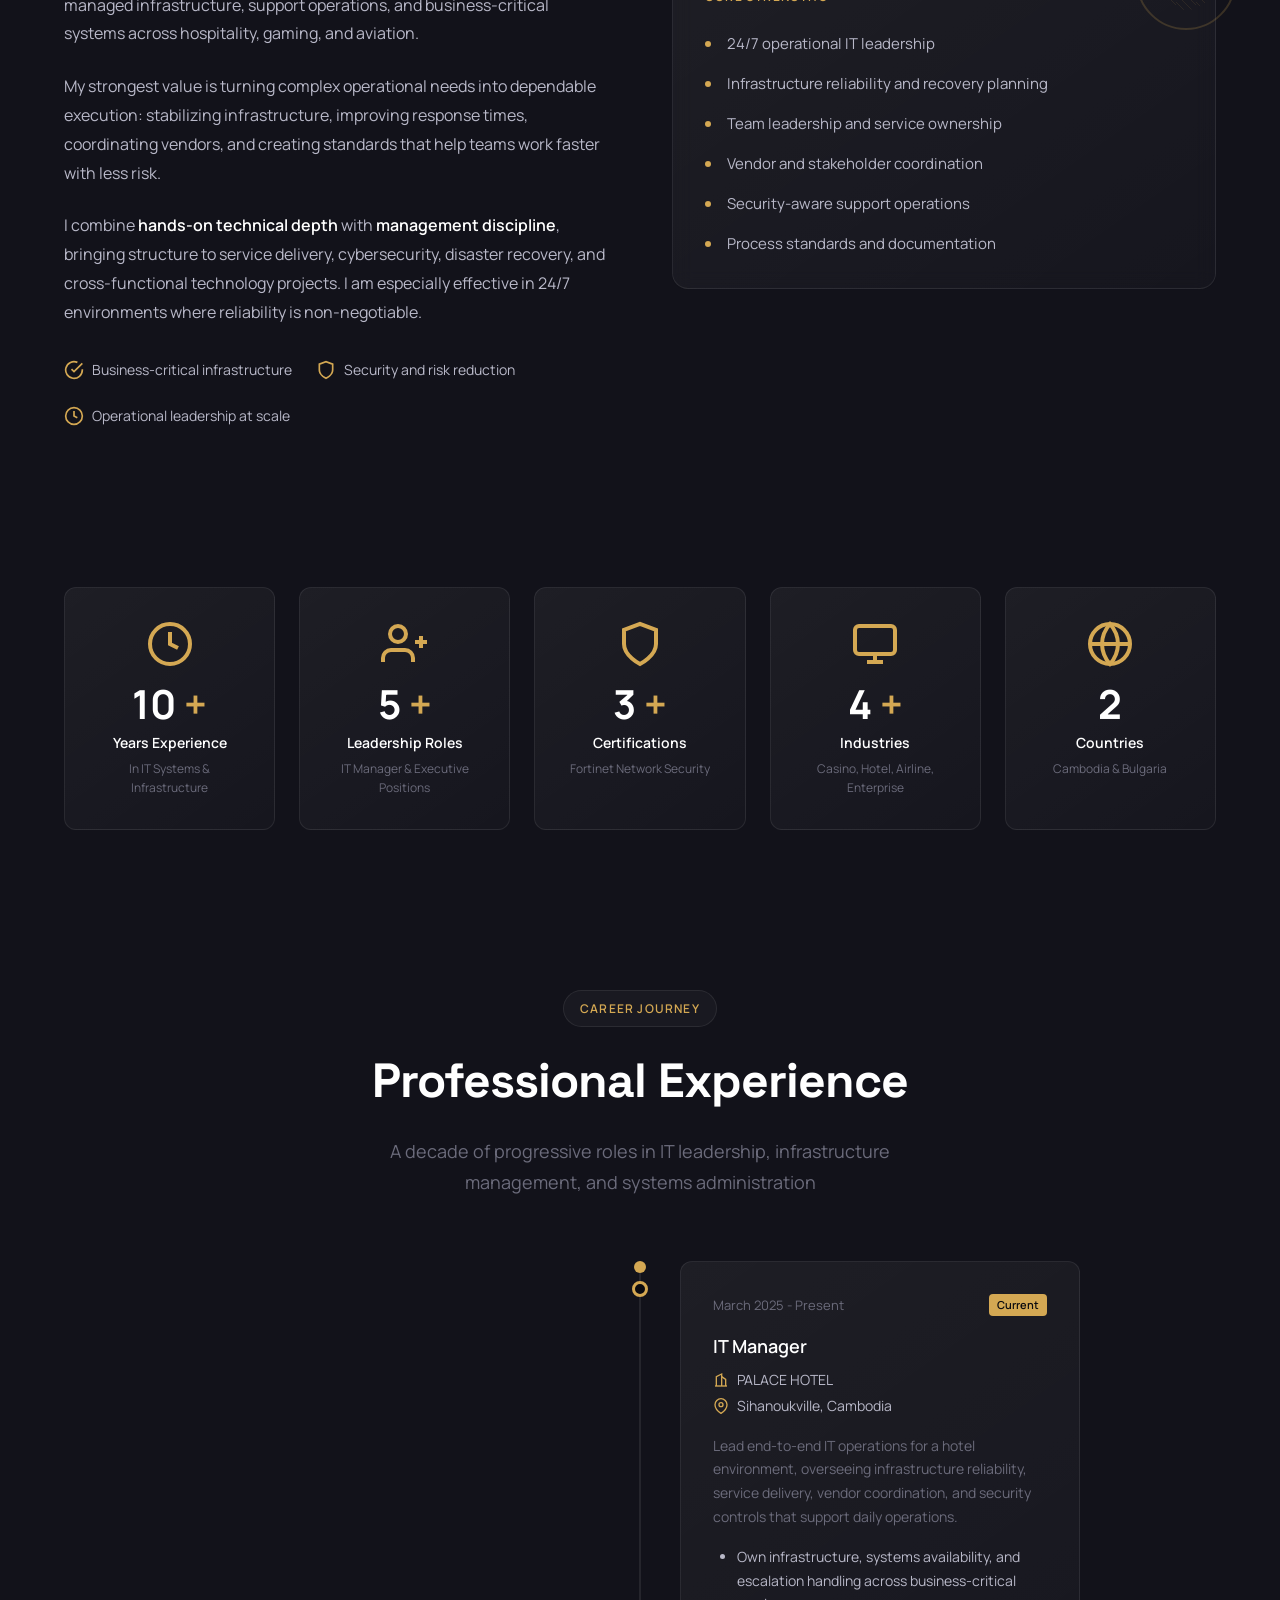
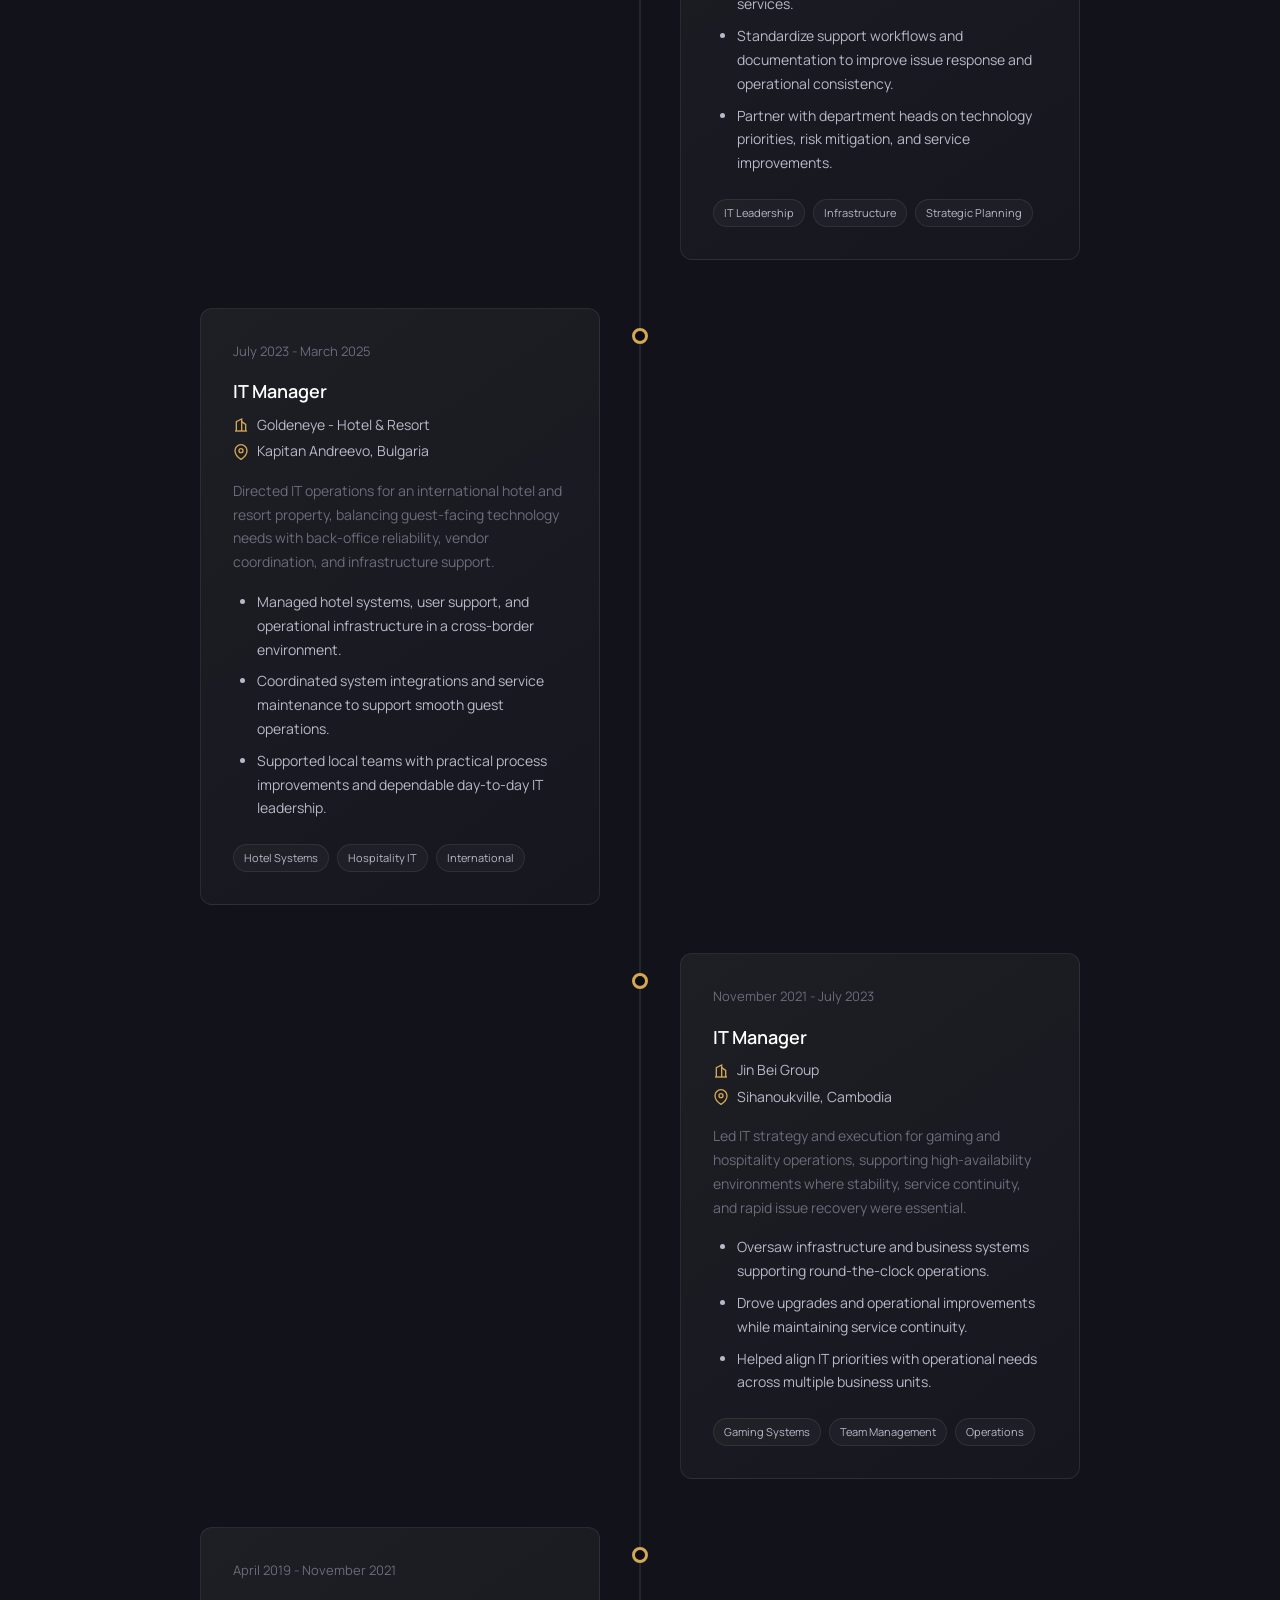
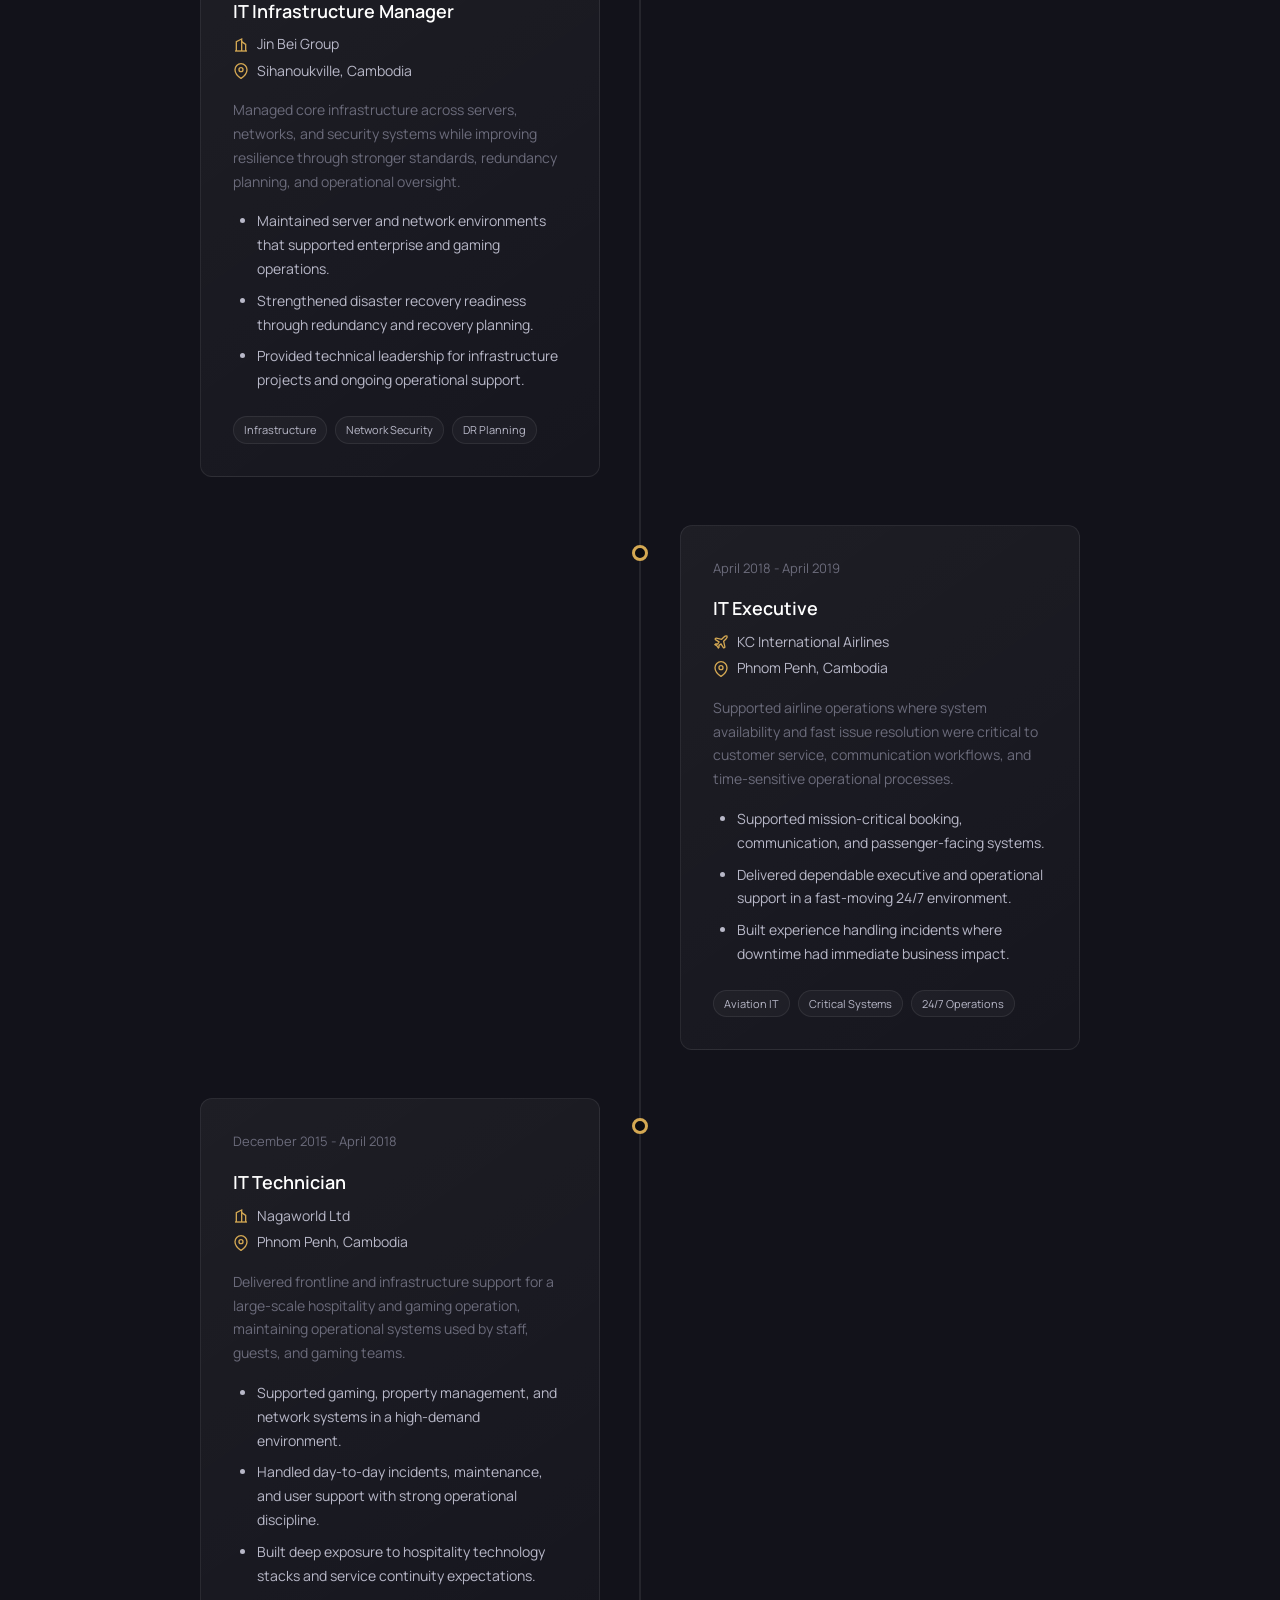
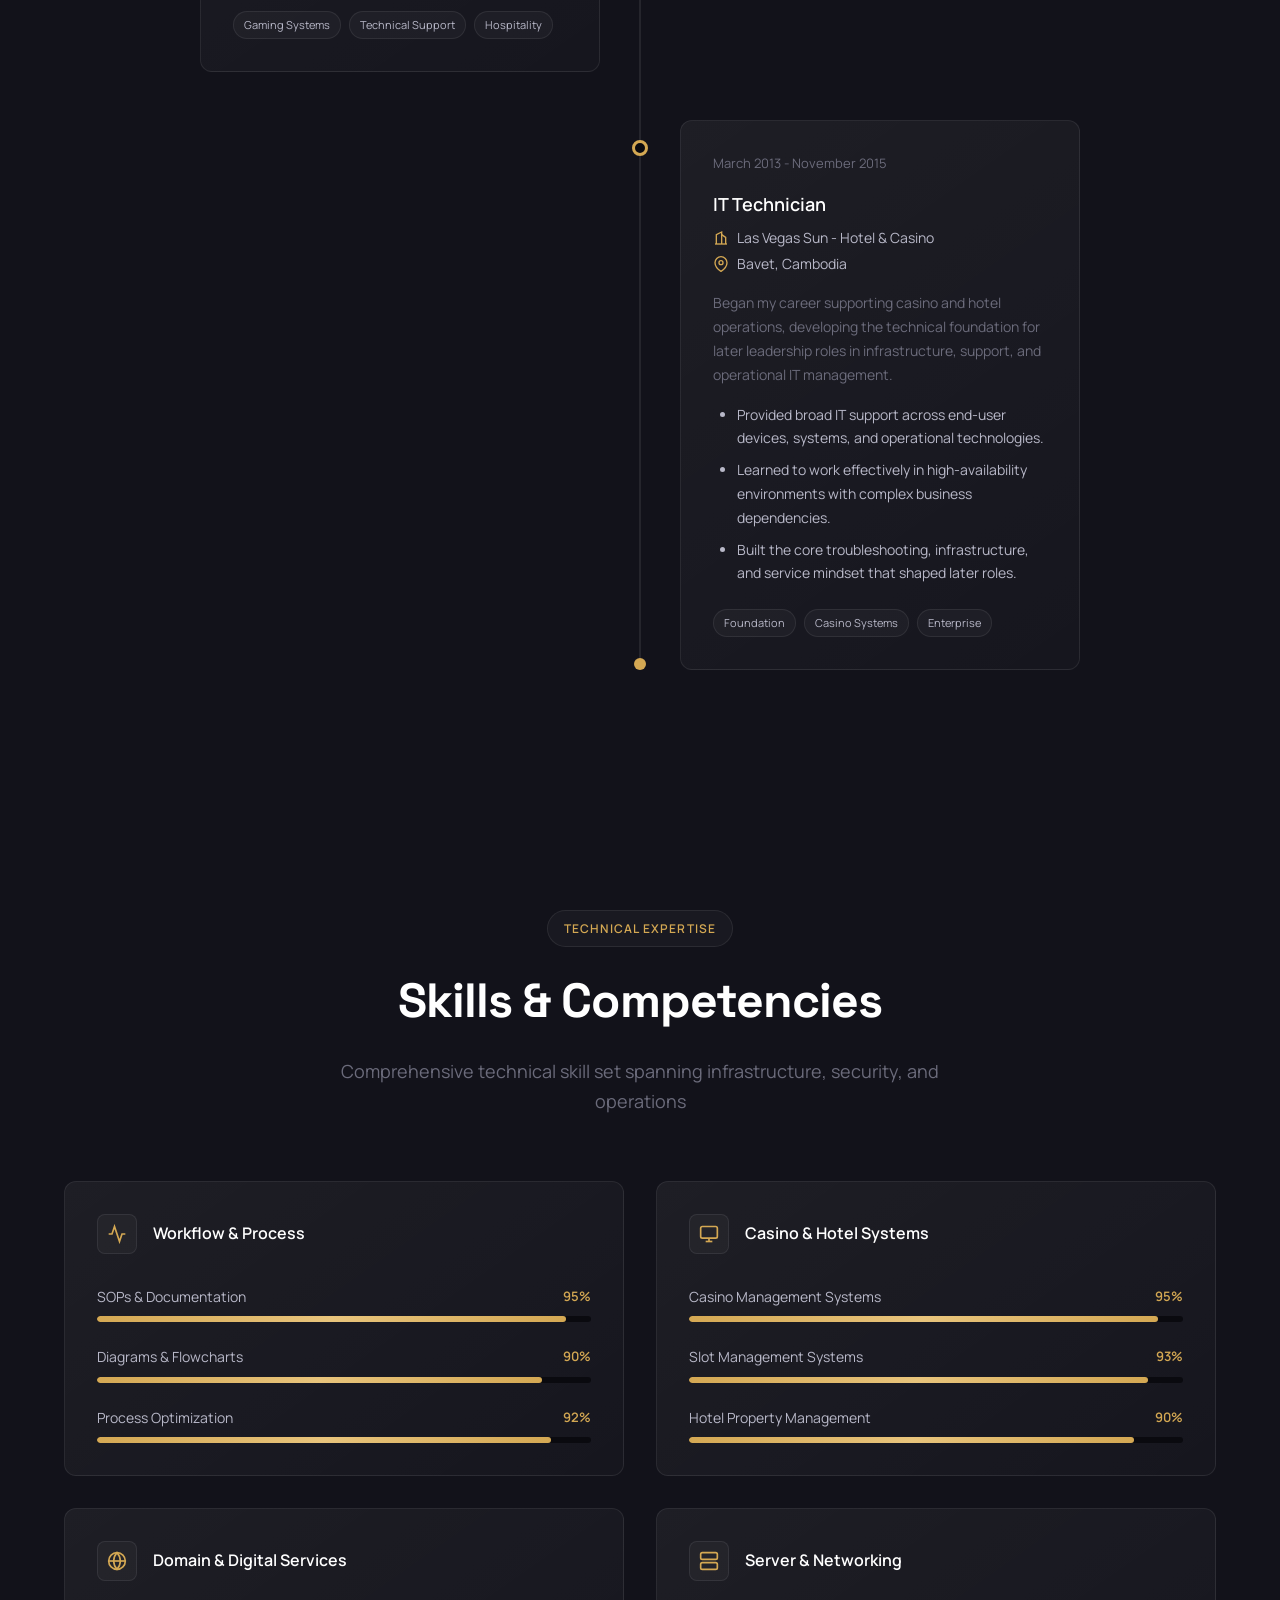
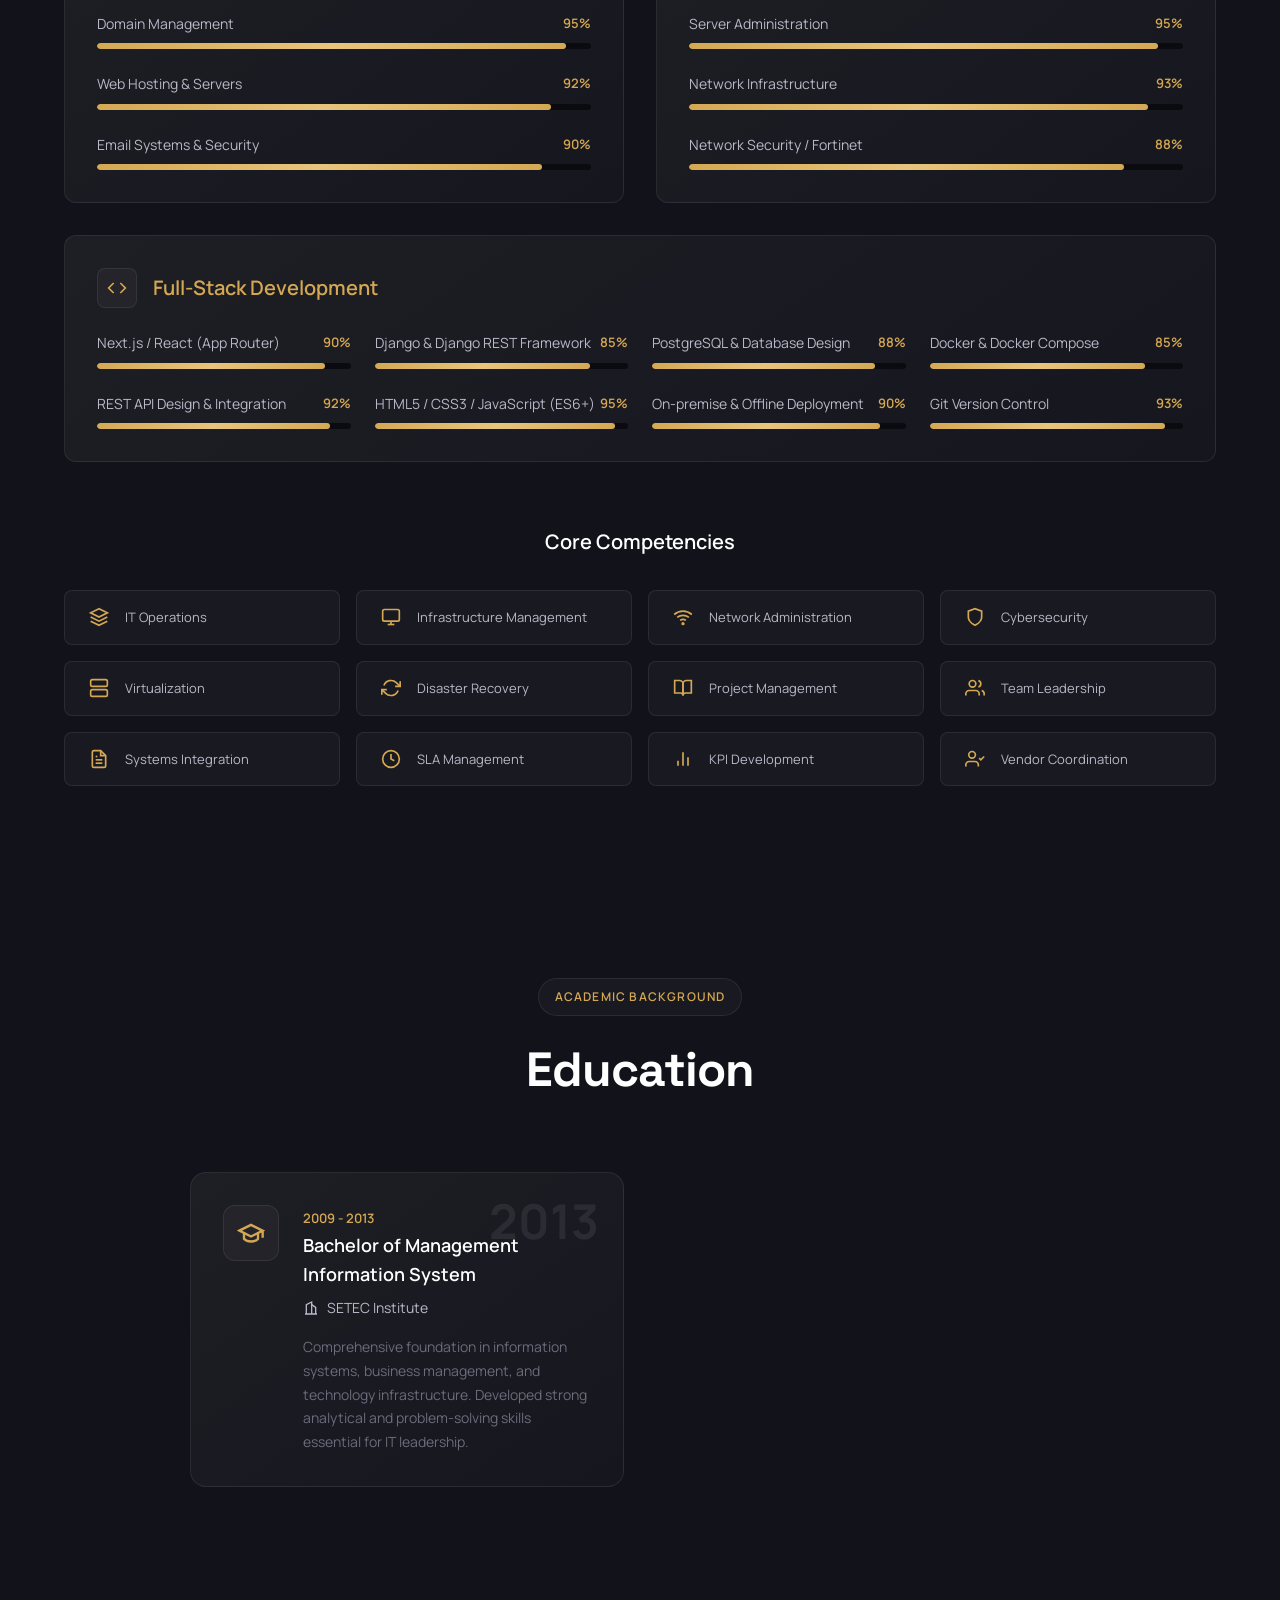
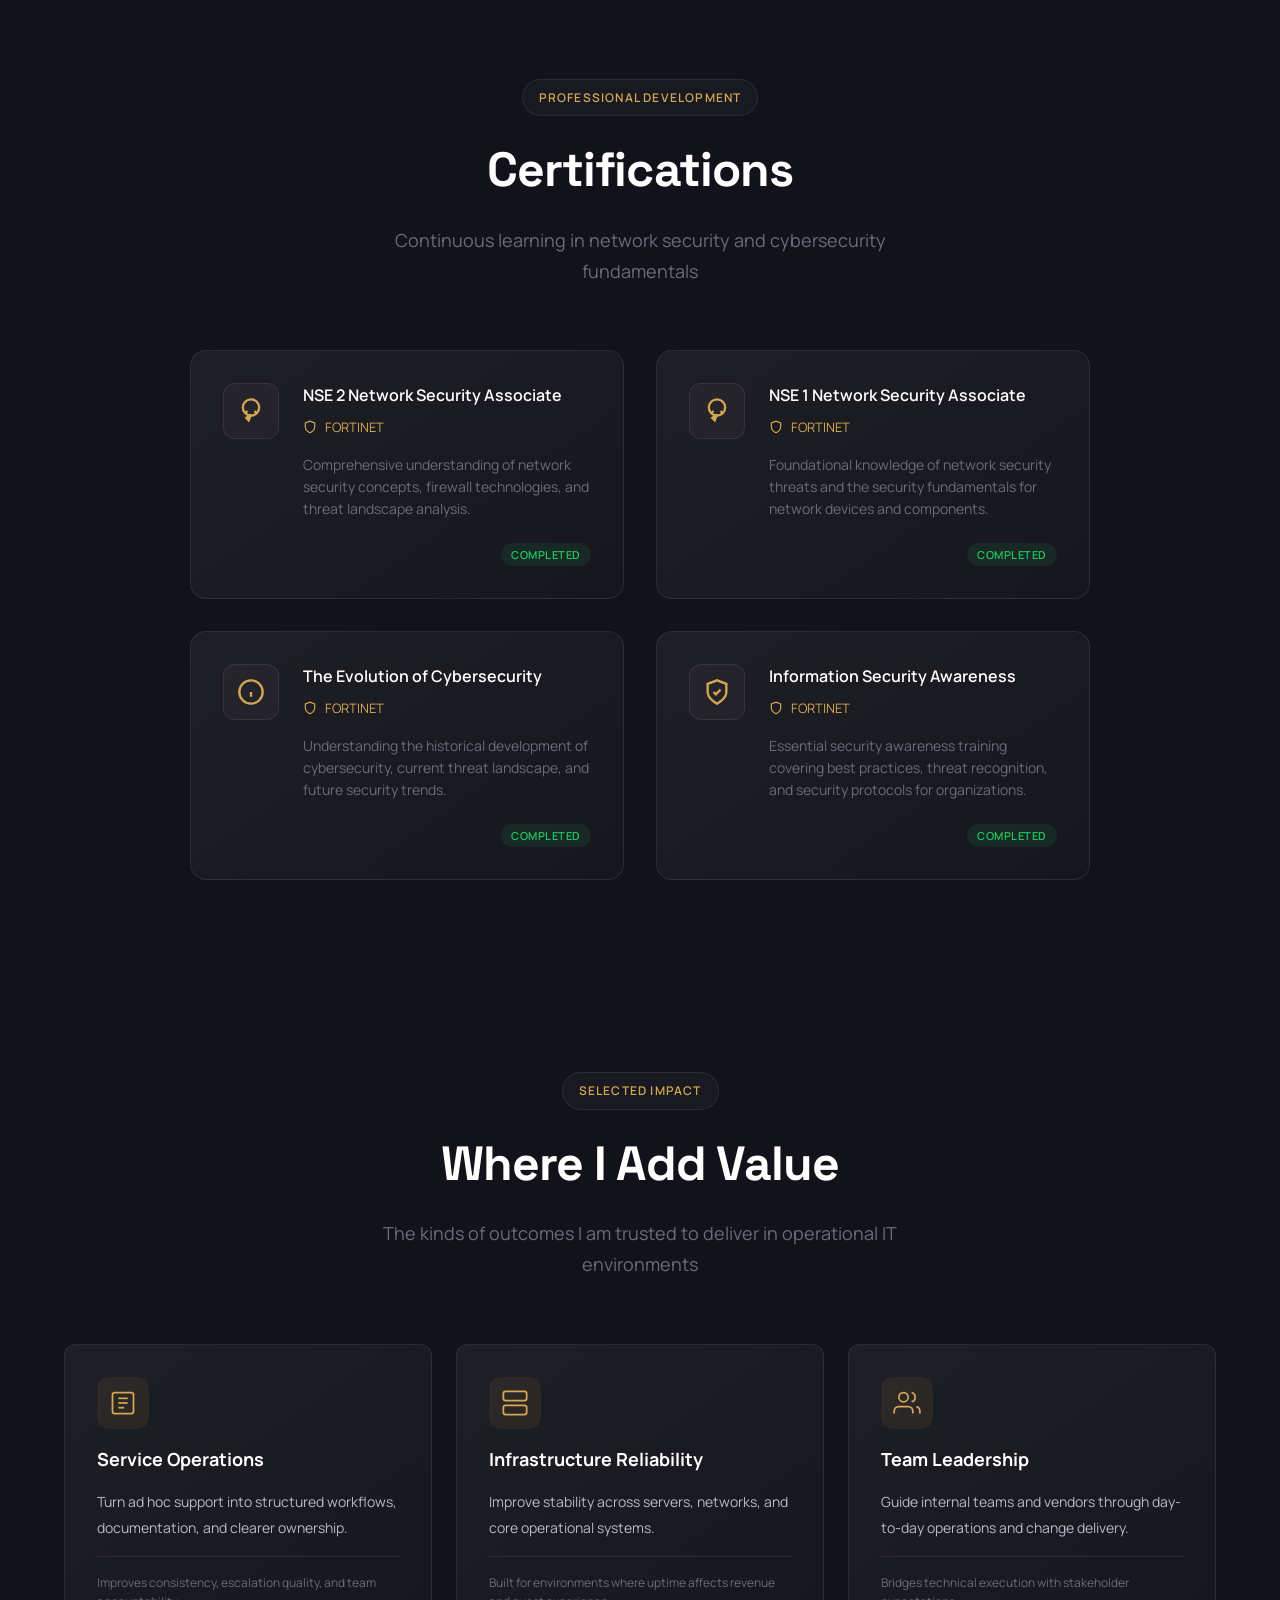
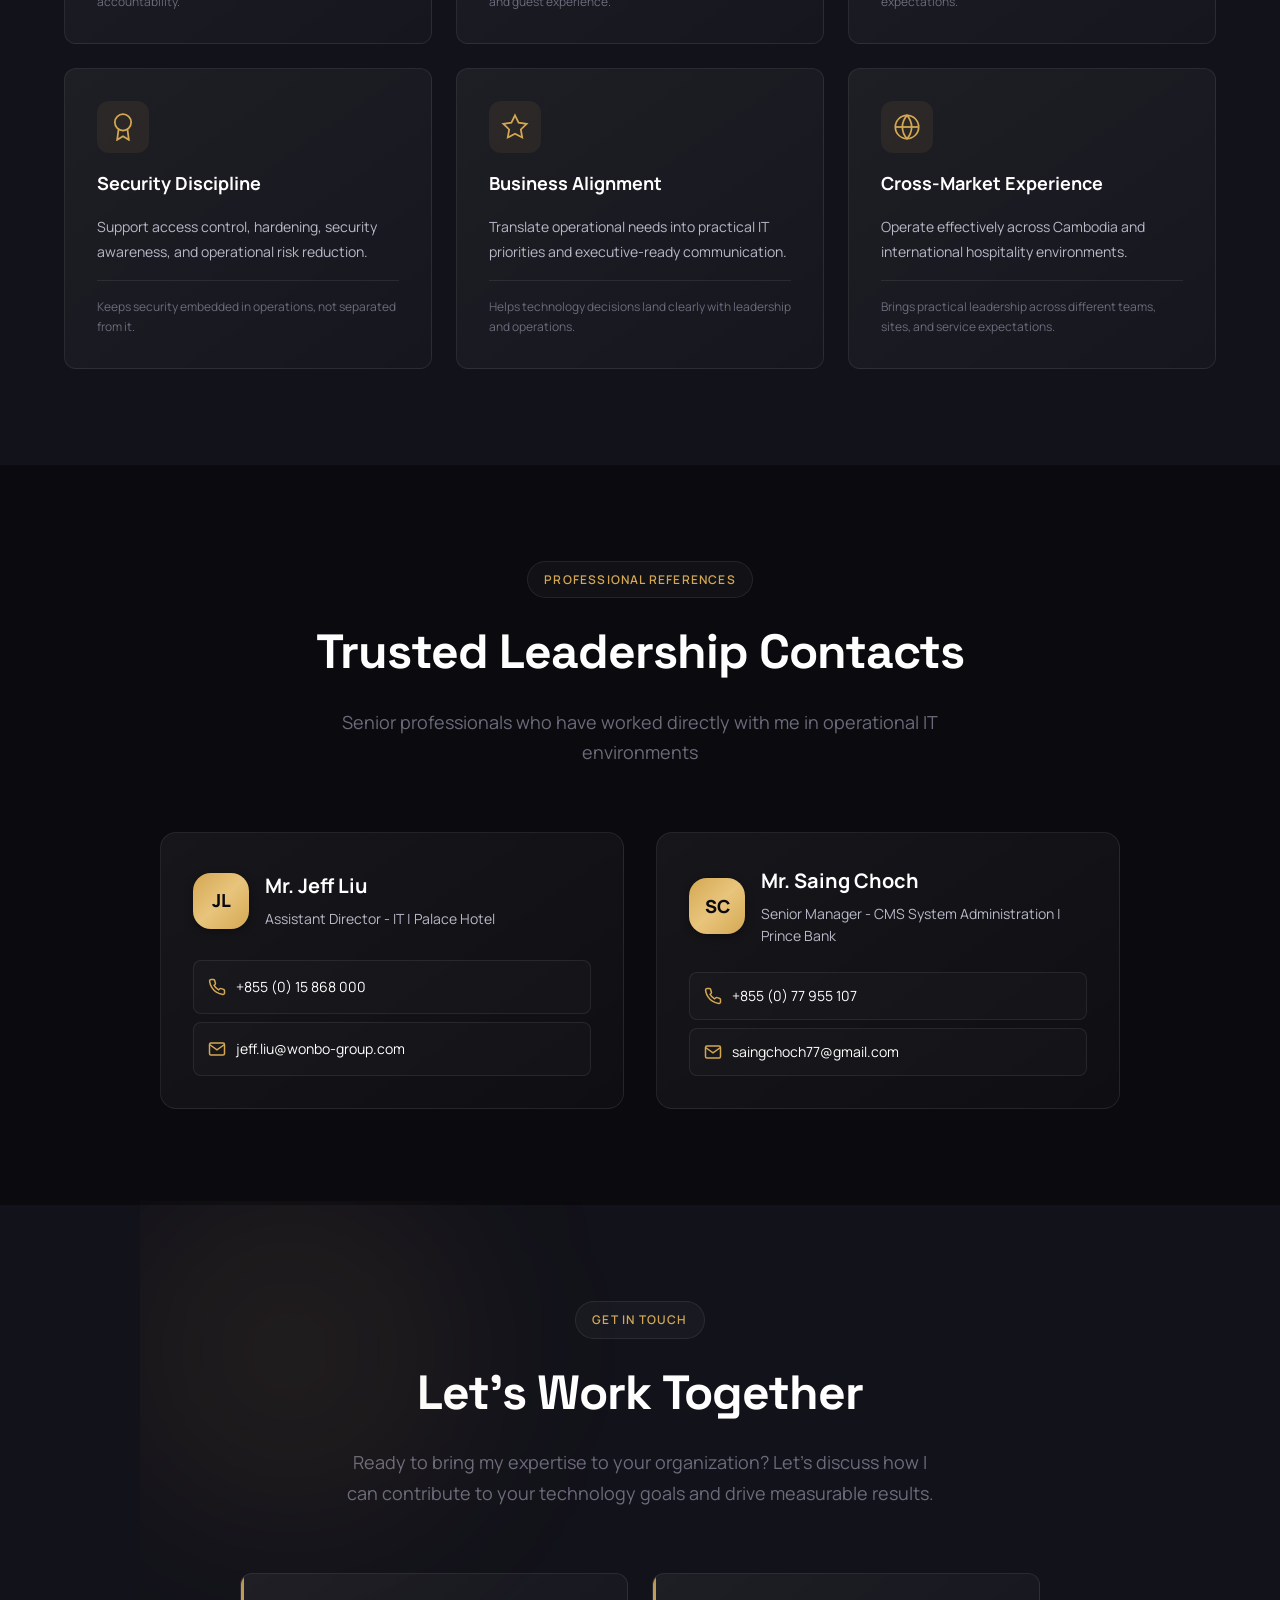
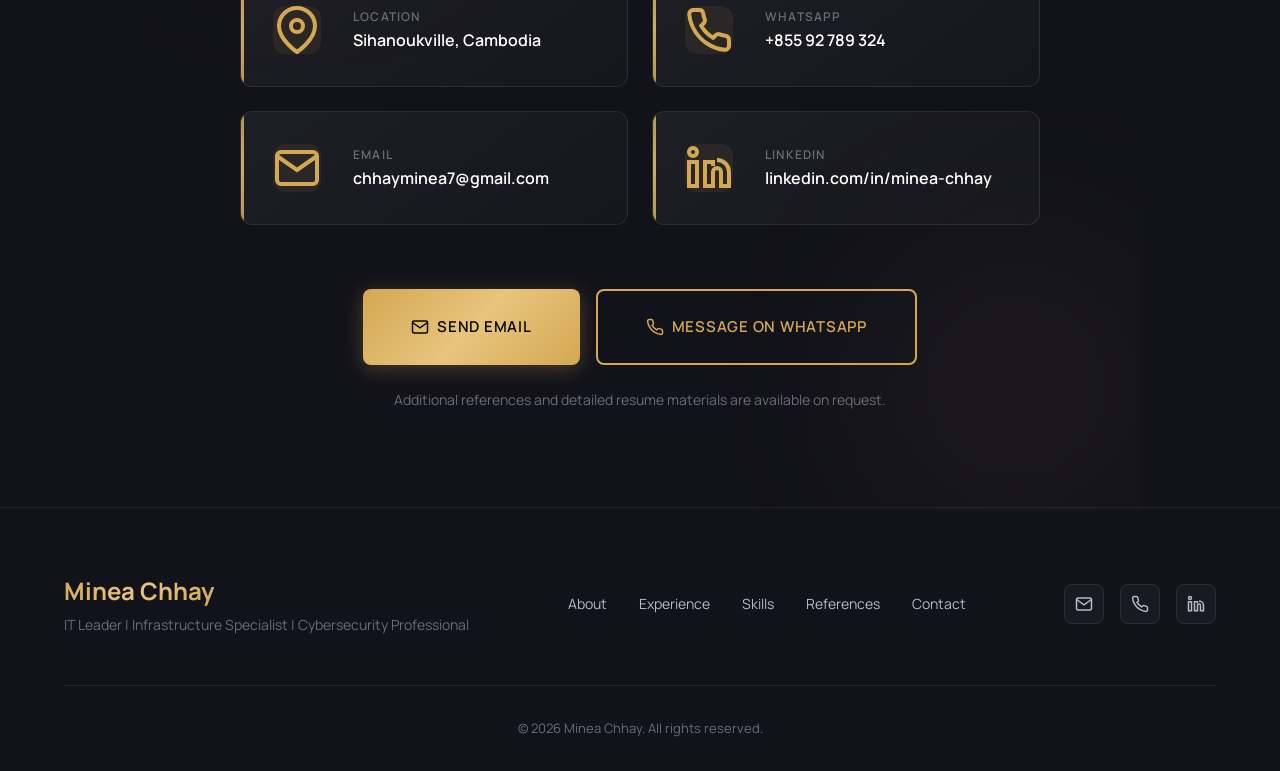
==== commit a1824a7d: "Fix mobile navigation visibility on phones" ====
--- a/index.html
+++ b/index.html
@@ -2,7 +2,7 @@
 <html lang="en">
 <head>
     <meta charset="UTF-8">
-    <meta name="viewport" content="width=device-width, initial-scale=1.0">
+    <meta name="viewport" content="width=device-width, initial-scale=1.0, viewport-fit=cover">
     <meta name="description" content="Minea Chhay is an IT Manager and infrastructure leader with 10+ years of experience improving uptime, strengthening security, and scaling IT operations across hospitality, gaming, and aviation environments.">
     <meta name="theme-color" content="#0a0a0f">
     <link rel="canonical" href="https://mineachhay.github.io/resume-website/">
--- a/style.css
+++ b/style.css
@@ -156,7 +156,8 @@
     position: fixed;
     top: 0;
     left: 0;
-    right: 0;
+    width: 100vw;
+    width: 100dvw;
     height: var(--nav-height);
     z-index: 1000;
     transition: all var(--transition-base);
@@ -183,7 +184,8 @@
 .nav-container {
     max-width: var(--container-max);
     margin: 0 auto;
-    padding: 0 var(--space-lg);
+    padding-left: max(var(--space-lg), env(safe-area-inset-left));
+    padding-right: max(var(--space-lg), env(safe-area-inset-right));
     height: 100%;
     display: flex;
     align-items: center;
@@ -274,18 +276,26 @@
 /* Mobile Navigation */
 .nav-toggle {
     display: none;
-    width: 32px;
-    height: 32px;
+    width: 44px;
+    height: 44px;
     position: relative;
     z-index: 1001;
+    flex-shrink: 0;
+    border: 1px solid rgba(255, 255, 255, 0.16);
+    border-radius: var(--radius-full);
+    background: rgba(255, 255, 255, 0.08);
+    box-shadow: 0 10px 28px rgba(0, 0, 0, 0.28);
+    backdrop-filter: blur(18px);
+    -webkit-backdrop-filter: blur(18px);
 }
 
 .hamburger {
     display: block;
     width: 24px;
-    height: 2px;
+    height: 2.5px;
     background: var(--text-primary);
     position: relative;
+    border-radius: var(--radius-full);
     transition: background var(--transition-base);
 }
 
@@ -295,8 +305,9 @@
     position: absolute;
     left: 0;
     width: 100%;
-    height: 2px;
+    height: 2.5px;
     background: var(--text-primary);
+    border-radius: var(--radius-full);
     transition: transform var(--transition-base);
 }
 
@@ -1977,12 +1988,24 @@
     }
 
     /* Navigation */
+    .navbar {
+        width: 100vw;
+        width: 100dvw;
+    }
+
+    .nav-container {
+        padding-left: max(var(--space-md), env(safe-area-inset-left));
+        padding-right: max(var(--space-md), env(safe-area-inset-right));
+    }
+
     .nav-menu {
         position: fixed;
         top: 0;
         left: 0;
-        right: 0;
-        bottom: 0;
+        width: 100vw;
+        width: 100dvw;
+        min-height: 100vh;
+        min-height: 100dvh;
         background: rgba(10, 10, 15, 0.98);
         backdrop-filter: blur(20px);
         -webkit-backdrop-filter: blur(20px);
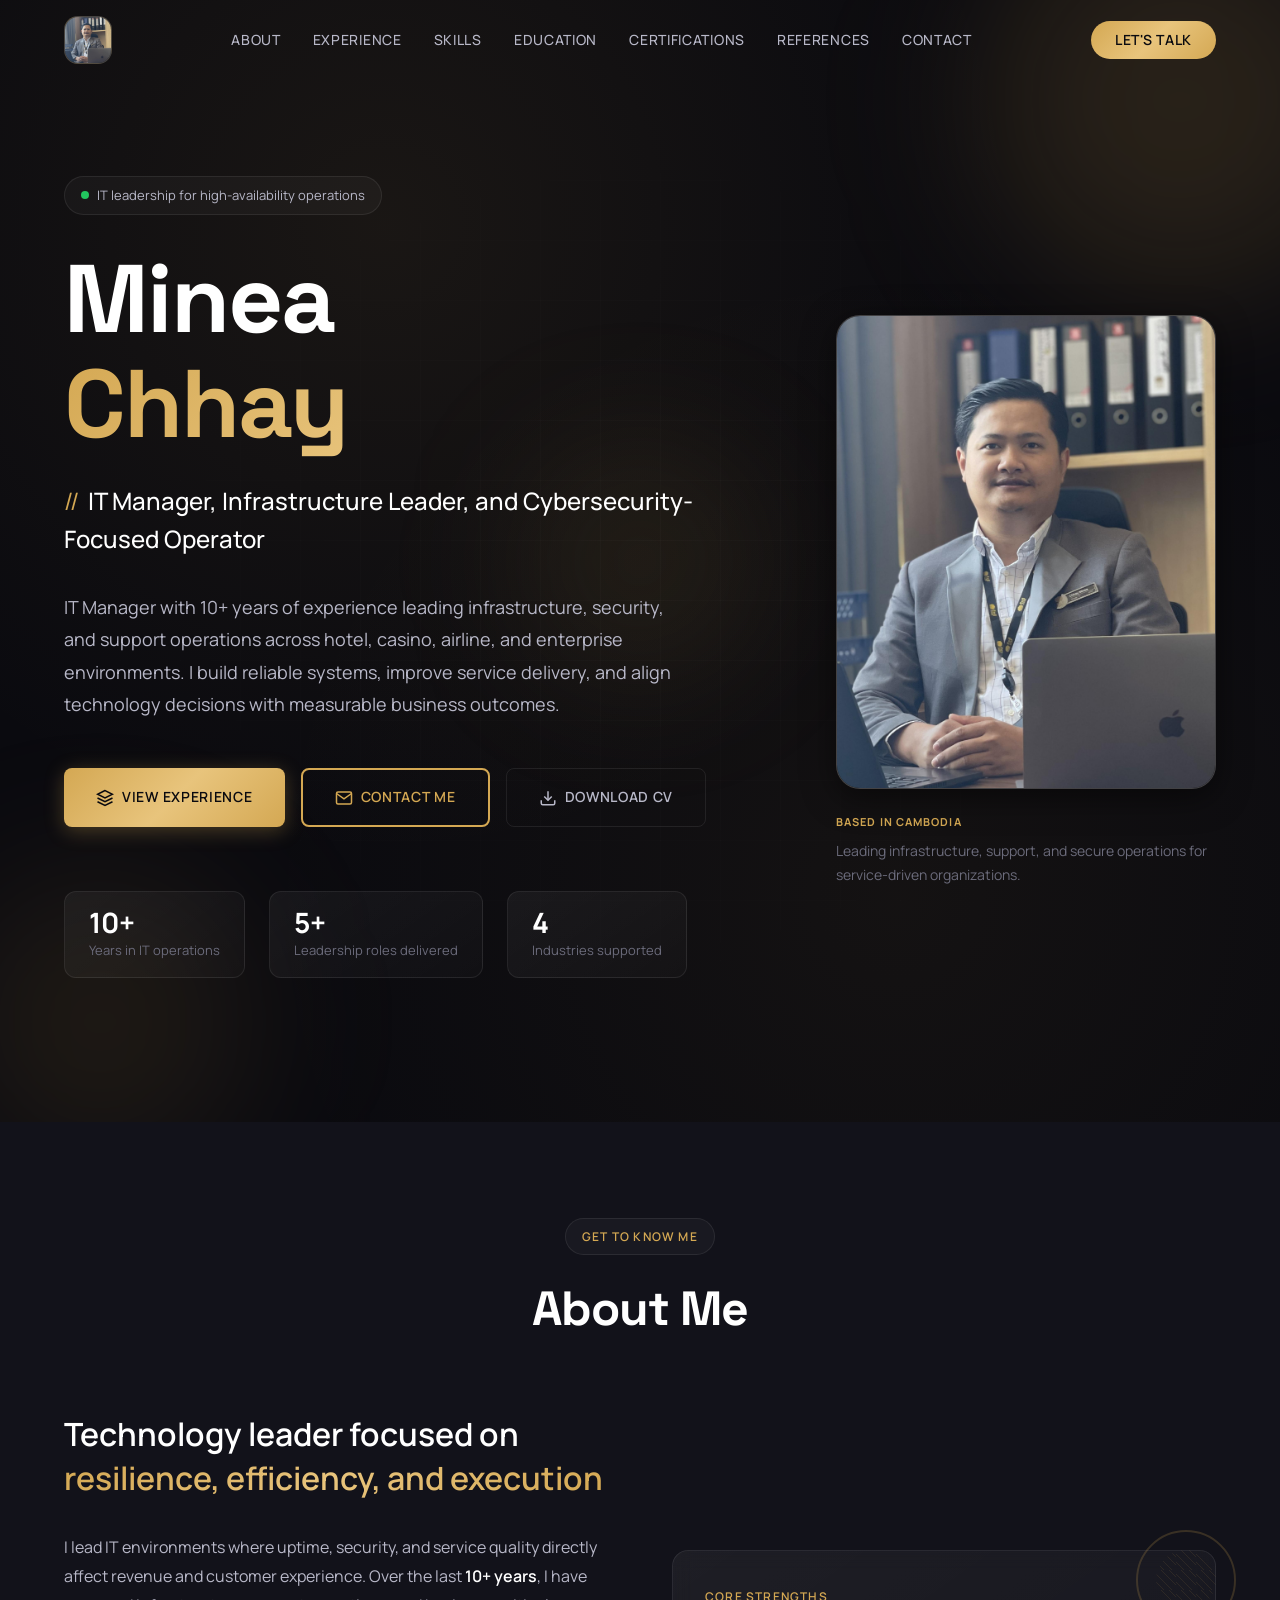
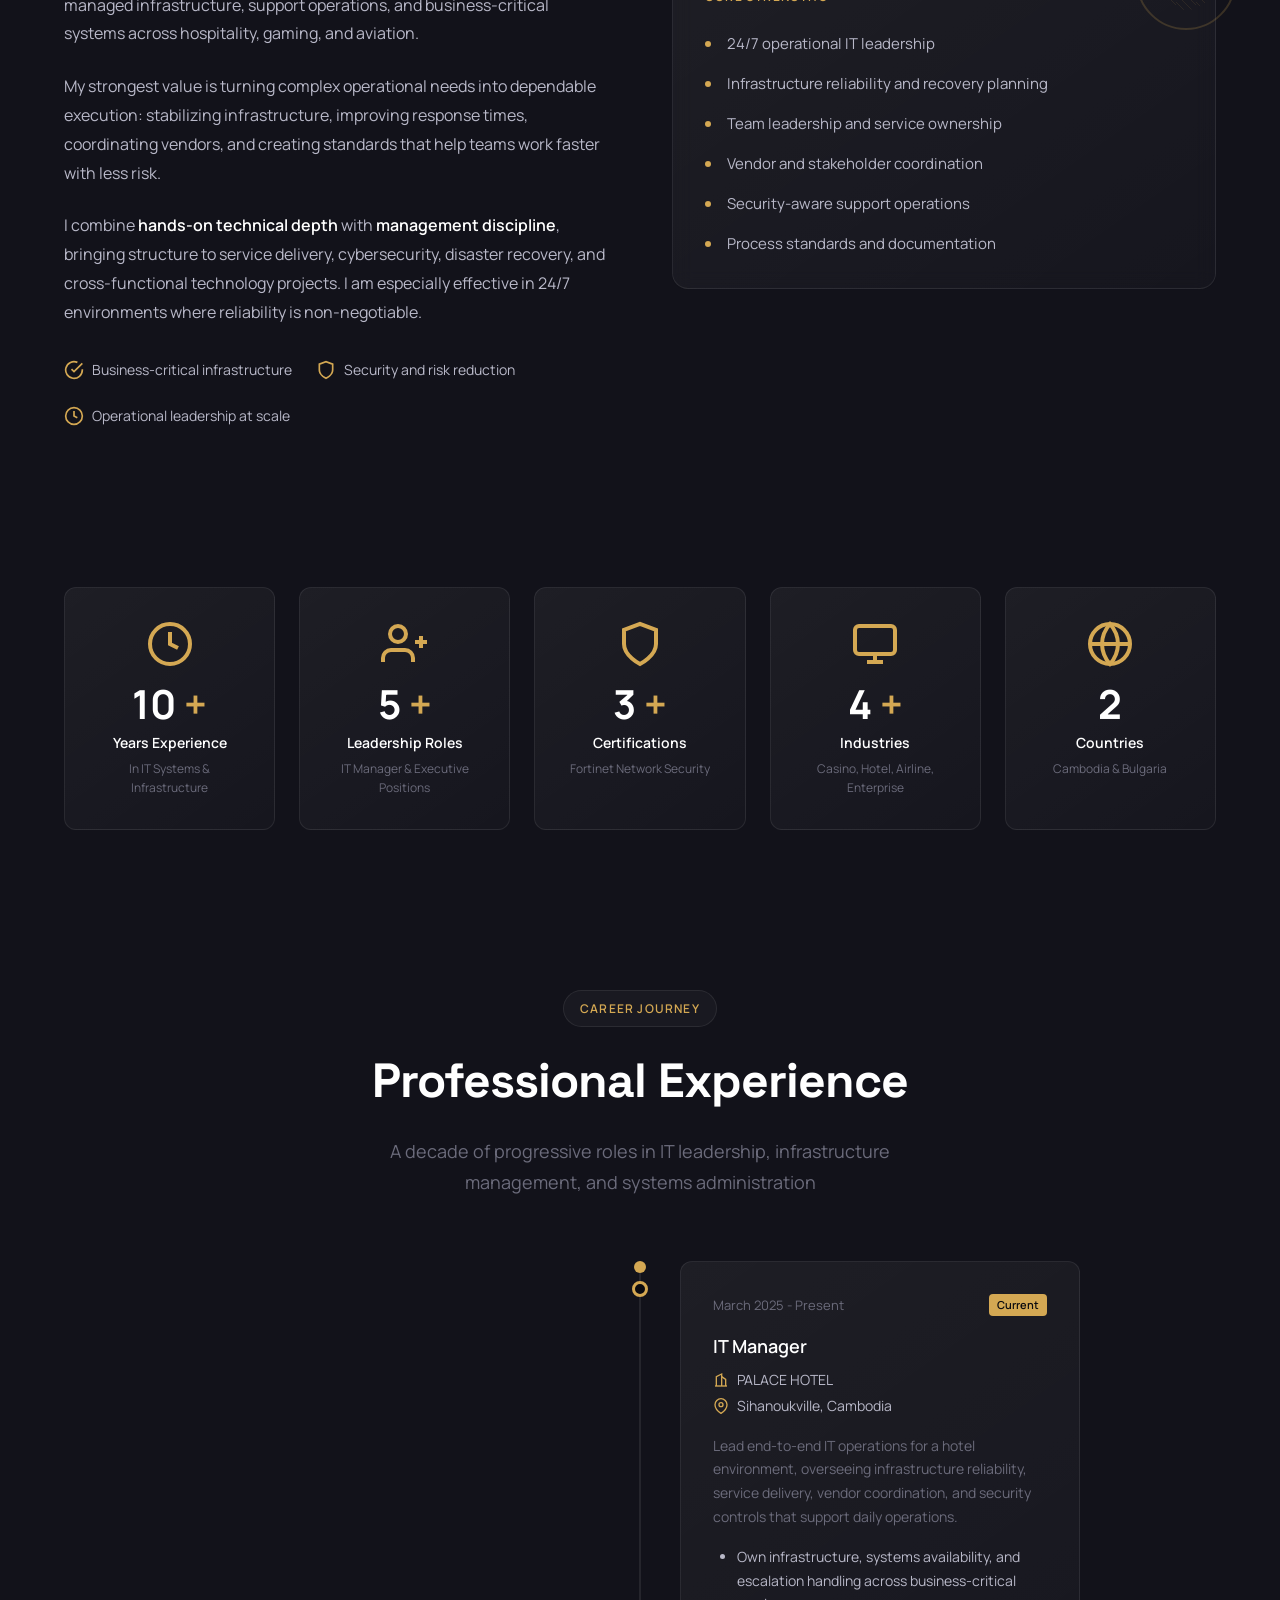
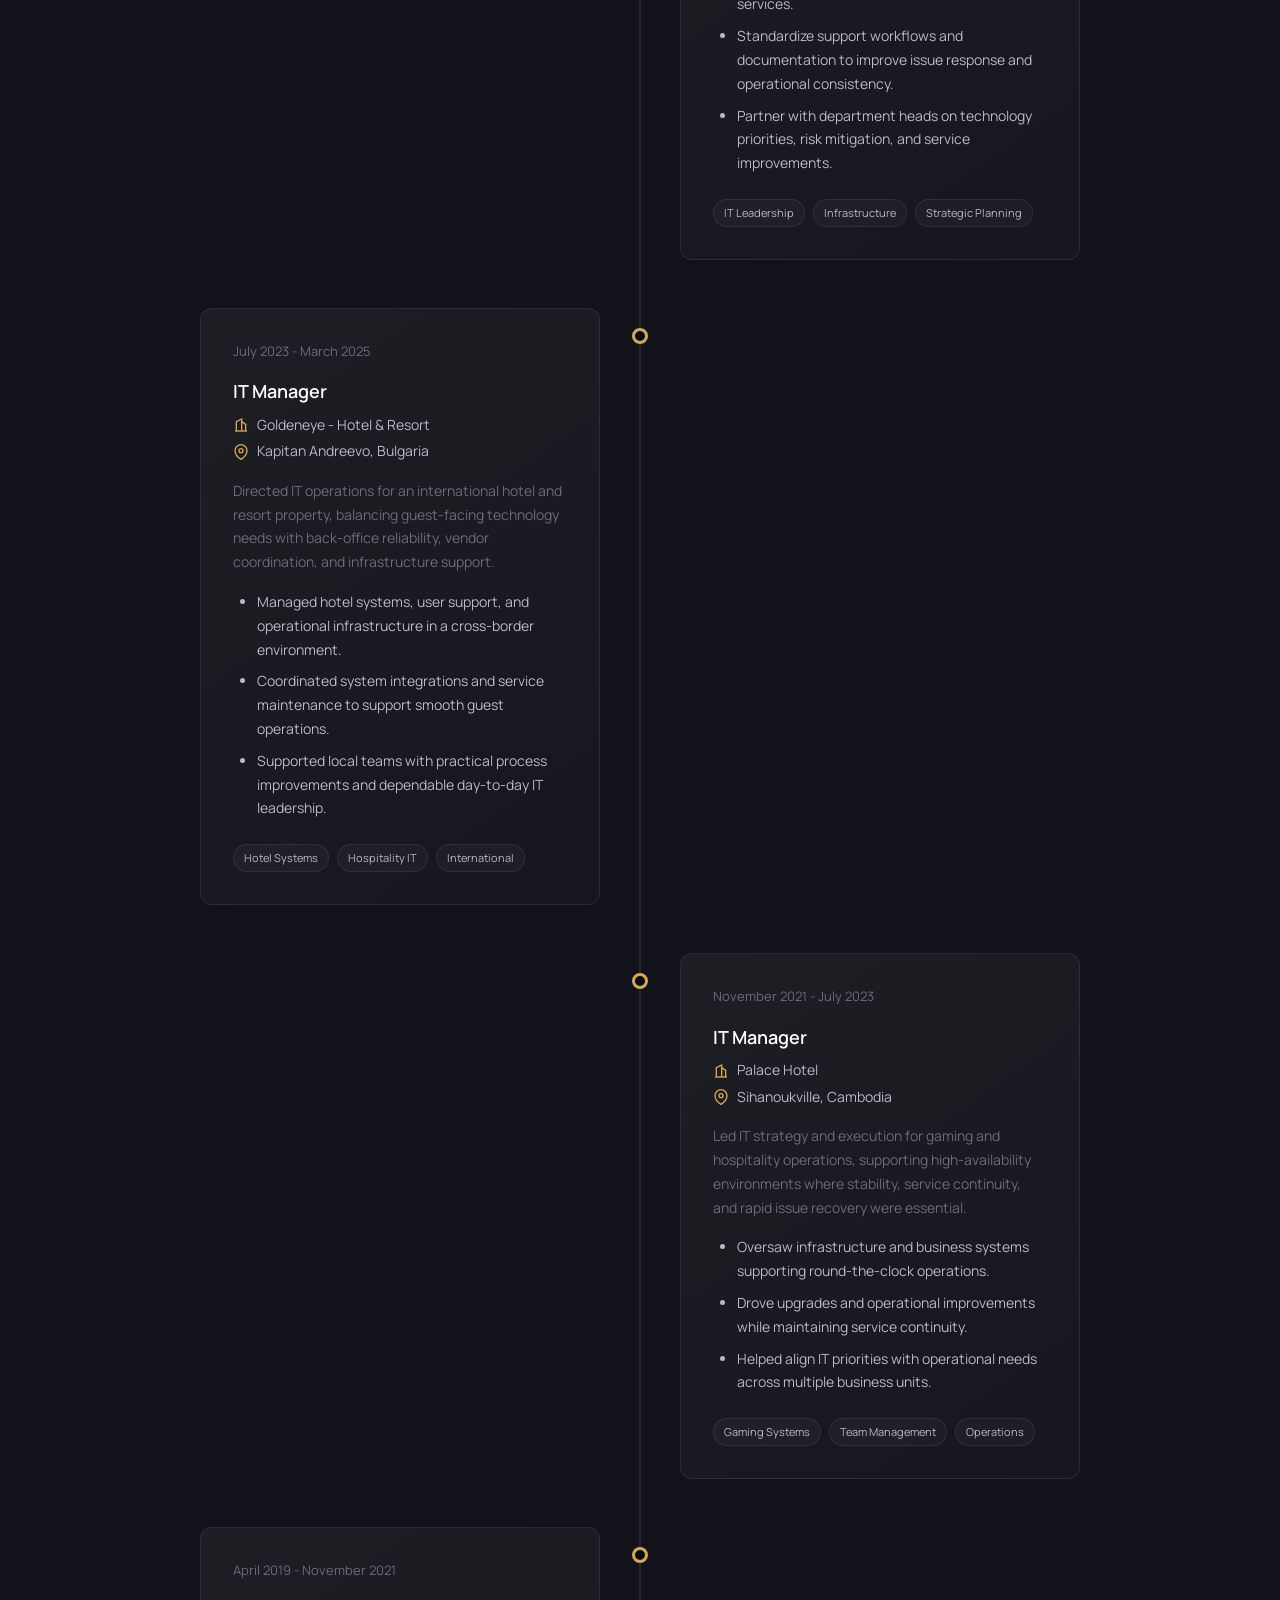
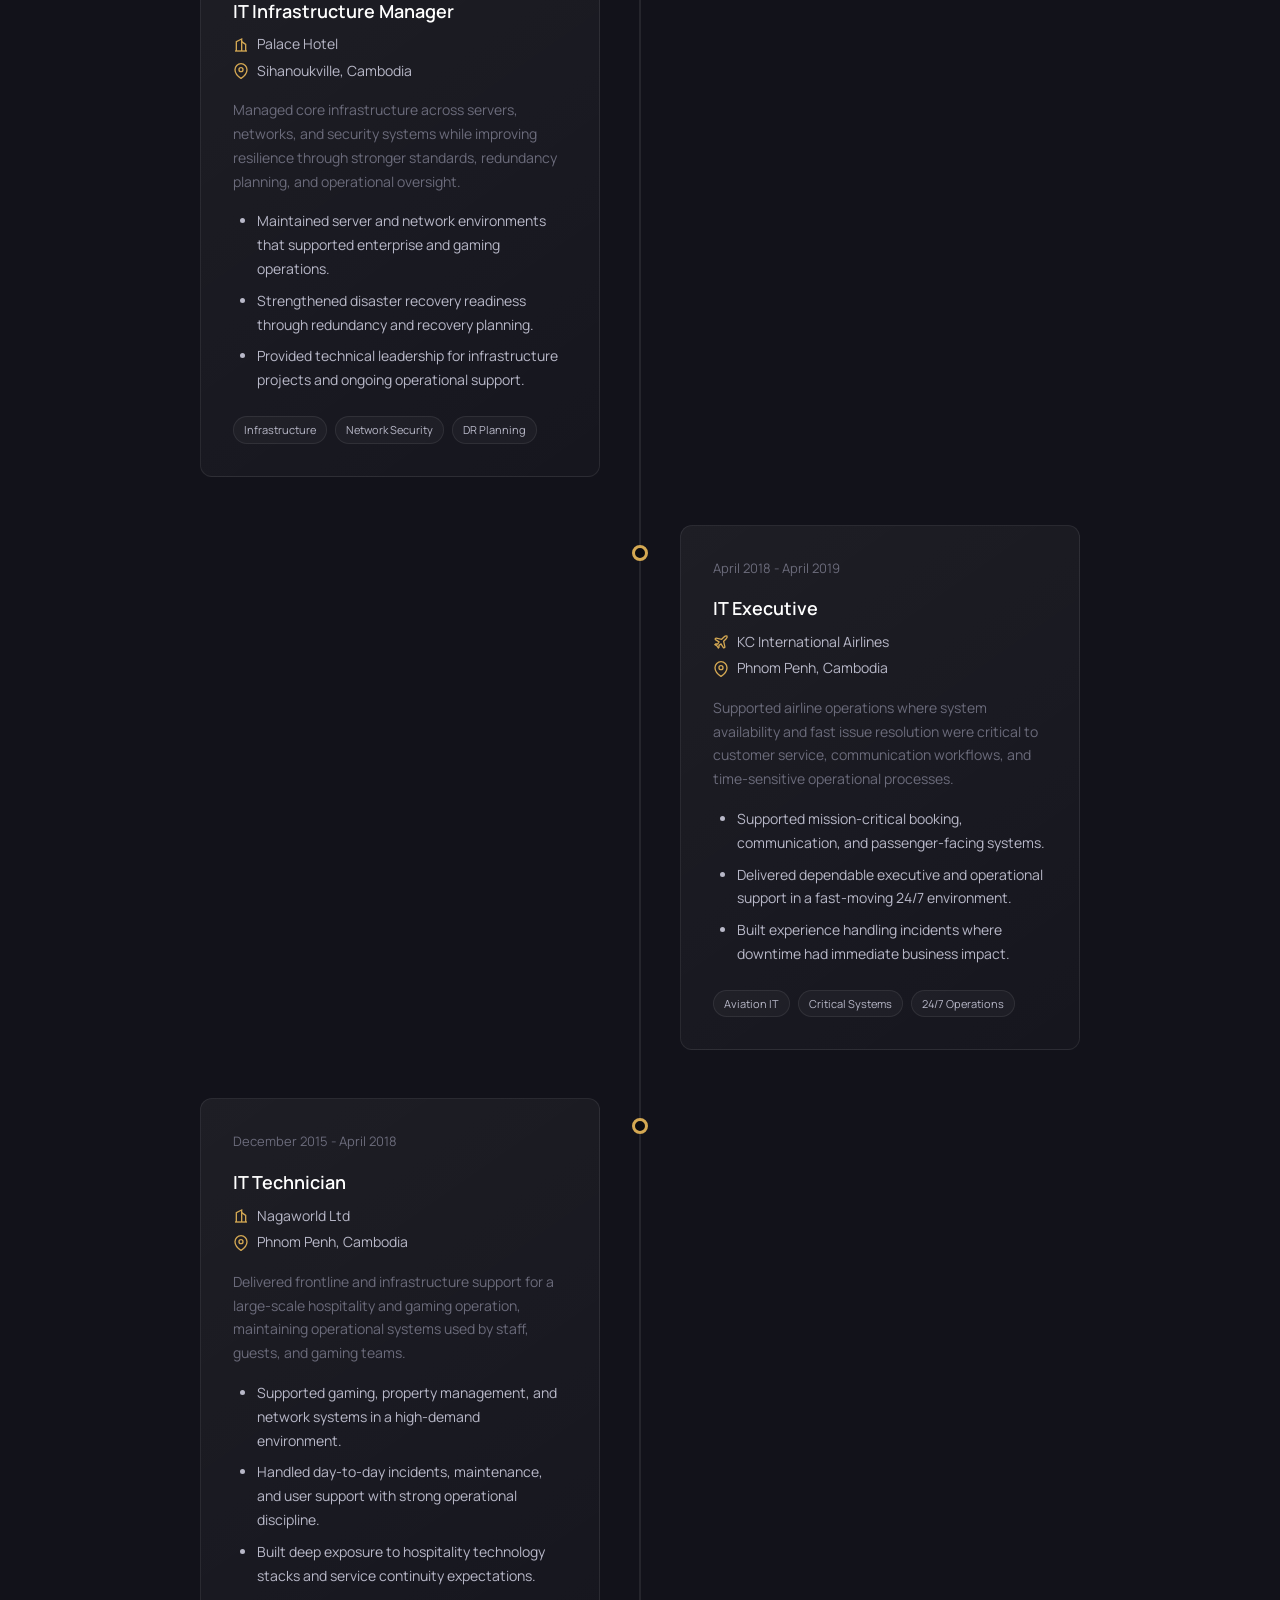
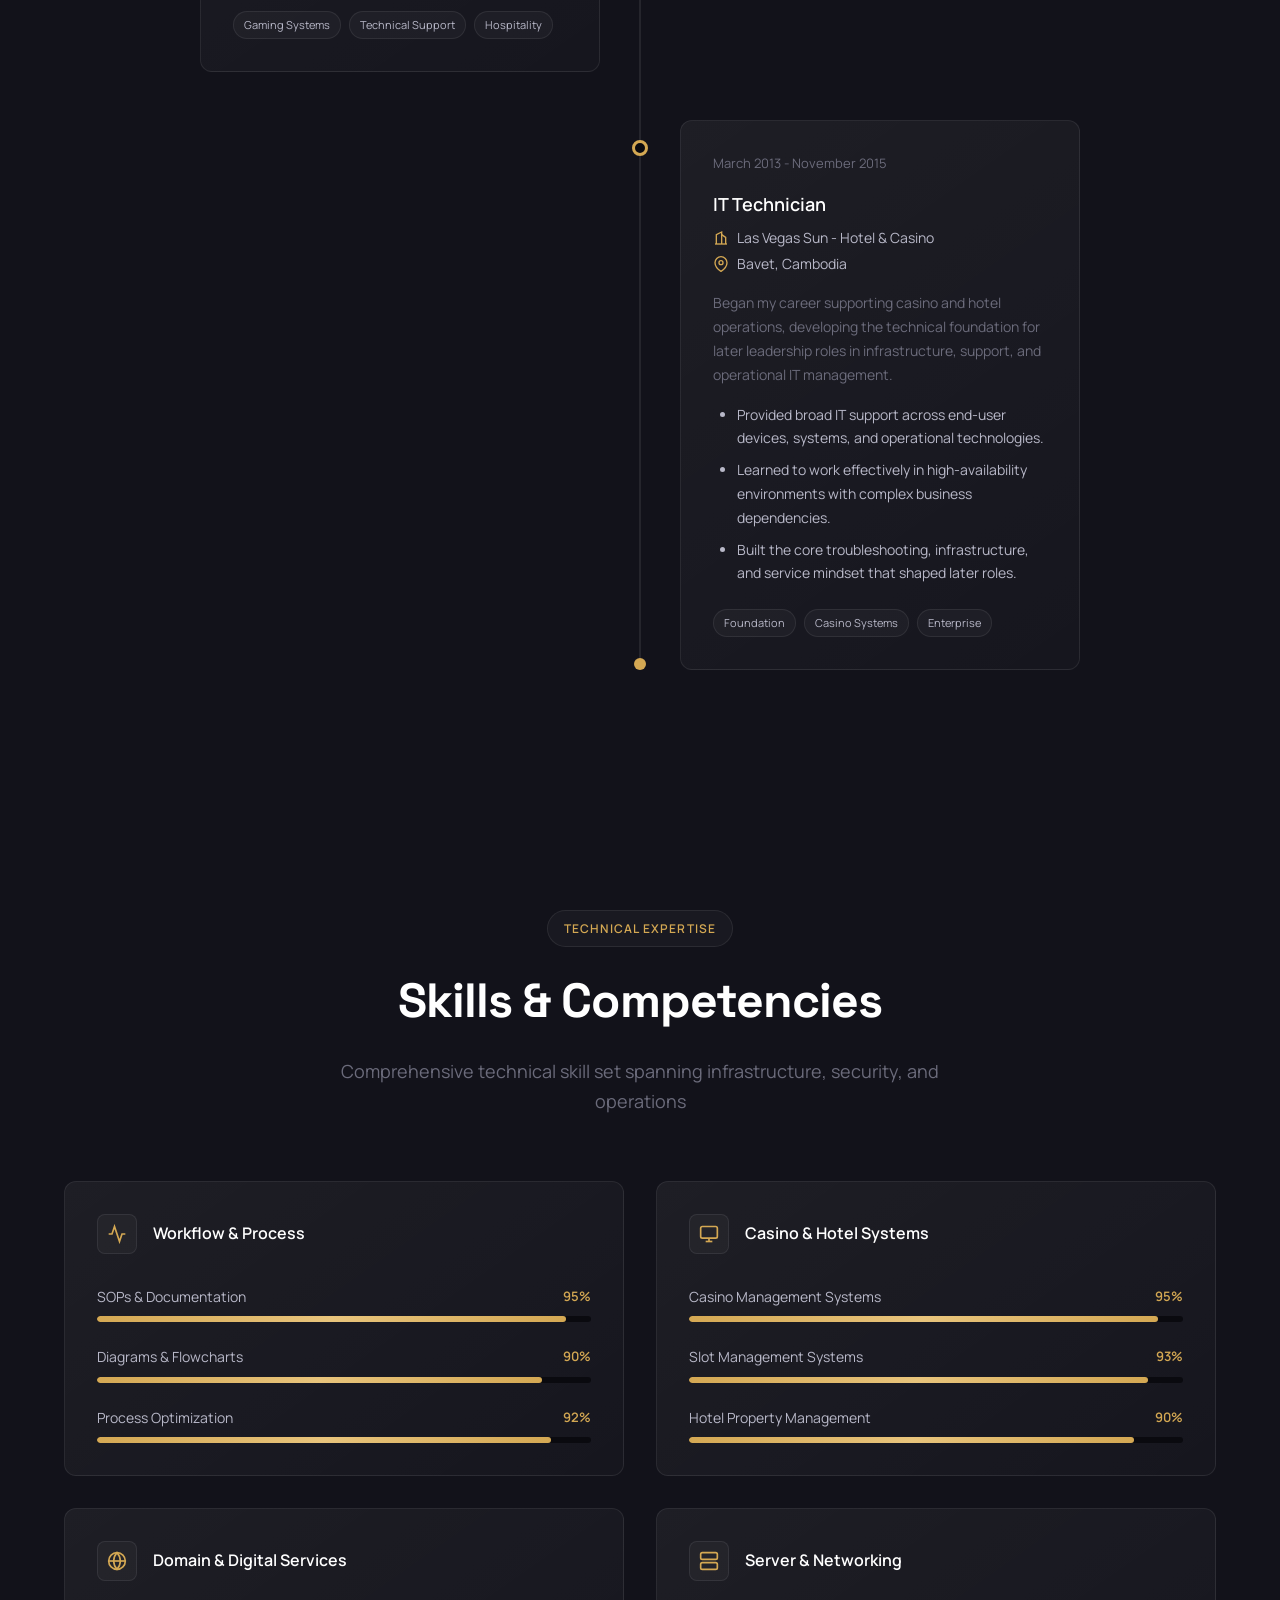
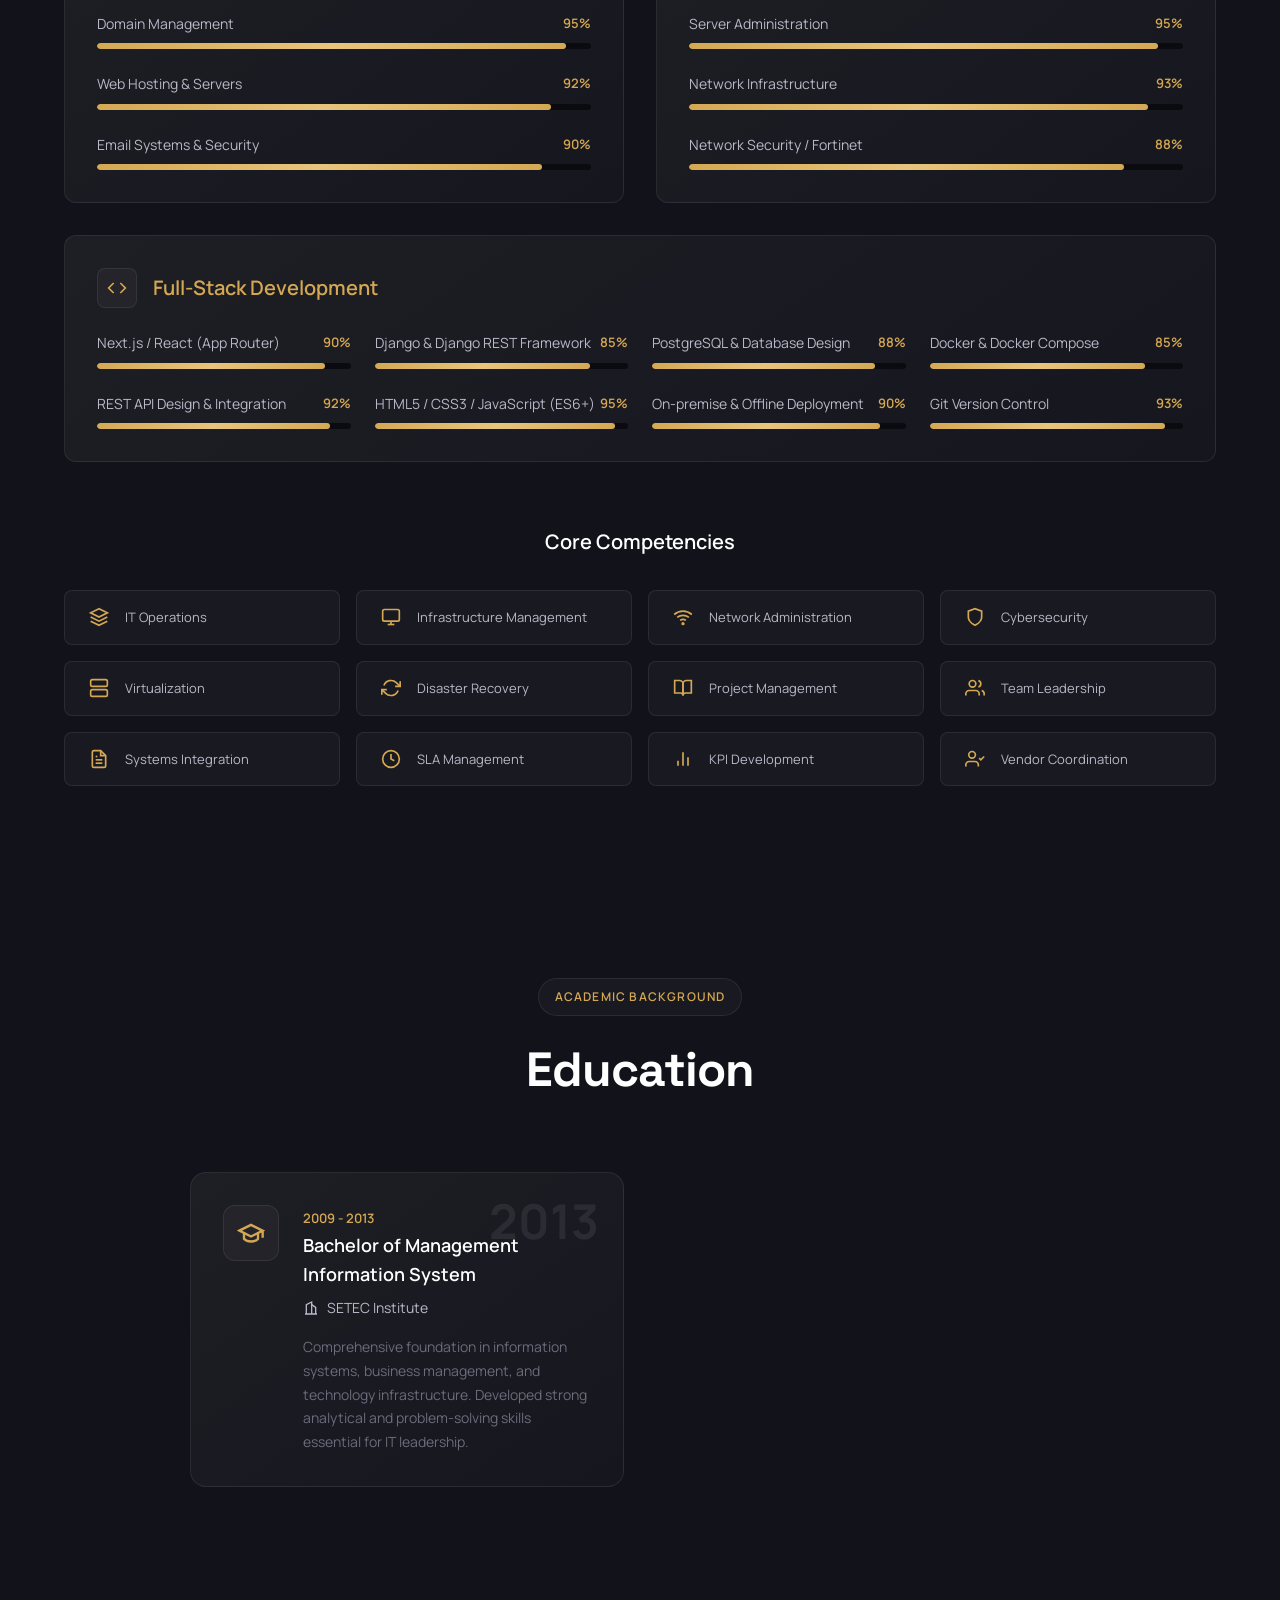
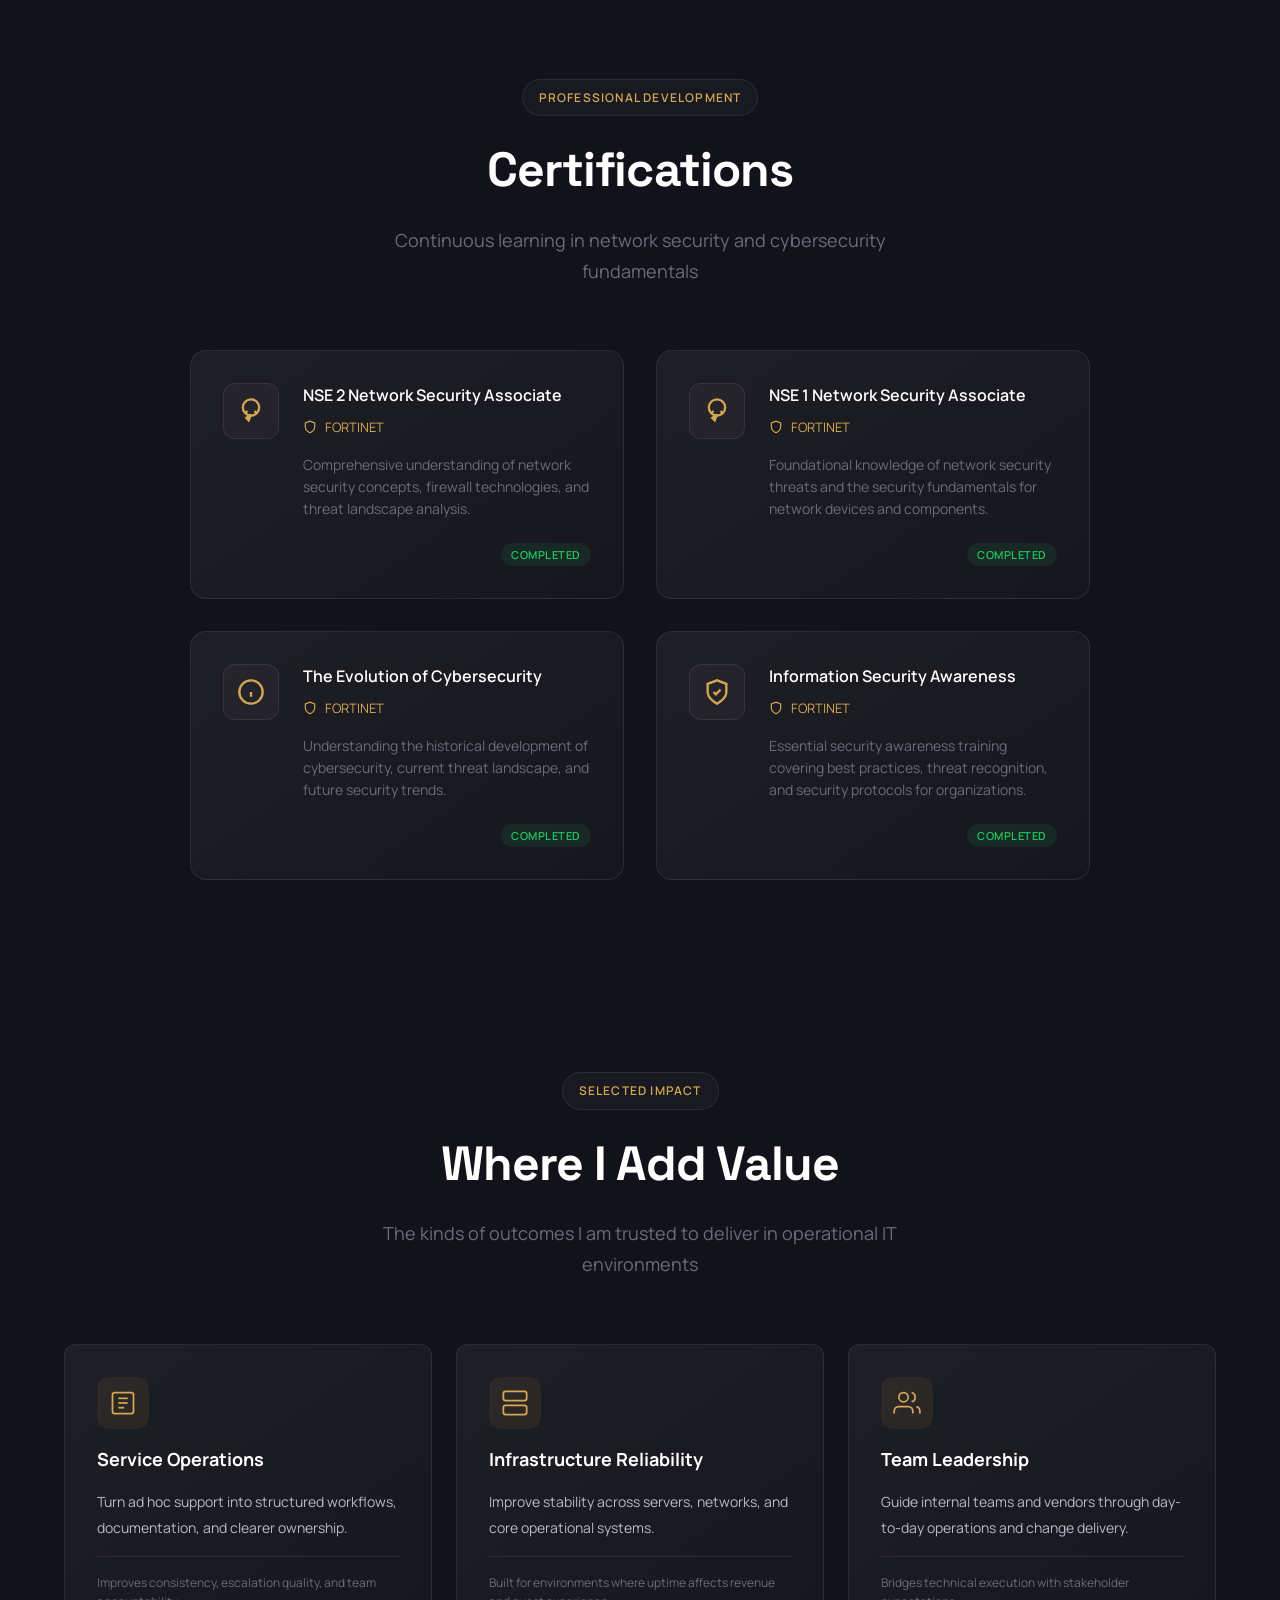
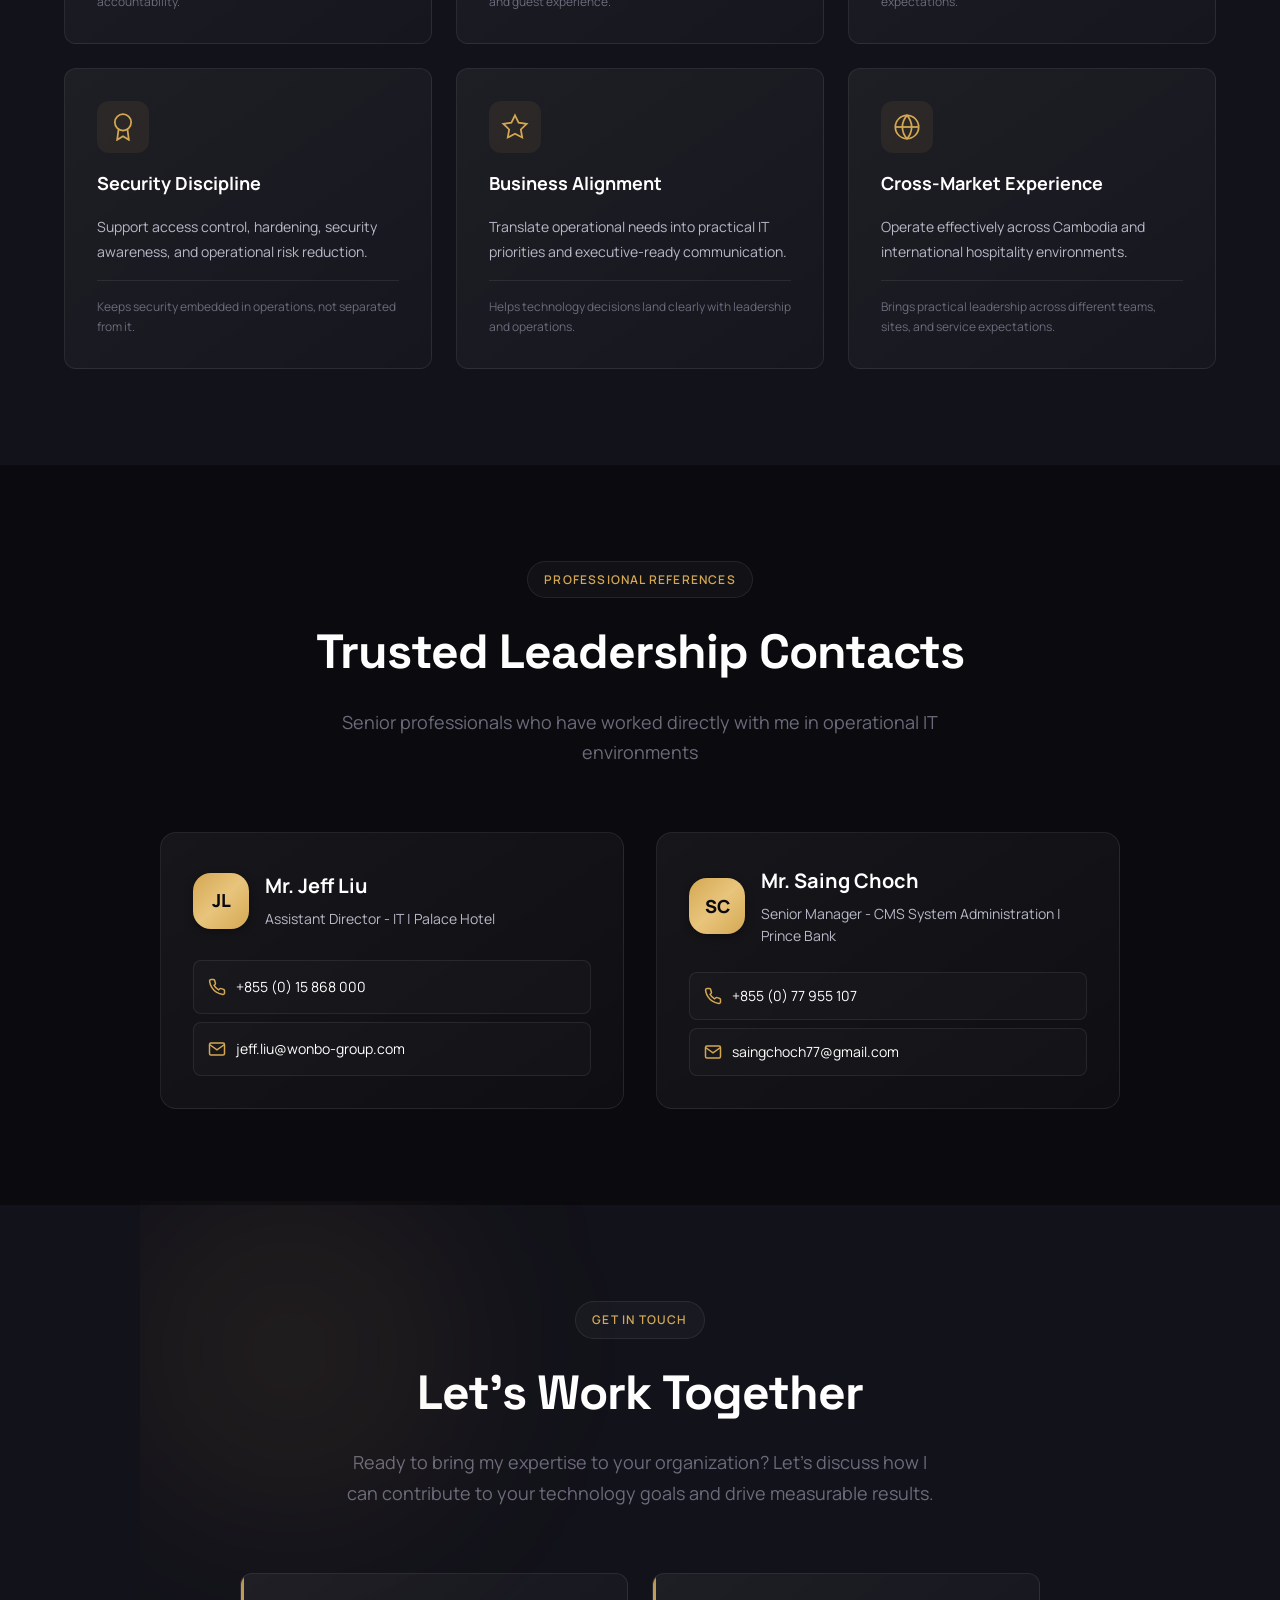
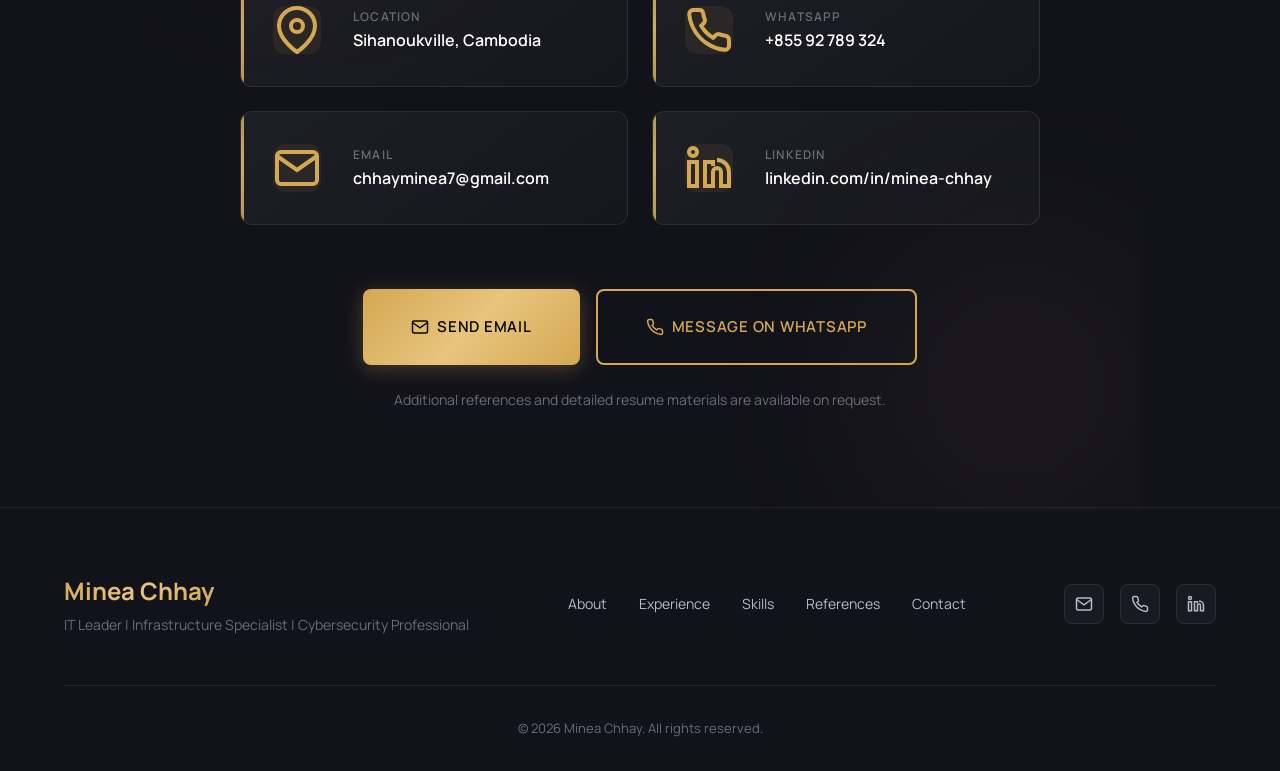
==== commit ba906560: "Palace Hotel" ====
--- a/index.html
+++ b/index.html
@@ -418,7 +418,7 @@
                                 <path d="M5 21V7l8-4v18"/>
                                 <path d="M19 21V11l-6-4"/>
                             </svg>
-                            <span>Jin Bei Group</span>
+                            <span>Palace Hotel</span>
                         </div>
                         <div class="timeline-location">
                             <svg viewBox="0 0 24 24" fill="none" stroke="currentColor" stroke-width="2">
@@ -460,7 +460,7 @@
                                 <path d="M5 21V7l8-4v18"/>
                                 <path d="M19 21V11l-6-4"/>
                             </svg>
-                            <span>Jin Bei Group</span>
+                            <span>Palace Hotel</span>
                         </div>
                         <div class="timeline-location">
                             <svg viewBox="0 0 24 24" fill="none" stroke="currentColor" stroke-width="2">
